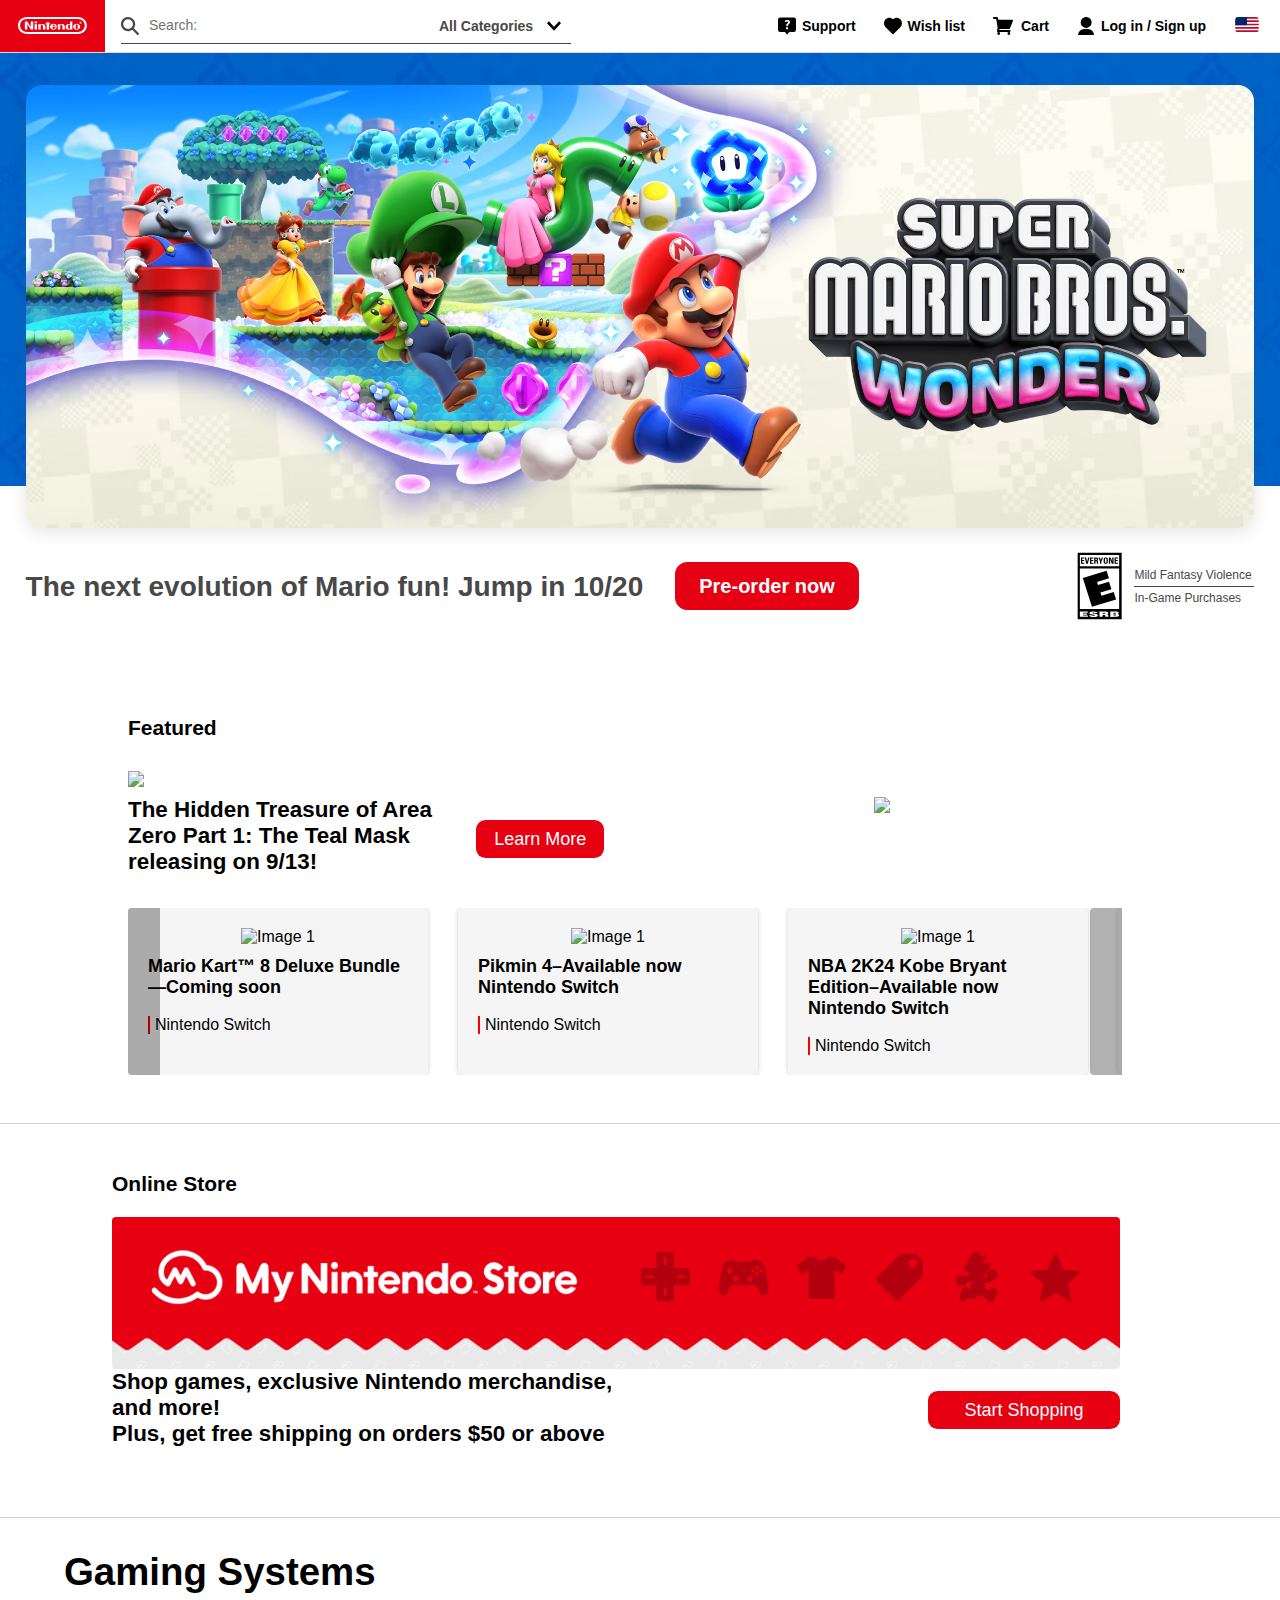
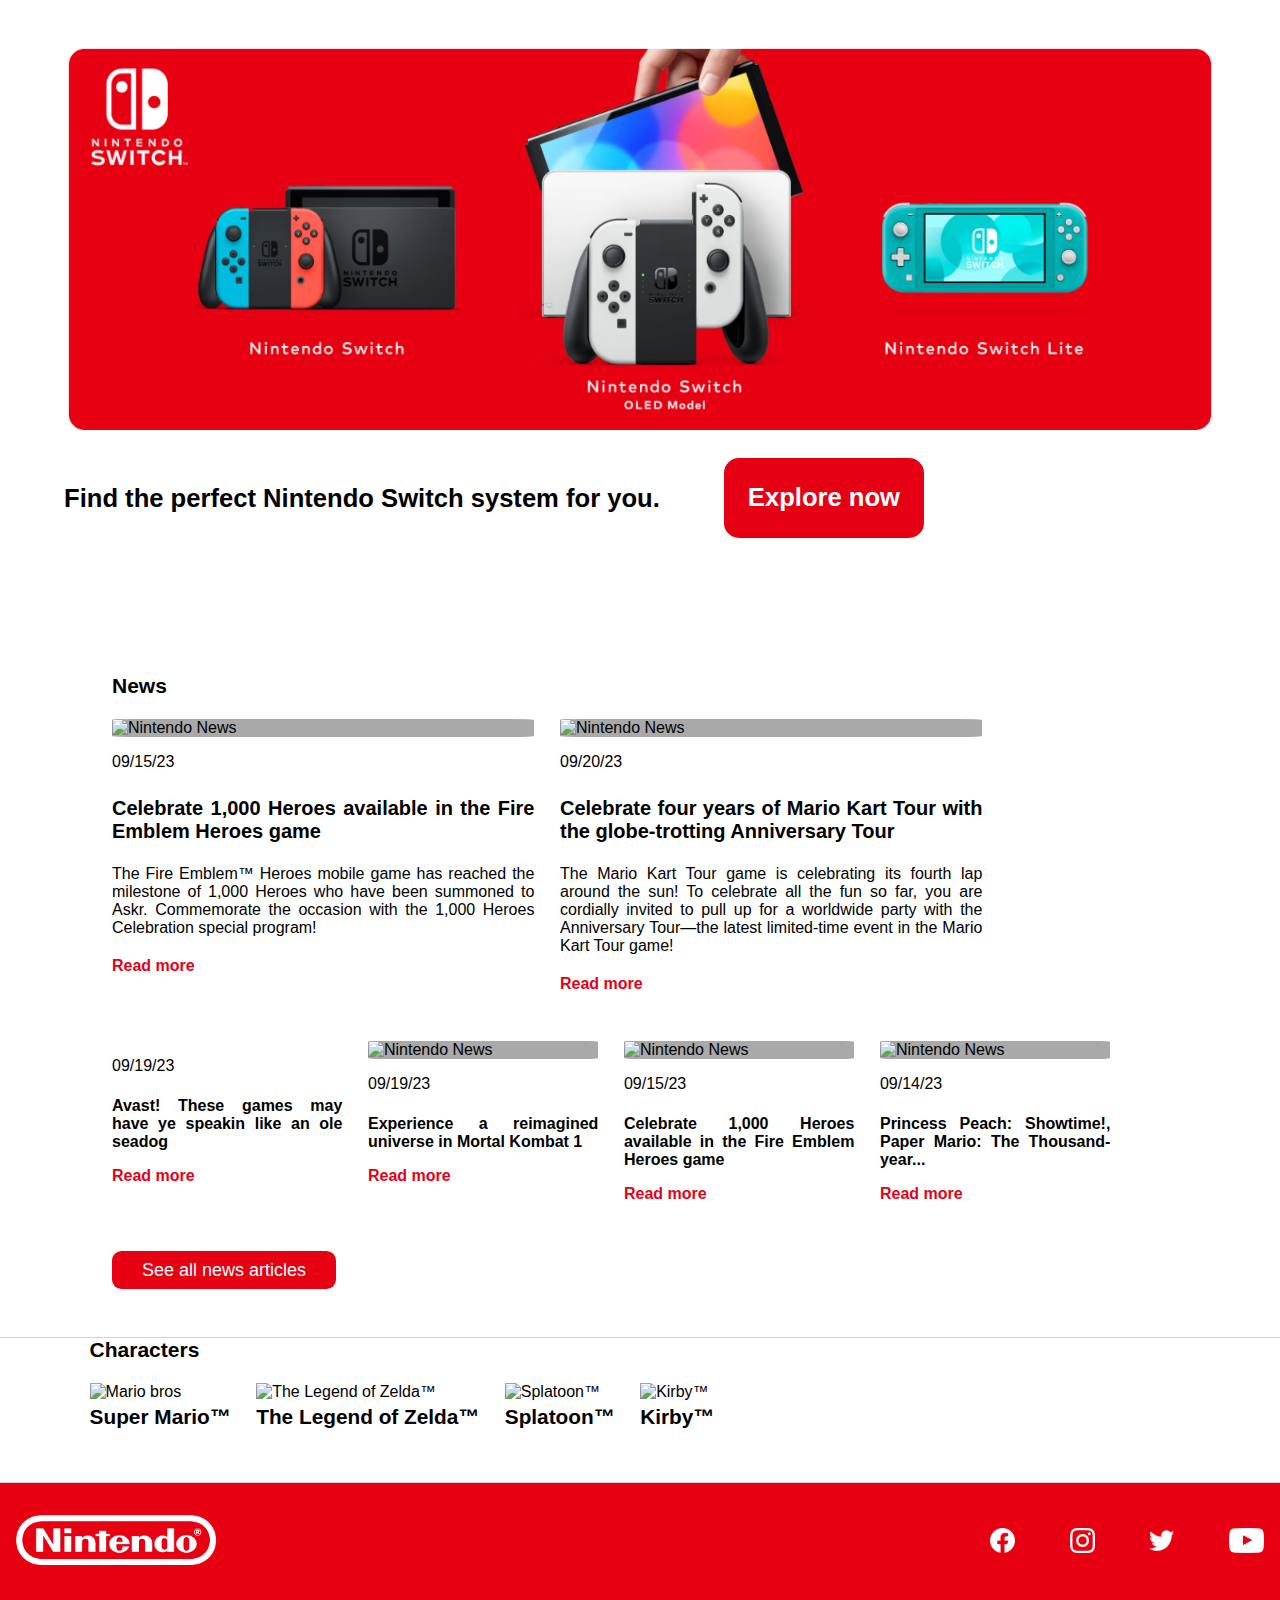
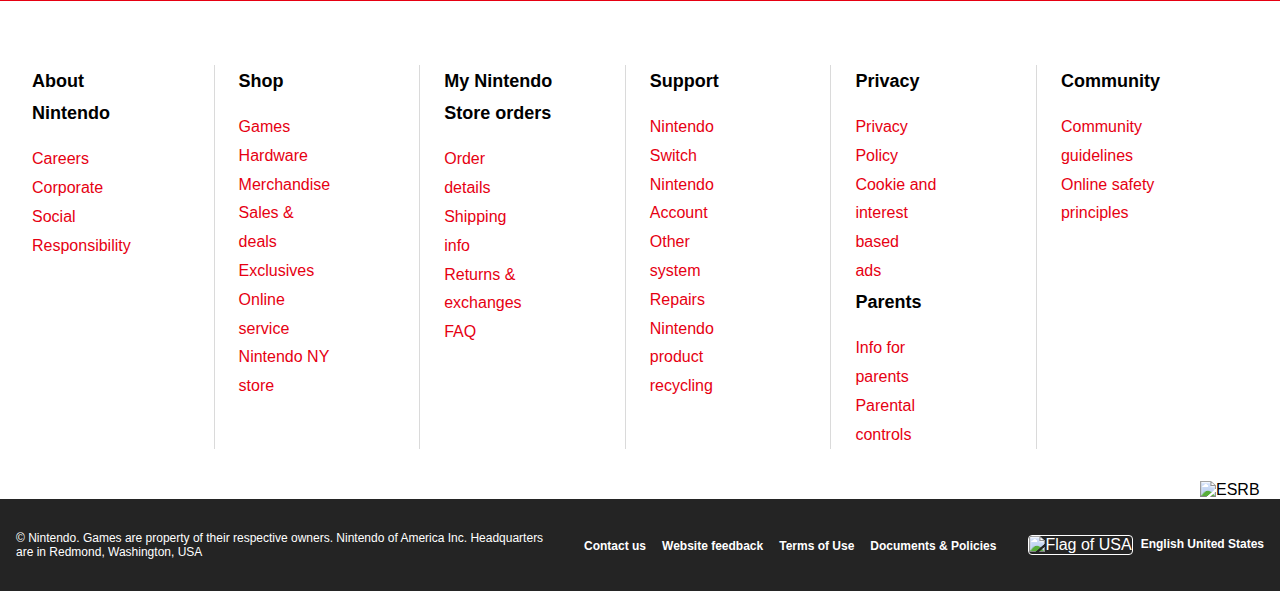
==== index.html @ ee4c6f43 "Changing button effect." ====
<!DOCTYPE html>
<html lang="en">
<head>
    <meta charset="UTF-8">
    <meta name="viewport" content="width=device-width, initial-scale=1.0">
    <link rel="stylesheet" href="styles/style-1.css">
    <link rel="stylesheet" href="styles/featured.css">
    <link rel="stylesheet" href="styles/navbar.css">
    <link rel="stylesheet" href="styles/mainbanner.css">
    <link rel="stylesheet" href="styles/alt-navbar.css">
    <link rel="stylesheet" href="styles/footer.css">
    <link rel="stylesheet" href="styles/socialmedia.css">
    <link rel="stylesheet" href="https://fonts.googleapis.com/css?family=Source-Code-Pro">
    <link rel="stylesheet" href="styles/news.css">
    <link rel="stylesheet" href="styles/bottomnav.css">
    <link rel="stylesheet" href="styles/characters.css">
    <link rel="stylesheet" href="styles/section5.css">
    <link rel="stylesheet" href="styles/online-store.css">
    <script src="https://kit.fontawesome.com/95a7ae64d9.js" crossorigin="anonymous"></script>
    <title>Nintendo</title>
</head>
<body>
    <div class="mobile-nav">
        <div class="mobile-logo">
            <svg viewBox="0 0 97 24" xmlns="http://www.w3.org/2000/svg" width="89" role="presentation" alt="" data-testid="NintendoRacetrackLogoIcon" size="89" color="currentColor"><path d="M17.945 14.157l-4.85-7.838H9.609V17.59h3.486V9.752l4.85 7.838h3.456V6.32h-3.486l.03 7.837zm27.554-4.04V8.993H43.68v-1.52h-3.395v1.52h-1.849v1.124h1.85v7.473h3.394v-7.473h1.82zM23.341 17.56h3.364v-7.474h-3.364v7.474zm0-8.932h3.395V6.319H23.34v2.309zm59.17.942c-2.728 0-4.941 1.883-4.941 4.192s2.213 4.193 4.94 4.193c2.729 0 4.942-1.884 4.942-4.193 0-2.309-2.213-4.192-4.941-4.192zm1.364 5.772c0 1.185-.698 1.67-1.364 1.67-.667 0-1.395-.485-1.395-1.67v-3.16c0-1.184.697-1.67 1.395-1.67.666 0 1.364.486 1.364 1.67v3.16zm-10.73-4.891c-.547-.304-1.123-.608-1.91-.669-2.426-.212-4.305 1.945-4.305 3.92 0 2.612 2 3.554 2.304 3.706 1.152.516 2.607.547 3.88-.274v.426h3.334V6.32h-3.334c.03 0 .03 2.4.03 4.13zm.03 3.342v1.336c0 1.155-.789 1.458-1.334 1.458-.546 0-1.334-.303-1.334-1.458v-2.673c0-1.155.788-1.458 1.334-1.458.515 0 1.333.303 1.333 1.458v1.337zM34.616 9.752c-1.122.03-2.031.516-2.698 1.124v-.79h-3.365v7.474h3.365v-4.922c0-.638.697-1.367 1.607-1.367.909 0 1.546.73 1.546 1.367v4.922h3.364v-4.071c0-2.947-2.546-3.798-3.82-3.737zm27.433 0a4.075 4.075 0 0 0-2.698 1.124v-.79h-3.365v7.474h3.365v-4.922c0-.638.697-1.367 1.606-1.367.91 0 1.546.73 1.546 1.367v4.922h3.365v-4.071c0-2.947-2.546-3.798-3.82-3.737zm-7.063 4.101c0-2.309-2.243-4.253-4.971-4.253-2.759 0-4.972 1.884-4.972 4.193 0 2.308 2.213 4.192 4.972 4.192 2.273 0 4.213-1.306 4.789-3.068H51.44v.455c0 1.367-.91 1.671-1.394 1.671-.515 0-1.425-.304-1.425-1.67v-1.55l6.366.03zm-6.123-2.643a1.391 1.391 0 0 1 1.182-.668c.455 0 .91.213 1.182.668.212.365.212.82.212 1.458H48.62c0-.637.03-1.063.243-1.458zm39.921-3.493c0-.365-.272-.547-.818-.547h-.758v1.914h.455v-.79h.242l.364.79h.515l-.424-.851c.273-.091.424-.273.424-.516zm-.879.273h-.242v-.547h.212c.273 0 .424.091.424.274 0 .212-.12.273-.394.273zm.03-1.58c-.94 0-1.727.79-1.727 1.732s.788 1.732 1.728 1.732 1.727-.79 1.727-1.732a1.73 1.73 0 0 0-1.727-1.732zm0 3.13a1.413 1.413 0 0 1-1.394-1.398c0-.76.637-1.398 1.395-1.398.757 0 1.394.638 1.394 1.398 0 .76-.637 1.397-1.394 1.397zM84.148 0H12.64C5.062-.03 0 5.438 0 11.97c0 6.53 5.062 11.939 12.67 11.939h71.508c7.608 0 12.67-5.408 12.67-11.94C96.818 5.44 91.726 0 84.148 0zm-.03 20.993H12.671c-6.033.03-9.7-4.041-9.7-9.023 0-4.983 3.698-8.993 9.7-9.023h71.446c6.002 0 9.7 4.04 9.7 9.023 0 4.982-3.668 9.023-9.7 9.023z" fill="currentColor"></path></svg>
        </div>
        <div class="mobile-flag">
            <a href="#">
                <picture class="mobile-flag-picture">
                    <source type="image/webp" srcset="assets/FlagUsaIconRegionSelect.webp">
                    <img class="mobile-flag-image" src="assets/FlagUsaIconRegionSelect.png" alt="Flag of USA" loading="lazy">
                </picture>
            </a>
        </div>
    </div>
    <nav class="nav-container">
        <header class="navbar">
            <div class="navbar-top"> <!-- empieza div 1 de header -->
                <a href="#" class="logo-container">
                    <span class="navbar-top-logo">Nintendo</span>
                    <div class="svg-container-one">
                        <svg viewBox="0 0 97 24" xmlns="http://www.w3.org/2000/svg" width="69" role="presentation" alt="" data-testid="NintendoRacetrackLogoIcon" size="69" color="currentColor"><path d="M17.945 14.157l-4.85-7.838H9.609V17.59h3.486V9.752l4.85 7.838h3.456V6.32h-3.486l.03 7.837zm27.554-4.04V8.993H43.68v-1.52h-3.395v1.52h-1.849v1.124h1.85v7.473h3.394v-7.473h1.82zM23.341 17.56h3.364v-7.474h-3.364v7.474zm0-8.932h3.395V6.319H23.34v2.309zm59.17.942c-2.728 0-4.941 1.883-4.941 4.192s2.213 4.193 4.94 4.193c2.729 0 4.942-1.884 4.942-4.193 0-2.309-2.213-4.192-4.941-4.192zm1.364 5.772c0 1.185-.698 1.67-1.364 1.67-.667 0-1.395-.485-1.395-1.67v-3.16c0-1.184.697-1.67 1.395-1.67.666 0 1.364.486 1.364 1.67v3.16zm-10.73-4.891c-.547-.304-1.123-.608-1.91-.669-2.426-.212-4.305 1.945-4.305 3.92 0 2.612 2 3.554 2.304 3.706 1.152.516 2.607.547 3.88-.274v.426h3.334V6.32h-3.334c.03 0 .03 2.4.03 4.13zm.03 3.342v1.336c0 1.155-.789 1.458-1.334 1.458-.546 0-1.334-.303-1.334-1.458v-2.673c0-1.155.788-1.458 1.334-1.458.515 0 1.333.303 1.333 1.458v1.337zM34.616 9.752c-1.122.03-2.031.516-2.698 1.124v-.79h-3.365v7.474h3.365v-4.922c0-.638.697-1.367 1.607-1.367.909 0 1.546.73 1.546 1.367v4.922h3.364v-4.071c0-2.947-2.546-3.798-3.82-3.737zm27.433 0a4.075 4.075 0 0 0-2.698 1.124v-.79h-3.365v7.474h3.365v-4.922c0-.638.697-1.367 1.606-1.367.91 0 1.546.73 1.546 1.367v4.922h3.365v-4.071c0-2.947-2.546-3.798-3.82-3.737zm-7.063 4.101c0-2.309-2.243-4.253-4.971-4.253-2.759 0-4.972 1.884-4.972 4.193 0 2.308 2.213 4.192 4.972 4.192 2.273 0 4.213-1.306 4.789-3.068H51.44v.455c0 1.367-.91 1.671-1.394 1.671-.515 0-1.425-.304-1.425-1.67v-1.55l6.366.03zm-6.123-2.643a1.391 1.391 0 0 1 1.182-.668c.455 0 .91.213 1.182.668.212.365.212.82.212 1.458H48.62c0-.637.03-1.063.243-1.458zm39.921-3.493c0-.365-.272-.547-.818-.547h-.758v1.914h.455v-.79h.242l.364.79h.515l-.424-.851c.273-.091.424-.273.424-.516zm-.879.273h-.242v-.547h.212c.273 0 .424.091.424.274 0 .212-.12.273-.394.273zm.03-1.58c-.94 0-1.727.79-1.727 1.732s.788 1.732 1.728 1.732 1.727-.79 1.727-1.732a1.73 1.73 0 0 0-1.727-1.732zm0 3.13a1.413 1.413 0 0 1-1.394-1.398c0-.76.637-1.398 1.395-1.398.757 0 1.394.638 1.394 1.398 0 .76-.637 1.397-1.394 1.397zM84.148 0H12.64C5.062-.03 0 5.438 0 11.97c0 6.53 5.062 11.939 12.67 11.939h71.508c7.608 0 12.67-5.408 12.67-11.94C96.818 5.44 91.726 0 84.148 0zm-.03 20.993H12.671c-6.033.03-9.7-4.041-9.7-9.023 0-4.983 3.698-8.993 9.7-9.023h71.446c6.002 0 9.7 4.04 9.7 9.023 0 4.982-3.668 9.023-9.7 9.023z" fill="currentColor"></path></svg>
                    </div>
                </a>
                <div class="navbar-top-form-container">
                    <form class="navbar-top-form-container" method="get" autocomplete="off" data-testid="form">
                        <span class="navbar-top-form-button-container">
                            <button class="button-svg">
                                <svg data-name="Magnifying glass" xmlns="http://www.w3.org/2000/svg" viewBox="0 0 32 32" class="button-svg-svg" width="18" role="presentation" alt="" data-testid="MagnifyingGlassIcon" size="18" color="currentColor"><path d="M31.564 28.745l-8.73-8.73a12.66 12.66 0 1 0-2.804 2.834l8.715 8.715a1.5 1.5 0 0 0 2.114 0l.705-.705a1.5 1.5 0 0 0 0-2.114zm-18.966-7.433A8.611 8.611 0 1 1 21.21 12.7a8.62 8.62 0 0 1-8.612 8.612z" fill="currentColor"></path></svg>
                                <span>Search:</span>
                            </button>
                        </span>
                        <div class="search-container search-container-style">
                            <span id="react-select-live-region" class="empty"></span>
                            <span aria-live="polite" aria-atomic="false" aria-relevant="additions text" class="empty"></span>
                            <div class="categories-arrow categories-arrow-style">
                                <div class="categories-column categories-column-style">
                                    <div class="categories-text categories-text-style">All Categories</div>
                                    <input id="react-select-input" tabindex="0" inputmode="none" value="" aria-autocomplete="list" aria-expanded="false" aria-haspopup="true" aria-label="All categories" role="combobox" aria-readonly="true" class="all-categories-arrow-input">
                                </div>
                                <div class="arrow">
                                    <svg xmlns="http://www.w3.org/2000/svg" viewBox="0 0 32 32" class="" width="14" role="presentation" alt="" data-testid="ChevronDownIcon" size="14" color="currentColor"><path fill-rule="evenodd" clip-rule="evenodd" fill="currentColor" d="M27.7 5.3L32 9.8 16 26.7 0 9.8l4.3-4.5L16 17.7z"></path></svg>
                                </div>
                            </div>
                        </div>
                    </form>
                </div>
                <div class="invisible">
                    <div class="invisible-inside-one" role="dialog" aria-modal="true" >
                        <div class="invisible-inside-inside-one">
                            <div class="one-div-svg">
                                <svg viewBox="0 0 97 24" xmlns="http://www.w3.org/2000/svg" width="69" role="presentation" alt="" data-testid="NintendoRacetrackLogoIcon" size="69" color="currentColor"><path d="M17.945 14.157l-4.85-7.838H9.609V17.59h3.486V9.752l4.85 7.838h3.456V6.32h-3.486l.03 7.837zm27.554-4.04V8.993H43.68v-1.52h-3.395v1.52h-1.849v1.124h1.85v7.473h3.394v-7.473h1.82zM23.341 17.56h3.364v-7.474h-3.364v7.474zm0-8.932h3.395V6.319H23.34v2.309zm59.17.942c-2.728 0-4.941 1.883-4.941 4.192s2.213 4.193 4.94 4.193c2.729 0 4.942-1.884 4.942-4.193 0-2.309-2.213-4.192-4.941-4.192zm1.364 5.772c0 1.185-.698 1.67-1.364 1.67-.667 0-1.395-.485-1.395-1.67v-3.16c0-1.184.697-1.67 1.395-1.67.666 0 1.364.486 1.364 1.67v3.16zm-10.73-4.891c-.547-.304-1.123-.608-1.91-.669-2.426-.212-4.305 1.945-4.305 3.92 0 2.612 2 3.554 2.304 3.706 1.152.516 2.607.547 3.88-.274v.426h3.334V6.32h-3.334c.03 0 .03 2.4.03 4.13zm.03 3.342v1.336c0 1.155-.789 1.458-1.334 1.458-.546 0-1.334-.303-1.334-1.458v-2.673c0-1.155.788-1.458 1.334-1.458.515 0 1.333.303 1.333 1.458v1.337zM34.616 9.752c-1.122.03-2.031.516-2.698 1.124v-.79h-3.365v7.474h3.365v-4.922c0-.638.697-1.367 1.607-1.367.909 0 1.546.73 1.546 1.367v4.922h3.364v-4.071c0-2.947-2.546-3.798-3.82-3.737zm27.433 0a4.075 4.075 0 0 0-2.698 1.124v-.79h-3.365v7.474h3.365v-4.922c0-.638.697-1.367 1.606-1.367.91 0 1.546.73 1.546 1.367v4.922h3.365v-4.071c0-2.947-2.546-3.798-3.82-3.737zm-7.063 4.101c0-2.309-2.243-4.253-4.971-4.253-2.759 0-4.972 1.884-4.972 4.193 0 2.308 2.213 4.192 4.972 4.192 2.273 0 4.213-1.306 4.789-3.068H51.44v.455c0 1.367-.91 1.671-1.394 1.671-.515 0-1.425-.304-1.425-1.67v-1.55l6.366.03zm-6.123-2.643a1.391 1.391 0 0 1 1.182-.668c.455 0 .91.213 1.182.668.212.365.212.82.212 1.458H48.62c0-.637.03-1.063.243-1.458zm39.921-3.493c0-.365-.272-.547-.818-.547h-.758v1.914h.455v-.79h.242l.364.79h.515l-.424-.851c.273-.091.424-.273.424-.516zm-.879.273h-.242v-.547h.212c.273 0 .424.091.424.274 0 .212-.12.273-.394.273zm.03-1.58c-.94 0-1.727.79-1.727 1.732s.788 1.732 1.728 1.732 1.727-.79 1.727-1.732a1.73 1.73 0 0 0-1.727-1.732zm0 3.13a1.413 1.413 0 0 1-1.394-1.398c0-.76.637-1.398 1.395-1.398.757 0 1.394.638 1.394 1.398 0 .76-.637 1.397-1.394 1.397zM84.148 0H12.64C5.062-.03 0 5.438 0 11.97c0 6.53 5.062 11.939 12.67 11.939h71.508c7.608 0 12.67-5.408 12.67-11.94C96.818 5.44 91.726 0 84.148 0zm-.03 20.993H12.671c-6.033.03-9.7-4.041-9.7-9.023 0-4.983 3.698-8.993 9.7-9.023h71.446c6.002 0 9.7 4.04 9.7 9.023 0 4.982-3.668 9.023-9.7 9.023z" fill="currentColor"></path></svg>
                            </div>
                            <form class="invisible-form-one invisible-form-two" action="/search" method="get" autocomplete="off" data-testid="form">
                                <div class="inside-form-container">
                                    <svg data-name="Magnifying glass" xmlns="http://www.w3.org/2000/svg" viewBox="0 0 32 32" class="magnify-svg" width="18" role="presentation" alt="" data-testid="MagnifyingGlassIcon" size="18" color="currentColor"><path d="M31.564 28.745l-8.73-8.73a12.66 12.66 0 1 0-2.804 2.834l8.715 8.715a1.5 1.5 0 0 0 2.114 0l.705-.705a1.5 1.5 0 0 0 0-2.114zm-18.966-7.433A8.611 8.611 0 1 1 21.21 12.7a8.62 8.62 0 0 1-8.612 8.612z" fill="currentColor"></path></svg>
                                    <div class="autocomplete-container">
                                        <input class="autocomplete-one autocomplete-two" placeholder="Search games, hardware, news, etc" name="q" type="text" aria-label="Search games, hardware, news, etc" autocomplete="off" autocapitalize="off" autocorrect="off" maxlength="100" value="">
                                    </div>
                                </div>
                                <input type="hidden" name="cat" value="all">
                                <input type="submit" class="invisible-button">
                                <div class="all-categories-container all-categories-container-style">
                                    <span id="react-select-5-live-region" class="empty"></span>
                                    <span aria-live="polite" aria-atomic="false" aria-relevant="additions text" class="empty"></span>
                                    <div class="categories-arrow categories-arrow-style">
                                        <div class="categories-column categories-column-style">
                                            <div class="categories-text categories-text-style">All categories</div>
                                            <input id="react-select-input" tabindex="0" inputmode="none" aria-autocomplete="list" aria-expanded="false" aria-haspopup="true" aria-label="All categories" role="combobox" aria-readonly="true" class="all-categories-arrow-input" value="">
                                        </div>
                                        <div class="arrow">
                                            <svg xmlns="http://www.w3.org/2000/svg" viewBox="0 0 32 32" class="SearchBarSelectstyles__DropdownIndicatorReplacement-sc-190tvj8-4 hqTyJw" width="14" role="presentation" alt="" data-testid="ChevronDownIcon" size="14" color="currentColor"><path fill-rule="evenodd" clip-rule="evenodd" fill="currentColor" d="M27.7 5.3L32 9.8 16 26.7 0 9.8l4.3-4.5L16 17.7z"></path></svg>
                                        </div>
                                    </div>
                                </div>
                            </form>
                            <button aria-label="Close" class="button-nav">
                                <svg viewBox="0 0 32 32" xmlns="http://www.w3.org/2000/svg" width="24" role="presentation" alt="" data-testid="CloseCircleIcon" size="24" color="currentColor"><path d="M16 0c8.837 0 16 7.163 16 16s-7.163 16-16 16S0 24.837 0 16 7.163 0 16 0zm5.735 8L16 13.735 10.265 8 8 10.265 13.735 16 8 21.735 10.265 24 16 18.265 21.735 24 24 21.735 18.265 16 24 10.265 21.735 8z" fill="currentColor" fill-rule="evenodd"></path></svg>
                            </button>
                        </div>
                        <div class="invisible-inside-inside-two">
                            <div class="flyover-results">
                                <div>
                                    <h2 class="flyover-title-one flyover-title-two flyover-title-three">Trending topics</h2>
                                    <div class="flyover-results-trending">
                                        <!-- Aquí dentro faltan los a (enlaces) -->
                                    </div>
                                </div>
                                <h2 class="flyover-title-one flyover-title-two flyover-title-three"></h2>
                            </div>
                        </div>
                    </div>
                    <div data-testid="flyover-overlay" tabindex="-1" aria-hidden="true" class="invisible-inside-two"></div>
                </div>
            </div> 

            <div class="menu-container menu-container-style"> <!-- empieza div 2 de header -->
                <a href="#" class="link-style-one link-style-two">
                    <span type="secondary" class="link-icon">
                        <svg xmlns="http://www.w3.org/2000/svg" viewBox="0 0 32 32" width="18" role="presentation" alt="" data-testid="SupportIcon" size="18" color="currentColor"><path d="M28.126.862H3.876A3.904 3.904 0 0 0 0 4.757v17.838a3.905 3.905 0 0 0 3.875 3.896h8.375c.125 0 .125 0 .125.125l3.626 4.397a.122.122 0 0 0 .125.125c.125 0 .125 0 .25-.125L20 26.616a.122.122 0 0 1 .124-.125h8.001A3.904 3.904 0 0 0 32 22.595V4.757A3.903 3.903 0 0 0 28.126.862zM17.954 20.91a2.018 2.018 0 0 1-.438.64 2.062 2.062 0 0 1-1.446.58 2.092 2.092 0 0 1-.802-.154 1.944 1.944 0 0 1-.652-.43 1.98 1.98 0 0 1-.427-.642 2.119 2.119 0 0 1-.001-1.59 1.97 1.97 0 0 1 .43-.65 2.055 2.055 0 0 1 .643-.432 2.078 2.078 0 0 1 1.613 0 2.152 2.152 0 0 1 .64.428l.002.001a2.045 2.045 0 0 1 .438 2.25zm2.964-10.055a4.505 4.505 0 0 1-.662 1.159 5.04 5.04 0 0 1-.861.844l-.822.622a6.01 6.01 0 0 0-.626.538.766.766 0 0 0-.231.426l-.303 1.923h-2.517l-.222-2.13a1.824 1.824 0 0 1 .193-1.127 3.152 3.152 0 0 1 .648-.812 7.965 7.965 0 0 1 .838-.658 6.94 6.94 0 0 0 .782-.626 3.116 3.116 0 0 0 .574-.716 1.726 1.726 0 0 0 .208-.873 1.287 1.287 0 0 0-.112-.55 1.213 1.213 0 0 0-.318-.414 1.482 1.482 0 0 0-.506-.275 2.946 2.946 0 0 0-1.628.018 3.595 3.595 0 0 0-.666.277 8.824 8.824 0 0 0-.49.294.966.966 0 0 1-1.483-.33l-.872-1.378.24-.212a8 8 0 0 1 .86-.657 6.234 6.234 0 0 1 1.023-.55 6.4 6.4 0 0 1 1.192-.37 6.63 6.63 0 0 1 3.248.15 4.301 4.301 0 0 1 1.475.826 3.736 3.736 0 0 1 .966 1.314 4.161 4.161 0 0 1 .34 1.703 4.304 4.304 0 0 1-.268 1.584z" fill="currentColor" fill-rule="evenodd"></path></svg>
                    </span>
                    <span type="secondary" class="link-text">Support</span>
                </a>
                <a href="#" class="link-style-one link-style-two">
                    <span type="secondary" class="link-icon">
                        <svg xmlns="http://www.w3.org/2000/svg" viewBox="0 0 32 32" width="18" role="presentation" alt="" data-testid="HeartIcon" size="18" color="currentColor"><path d="M22.3 1.3c-2.3 0-4.5 1-6.3 2.8-1.7-1.8-3.9-2.8-6.3-2.8C4.4 1.3 0 5.7 0 11.2c0 2.6 1.2 5.1 3.3 7.3L15 30.2c.3.3.6.4 1 .4.3 0 .7-.1 1-.4l11.6-11.6c1.5-1.8 3.3-4.3 3.3-7.5.1-5.4-4.3-9.8-9.6-9.8z" fill-rule="evenodd" clip-rule="evenodd" fill="currentColor"></path></svg>
                    </span>
                    <span type="secondary" class="link-text">Wish list</span>
                </a>
                <a href="#" class="link-style-one link-style-two">
                    <div class="cart-container">
                        <div class="cart-container-inside">
                            <svg data-name="Shopping cart" xmlns="http://www.w3.org/2000/svg" viewBox="0 0 32 32" width="20" role="presentation" alt="" data-testid="ShoppingCartIcon" size="20" color="currentColor"><path fill="currentColor" d="M23.12 28.073a2.248 2.248 0 1 0 2.25-2.326h-.005a2.288 2.288 0 0 0-2.245 2.326zm2.397-7.29a1.728 1.728 0 0 0 1.498-.982l4.844-11.686a1.544 1.544 0 0 0-.15-1.551 1.593 1.593 0 0 0-1.349-.673H8.44l-.55-2.895A1.494 1.494 0 0 0 6.393 1.6H1.598A1.606 1.606 0 0 0 0 3.255a1.548 1.548 0 0 0 1.598 1.654h3.496L7.49 18.973l-1.098 4.706a1.67 1.67 0 0 0 .25 1.395 1.529 1.529 0 0 0 1.198.673h18.675a1.656 1.656 0 0 0 0-3.31H9.937l.4-1.654zm-18.726 7.29a2.248 2.248 0 1 0 2.25-2.326h-.005a2.288 2.288 0 0 0-2.245 2.326z"></path></svg>
                        </div>
                    </div>
                    <span type="secondary" class="link-text">Cart</span>
                </a>
                <button class="avatar-login-style avatar-login">
                    <span type="secondary" class="link-icon">
                        <svg xmlns="http://www.w3.org/2000/svg" viewBox="0 0 32 32" width="18" role="presentation" alt="" data-testid="UserIcon" size="18" color="currentColor"><path d="M16.22 19.41A9.71 9.71 0 1 1 26 9.7a9.74 9.74 0 0 1-9.8 9.71M1.84 32a10.88 10.88 0 0 1 10.94-10.74h6.57A10.88 10.88 0 0 1 30.29 32H1.84" fill="currentColor"></path></svg>
                    </span>
                    <span type="secondary" class="link-text">Log in / Sign up</span>
                </button>
                <a href="#" class="flag-link">
                    <span class="flag-container">
                        <picture>
                            <source type="image/webp" srcset="assets/FlagUsaIconRegionSelect.webp">
                            <img src="assets/FlagUsaIconRegionSelect.png" alt="Flag of USA" loading="lazy">
                        </picture>
                    </span>
                </a>
            </div> 
        </header>
    </nav>
    <nav class="alt-navbar-container">
    <div class="alt-navbar">
        <div class="sec-icon"><h2><a href="#"><i class="fa-solid fa-bars" ></i></a></h2></div>
        <div class="sec-icon"><h2><a href="#"><i class="fa-solid fa-heart" ></i></a></h2></div>
        <div class="main-icon"><h2><a href="#"><i class="fa-solid fa-magnifying-glass"></i></a></h2></div>
        <div class="sec-icon"><h2><a href="#"><i class="fa-solid fa-cart-shopping" ></i></a></h2></div>
        <div class="sec-icon"><h2><a href="#"><i class="fa-solid fa-user" ></i></a></h2></div>
    </div>
    </nav>
    <section class="mainbanner-container">
        <div class="main-banner-background"></div>
        <div class="main-banner">
            <a aria-label="The next evolution of Mario fun! Jump in 10/20" href="#">
                <div class="mainbanner-picture-container">
                    <picture data-testid="hero-picture" class="pic">
                        <source media="(min-width: 1440px)" srcset="assets/3600x1300_SMBWonder.avif" width="1440" height="542">
                        <source media="(min-width: 1280px)" srcset="assets/3600x1300_SMBWonder.avif" width="1280" height="469">
                        <source media="(min-width: 1025px)" srcset="assets/3600x1300_SMBWonder.avif" width="1025" height="397">
                        <source media="(min-width: 926px)" srcset="assets/2200x2000_SMBW.avif" width="926px" height="909">
                        <source media="(min-width: 844px)" srcset="assets/2200x2000_SMBW.avif" width="844px" height="818">
                        <source media="(min-width: 768px)" srcset="assets/2200x2000_SMBW.avif" width="768px" height="727">
                        <source media="(min-width: 610px)" srcset="assets/2200x2000_SMBW.avif" width="610px" height="636">
                        <source media="(min-width: 516px)" srcset="assets/2200x2000_SMBW.avif" width="926px" height="545">
                        <source media="(min-width: 416px)" srcset="assets/2200x2000_SMBW.avif" width="416px" height="455">
                        <source media="(min-width: 316px)" srcset="assets/2200x2000_SMBW.avif" width="316px" height="364">
                        <img src="assets/2200x2000_SMBW.avif" alt="Banner_MarioBross" class="mario_image" fetchpriority="high" loading="auto">
                    </picture>
                </div>
            </a>
        </div>

        <div class="mainbanner-description-container">
            <div class="mainbanner-description">
                <div class="desription-container">
                    <h2 class="h2-style-one h2-style-two">The next evolution of Mario fun! Jump in 10/20</h2>
                    <a href="#" class="preorder-button-a">
                        <span class="preorder-button scale-increase"></span>
                        <span class="preorder">Pre-order now</span>
                    </a>
                    <a href="#" class="everyone-one everyone-two">
                        <div class="everyone-container">
                            <svg xmlns="http://www.w3.org/2000/svg" viewBox="0 0 39.68 59.53" width="40" height="60" role="img" title="Everyone"><defs><style>.cls-1{fill:#fff}</style></defs><g data-name="Layer 2"><g data-name="Layer 1"><path class="cls-1" d="M39.69 0H0v59.53h39.69V0z"></path><path d="M39.11.64v58.25H.58V.64h38.53"></path><path class="cls-1" d="M2.52 2.71H36.9v9.66H2.52zM2.5 14.47h34.4v35.51H2.5zm.01 42.32v-4.71h6.9v1.1H5.28v.67h3.5v1.1h-3.5v.74h4.29v1.1H2.51zm12.93-3.34a.52.52 0 00-.4-.32 2.53 2.53 0 00-.72-.09c-.61 0-.88.1-.88.28 0 .69 4.87.26 4.87 2 0 1.09-1.64 1.63-4 1.63s-3.7-.73-3.75-1.58h2.65a.69.69 0 00.46.37 2.52 2.52 0 00.79.12c.69 0 1.16-.12 1.16-.35 0-.71-4.88-.22-4.88-2 0-1 1.56-1.5 3.67-1.5 2.35 0 3.43.66 3.63 1.49zm7.02.67h1.09c.86 0 1.32-.12 1.32-.45s-.47-.49-1.11-.49h-1.3zm0 1v1.64h-2.77v-4.68h4c2.82 0 3.75.43 3.75 1.34 0 .55-.44 1-1.43 1.16.9.18 1.44.29 1.44 1.24 0 .61 0 .83.29.83v.14h-2.81a1.83 1.83 0 01-.14-.82c0-.62-.19-.82-1.48-.82zm9.45-1.94V54h1.16c.55 0 1-.14 1-.41s-.54-.38-1.13-.38zm0 1.64v.87h1.21c.69 0 1.21-.08 1.21-.43s-.65-.44-1.53-.44zm-2.77 2v-4.74h4c1.9 0 3.42.25 3.42 1.18 0 .49-.57.84-1.1 1 .91.13 1.4.57 1.4 1.08 0 1.05-1.44 1.42-3.64 1.42z"></path><path d="M5.07 22.68l20.82-6.22 2.08 6.6-10.42 3.11.85 2.7 9.63-2.88 2.09 6.6-9.63 2.87.9 2.84 10.77-3.22 2.08 6.59-21.15 6.32-8.02-25.31m-1.6-12.41V4.8h2.95v.85H4.6V7h1.68v.84H4.6v1.6h1.88v.84zM6.78 4.8H8l.83 4 .94-4h1.12l-1.45 5.47H8.11zm4.6 5.47V4.8h2.95v.85h-1.82V7h1.68v.84h-1.68v1.6h1.88v.84zm4.85 0H15.1V4.8h2.09a1.16 1.16 0 01.92.37 1.5 1.5 0 01.34 1.07 1.64 1.64 0 01-.22.88 1.09 1.09 0 01-.78.46h.26a.87.87 0 01.32.13.89.89 0 01.28.32 1.17 1.17 0 01.12.58v.85c0 .17 0 .32.05.46a1 1 0 00.06.29h-1.09a1.31 1.31 0 01-.11-.52v-.94a.89.89 0 00-.08-.38.47.47 0 00-.26-.26.92.92 0 00-.49-.1h-.29zm0-3.1h.5a.51.51 0 00.27-.08.47.47 0 00.18-.19.8.8 0 00.09-.26 1.41 1.41 0 000-.28.8.8 0 00-.15-.55.57.57 0 00-.43-.16h-.5zm3.94 1.21L18.75 4.8H20l.81 2.31.86-2.31h1.15L21.3 8.38v1.89h-1.13zm4.98 1.98a2.06 2.06 0 01-1.08-.23 1.42 1.42 0 01-.55-.64 2.38 2.38 0 01-.2-.91v-2a2.38 2.38 0 01.2-.91 1.39 1.39 0 01.55-.67 2.55 2.55 0 012.16 0 1.39 1.39 0 01.55.63 2.59 2.59 0 01.2.91v2a2.59 2.59 0 01-.2.91 1.42 1.42 0 01-.55.64 2.06 2.06 0 01-1.08.27zm0-.81a.56.56 0 00.38-.12.79.79 0 00.22-.36 3 3 0 00.1-.63V6.63a3 3 0 00-.1-.62.79.79 0 00-.22-.36.66.66 0 00-.76 0 .72.72 0 00-.22.36 3 3 0 00-.1.62v1.81a3 3 0 00.1.63.72.72 0 00.22.36.56.56 0 00.38.12zm2.77.72V4.8h1.53l1.43 3.79V4.8H32v5.47h-1.53l-1.47-4v4zm4.99 0V4.8h3v.85H34V7h1.67v.84H34v1.6h1.88v.84z"></path></g></g></svg>
                            <!-- FALTA LO DE DENTRO DEL SVG -->
                            <div class="everyone-description-container">
                                <div class="everyone-description">Mild Fantasy Violence</div>
                                <div class="everyone-description">In-Game Purchases</div>
                            </div>
                        </div>
                    </a>
                </div>
            </div>
        </div>
    </section>
    <section class="featured">
        <h2 class="header2" id="header2-s3">Featured</h2>
        <img class="img-section3" id="img-s3"
            src="https://assets.nintendo.com/image/upload/f_auto/q_auto/dpr_2.0/c_scale,w_1200/ncom/en_US/merchandising/secondary-centerstage/2023/PSPV%20The%20Hidden%20Treasure%20of%20Area%20Zero/3580x1080_PSPV-DLC">
        <h3 class="header3" id="header3-s3">The Hidden Treasure of Area Zero Part 1: The Teal Mask releasing on 9/13!
        </h3>
        <input type="button" class="btn scale-increase-2" value="Learn More" id="btn-s3">
        <a href="https://www.esrb.org/ratings-guide/"><img class="img-esrb" id="esrb-s3"
                src="/assets/img/esrb-s3.png"></a>
        <div class="carousel-container">
            <div class="carousel">
                <div class="card">
                    <img src="https://assets.nintendo.com/image/upload/f_auto/q_auto/c_fill,w_600/dpr_2.0/ncom/en_US/retail-offers/2023/MK8D-bundle/2250x1266_retail-offers_MK8D-Bundle"
                        alt="Image 1">
                    <h3>Mario Kart™ 8 Deluxe Bundle—Coming soon</h3>
                    <div class="quote">Nintendo Switch</div>
                </div>
                <div class="card">
                    <img src="https://assets.nintendo.com/image/upload/ar_16:9,c_lpad,w_1196/b_white/f_auto/q_auto/ncom/software/switch/70010000005308/cf3ddc441a4d89c4edbfc475d2084e046e56bf90fc660b77455bb808d3a0467a"
                        alt="Image 1">
                    <h3> Pikmin 4–Available now Nintendo Switch</h3>
                    <div class="quote">Nintendo Switch</div>
                </div>
                <div class="card">
                    <img src="https://assets.nintendo.com/image/upload/ar_16:9,c_lpad,w_1065/b_white/f_auto/q_auto/ncom/software/switch/70010000063810/3c3dbf6706064dd82bd56a288f0f771d91e19f5a03444c181a813a74c341487b"
                        alt="Image 1">
                    <h3>
                        NBA 2K24 Kobe Bryant Edition–Available now
                        Nintendo Switch</h3>
                    <div class="quote">Nintendo Switch</div>
                </div>
                <div class="card">
                    <img src="https://assets.nintendo.com/image/upload/ar_16:9,c_lpad,w_1065/b_white/f_auto/q_auto/ncom/software/switch/70010000054980/dc408584b530bf0759e948946eabc9224903e09d3471cd8de61f3a421953928d"
                        alt="Image 1">
                    <h3>
                        Fae Farm—Available now
                        Nintendo Switch</h3>
                    <div class="quote">Nintendo Switch</div>
                </div>
                <div class="card">
                    <img src="https://assets.nintendo.com/image/upload/ar_16:9,c_lpad,w_1065/b_white/f_auto/q_auto/ncom/My%20Nintendo%20Store/EN-US/Hardware/nintendo-switch-oled-model-mario-red-edition-112872/112872-nintendo-switch-oled-model-mario-red-edition-package-1200x675"
                        alt="Image 1">
                    <h3>
                        Releasing 10/6/23—Pre-purchase now</h3>
                </div>
                <div class="card">
                    <img src="https://assets.nintendo.com/image/upload/w_1840,f_auto,q_auto/v1681238674/Microsites/zelda-tears-of-the-kingdom/videos/posters/totk_microsite_officialtrailer3_1304xj47am"
                        alt="Image 1">
                    <h3>
                        Tears of the Kingdom—Available now</h3>
                    <div class="quote">Nintendo Switch</div>
                </div>
                <div class="card">
                    <img src="https://assets.nintendo.com/image/upload/ar_16:9,c_lpad,w_1065/b_white/f_auto/q_auto/ncom/software/switch/70010000068683/fe4afe940b0e707798332e86f0af56cdbde48da59dc37cdfb8d59febb88ac72a"
                        alt="Image 1">
                    <h3>
                        Super Mario RPG—Pre-order now</h3>
                    <div class="quote">Nintendo Switch</div>
                </div>
                <div class="card">
                    <img src="https://assets.nintendo.com/image/upload/ar_16:9,c_lpad,w_1065/b_white/f_auto/q_auto/ncom/software/switch/70010000068693/c4b5a71815eb1817733a82d6228a624751f8f4a3fbc6c3a4f69f81be1e114454"
                        alt="Image 1">
                    <h3>
                        Detective Pikachu Returns—Pre-order now</h3>
                    <div class="quote">Nintendo Switch</div>
                </div>
                <div class="card">
                    <img src="https://assets.nintendo.com/image/upload/ar_16:9,c_lpad,w_1065/b_white/f_auto/q_auto/ncom/software/switch/70010000068678/5b072b55e8a6993071b4cde9f74d9cf7aeac0b52141177efed6c8ce9b580a435"
                        alt="Image 1">
                    <h3>
                        WarioWare: Move It!—Pre-order now
                    </h3>
                    <div class="quote">Nintendo Switch</div>
                </div>
                <div class="card">
                    <img src="https://assets.nintendo.com/image/upload/ar_16:9,c_lpad,w_1065/b_white/f_auto/q_auto/ncom/software/switch/70010000000457/d817e8f61be9883bf788d97f6a4b5b1b8e3985b5548cedd74c51aa630b0cfc3d"
                        alt="Image 1">
                    <h3>
                        Rocket League: Season 12—Free download
                    </h3>
                    <div class="quote">Nintendo Switch</div>
                </div>
                <div class="card">
                    <img src="https://assets.nintendo.com/image/upload/ar_16:9,c_lpad,w_1065/b_white/f_auto/q_auto/ncom/software/switch/70010000058660/8f663ba4549d921ab476215a340f37fd0abbb5b1fdda24d06b1e1970f97dc8f8"
                        alt="Image 1">
                    <h3>
                        Red Dead Redemption—Available now
                    </h3>
                    <div class="quote">Nintendo Switch</div>
                </div>
                <div class="card">
                    <img src="https://assets.nintendo.com/image/upload/ar_16:9,c_lpad,w_1065/b_white/f_auto/q_auto/ncom/software/switch/70010000010192/d7d122e8b5680f10d50587141a9f8c4fab17d8557b884a60531d16e861a70cb3"
                        alt="Image 1">
                    <h3>
                        Fortnite Chapter 4 Season 4—Free download
                    </h3>
                    <div class="quote">Nintendo Switch</div>
                </div>
                <div class="card">
                    <img src="https://assets.nintendo.com/image/upload/ar_16:9,c_lpad,w_1065/b_white/f_auto/q_auto/ncom/software/switch/70010000053751/33e5292bfdc22c68aecbc34309249e1b0c9129d03bd3df14cb097b3573d380db"
                        alt="Image 1">
                    <h3>
                        Samba de Amigo: Party Central—Available now
                    </h3>
                    <div class="quote">Nintendo Switch</div>
                </div>
                <div class="card">
                    <img src="https://assets.nintendo.com/image/upload/ar_16:9,c_lpad,w_1065/b_white/f_auto/q_auto/ncom/software/switch/70010000061749/539404ec5046d9cd9a8543484a6203cfeaa2d8cb4e67d4f854fee50da734b000"
                        alt="Image 1">
                    <h3>
                        EA SPORTS FC 24—Pre-order now
                    </h3>
                    <div class="quote">Nintendo Switch</div>
                </div>
                <div class="card">
                    <img src="https://assets.nintendo.com/image/upload/ar_16:9,c_lpad,w_1065/b_white/f_auto/q_auto/ncom/en_US/games/switch/n/nintendo-switch-game-vouchers/hero"
                        alt="Image 1">
                    <h3>
                        Nintendo Switch Game Vouchers—Learn more
                    </h3>
                    <div class="quote">Nintendo Switch</div>
                </div>
                <!-- Repeat this card structure for all 15 cards -->
            </div>
            <!-- Left Arrow Button -->
            <button id="prev" class="carousel-arrow left"><i class="fa-solid fa-chevron-left"></i></button>

            <!-- Right Arrow Button -->
            <button id="next" class="carousel-arrow right"><i class="fa-solid fa-chevron-right"></i></button>
        </div>
    </section>
    <section class="online-store">
        <h2>Online Store</h2>
        <div class="grid-container">
            <img src="assets\img\online-store.png" alt="Store Banner" class="online-store-banner">
                <h3 class="store-text">Shop games, exclusive Nintendo merchandise, and more!</br> Plus, get free shipping on orders $50 or above
                </h3>
            <input type="button" class="btn" value="Start Shopping" id="btn-s4">
        </div>
    </section>
    <section class="gaming-systems-section">
        <div class="gaming-systems-container">
            <h2 class="gaming-systems-title">Gaming Systems</h2>
            <a href="https://www.nintendo.com/switch/"><img class="gaming-systems-img" src="assets/img/gaming_systems.png" alt="Different Nintendo Switch models"></a>
            <div class="gaming-systems-text-button">
                <p class="gaming-systems-text">Find the perfect Nintendo Switch system for you.</p>
                <button class="gaming-systems-button"><a class="gaming-systmes-a" href="https://www.nintendo.com/switch/">Explore now</a></button>
            </div>
        </section>
    <section class="news">
        <h2>News</h2>
        <div class="main-news">
            <div class="card-news" id="cardnews1">
                <img src="https://assets.nintendo.com/image/upload/f_auto/q_auto/dpr_2.0/c_scale,w_800/ncom/en_US/articles/2023/mobilenews-celebrate-1-000-heroes-available-in-the-fire-emblem-heroes-game/FEE_Sweep_promo_1920x1080_V2"
                    alt="Nintendo News">
                <p>09/15/23</p>
                <h4>Celebrate 1,000 Heroes available in the Fire Emblem Heroes game</h4>
                <p>The Fire Emblem™ Heroes mobile game has reached the milestone of 1,000 Heroes who have been summoned
                    to Askr. Commemorate the occasion with the 1,000 Heroes Celebration special program!</p>
                <a href="#">Read more</a>
            </div>
            <div class="card-news" id="cardnews2">
                <img src="https://assets.nintendo.com/image/upload/f_auto/q_auto/dpr_2.0/c_scale,w_800/ncom/en_US/articles/2023/mobilenews-celebrate-four-years-of-mario-kart-tour-with-the-globe-trotting-anniversary-tour/MKT_WNarticle_Banner"
                    alt="Nintendo News">
                <p>09/20/23</p>
                <h4>Celebrate four years of Mario Kart Tour with the globe-trotting Anniversary Tour</h4>
                <p>The Mario Kart Tour game is celebrating its fourth lap around the sun! To celebrate all the fun so
                    far, you are cordially invited to pull up for a worldwide party with the Anniversary Tour—the latest
                    limited-time event in the Mario Kart Tour game!</p>
                <a href="#">Read more</a>
            </div>
        </div>
        <div class="sec-news">
            <div class="card-sec" id="card-sec1">
                <p>09/19/23</p>
                <h5>Avast! These games may have ye speakin like an ole seadog</h5>
                <a href="#">Read more</a>
            </div>
            <div class="card-sec" id="card-sec1">
                <img src="https://assets.nintendo.com/image/upload/f_auto/q_auto/dpr_2.0/c_scale,w_800/ncom/en_US/articles/2023/experience-a-reimagined-universe-in-mortal-kombat-1/1920x1080_MK1"
                    alt="Nintendo News">
                <p>09/19/23</p>
                <h5>Experience a reimagined universe in Mortal Kombat 1</h5>
                <a href="#">Read more</a>
            </div>
            <div class="card-sec" id="card-sec1">
                <img src="https://assets.nintendo.com/image/upload/f_auto/q_auto/dpr_2.0/c_scale,w_800/ncom/en_US/articles/2023/mobilenews-celebrate-1-000-heroes-available-in-the-fire-emblem-heroes-game/FEE_Sweep_promo_1920x1080_V2"
                    alt="Nintendo News">
                <p>09/15/23</p>
                <h5>Celebrate 1,000 Heroes available in the Fire Emblem Heroes game</h5>
                <a href="#">Read more</a>
            </div>
            <div class="card-sec" id="card-sec1">
                <img src="https://assets.nintendo.com/image/upload/f_auto/q_auto/dpr_2.0/c_scale,w_800/ncom/en_US/articles/2023/nintendo-direct-9-14-23/Direct_red_promoAsset_templates2250x1266_Whats_New_Ncom"
                    alt="Nintendo News">
                <p>09/14/23</p>
                <h5>Princess Peach: Showtime!, Paper Mario: The Thousand-year...</h5>
                <a href="#">Read more</a>
            </div>
        </div>
        <div class="btn-container">
            <button class="btn" id="btn-s6">
                <i class="fa-regular fa-comment" style="color: #ffffff;"></i>
                See all news articles
            </button>
    </section>
    </div>
    <section class="characters">
        <h2>Characters</h2>
        <div class="ch-container">
        <div class="character-img">
            <div class="img-background" style="background-image: url('https://assets.nintendo.com/image/upload/q_auto/f_auto/c_fill,h_300,w_300/dpr_2.0/ncom/en_US/merchandising/mario-bg');"></div>
            <div class="img-overflow">
                <img src="https://assets.nintendo.com/image/upload/f_auto/q_auto/dpr_2.0/c_scale,w_300/ncom/en_US/merchandising/Character%20Portals/1600x1600_NCOM_Home_Characters_Mario" alt="Mario bros">
            </div>
            <h3>Super Mario™</h3>
        </div>
        <div class="character-img">
            <div class="img-background" style="background-image: url('https://assets.nintendo.com/image/upload/q_auto/f_auto/c_fill,h_300,w_300/dpr_2.0/ncom/en_US/merchandising/Character Portals/The Legend of Zelda/1600x1600_background_02');"></div>
            <div class="img-overflow">
               <img src="https://assets.nintendo.com/image/upload/f_auto/q_auto/dpr_2.0/c_scale,w_300/ncom/en_US/merchandising/Character%20Portals/The%20Legend%20of%20Zelda/1600x1600_character" alt="The Legend of Zelda™">
            </div>
            <h3>The Legend of Zelda™</h3>
            </div>
        <div class="character-img">
            <div class="img-background" style="background-image: url('https://assets.nintendo.com/image/upload/q_auto/f_auto/c_fill,h_300,w_300/dpr_2.0/ncom/en_US/merchandising/Character Portals/Ncom_CharacterRail_1600x1600_Splatoon_BG');"></div>
            <div class="img-overflow">
             <img src="https://assets.nintendo.com/image/upload/f_auto/q_auto/dpr_2.0/c_scale,w_300/ncom/en_US/merchandising/Character%20Portals/Ncom_CharacterRail_1600x1600_Splatoon_character_v2" alt="Splatoon™">
            </div>
             <h3>Splatoon™</h3>
            </div>
        <div class="character-img">
            <div class="img-background" style="background-image: url('https://assets.nintendo.com/image/upload/q_auto/f_auto/c_fill,h_300,w_300/dpr_2.0/ncom/en_US/merchandising/Character Portals/1600x1600_NCOM_Home_Characters_Kirby_BG');"></div>
            <div class="img-overflow">
            
             <img src="https://assets.nintendo.com/image/upload/f_auto/q_auto/dpr_2.0/c_scale,w_300/ncom/en_US/merchandising/Character%20Portals/1600x1600_NCOM_Home_Characters_Kirby" alt="Kirby™">
            </div>
             <h3>Kirby™
            </h3>
            </div>
        </div>
    </section>
    <section class="dbsnr ">
    </section>
    <section class="socialmedia-banner">
        <div class="social-banner">
            <div class="logo">
                <img src="assets/img/nintendo-logo.png" alt="Nintendo Logo">
            </div>
            <div id="sm">
                <a target="_blank" href="https://www.facebook.com/NintendoAmerica/" class="social-icon"><img
                        src="assets/img/facebook-icon.png" alt="Facebook"></a>
                <a target="_blank" href="https://www.instagram.com/nintendoamerica/" class="social-icon"><img
                        src="assets/img/instagram-icon.png" alt="Instagram"></a>
                <a target="_blank" href="https://twitter.com/NintendoAmerica" class="social-icon"><img
                        src="assets/img/twitter-icon.png" alt="Twitter"></a>
                <a target="_blank" href="https://www.youtube.com/nintendo" class="social-icon"><img
                        src="assets/img/youtube-icon.png" alt="Youtube"></a>
            </div>
        </div>
    </section>
    <footer class="footer">
        <div class="footer-column about-nintendo">
            <h5>About Nintendo</h5>
            <div class="text-overflow">
                <li><a href="https://careers.nintendo.com/">Careers</a></li>
            </div>
            <div class="text-overflow">
                <li><a href="https://www.nintendo.com/about/csr/">Corporate Social Responsibility</a></li>
            </div>
        </div>
        <div class="footer-column shop">
            <h5>Shop</h5>
            <div class="text-overflow">
                <li><a href="">Games</a></li>
            </div>
            <div class="text-overflow">
                <li><a href="">Hardware</a></li>
            </div>
            <div class="text-overflow">
                <li><a href=""> Merchandise</a></li>
            </div>
            <div class="text-overflow">
                <li><a href="">Sales & deals</a></li>
            </div>
            <div class="text-overflow">
                <li><a href="">Exclusives</a></li>
            </div>
            <div class="text-overflow">
                <li><a href="">Online service</a></li>
            </div>
            <div class="text-overflow">
                <li><a href="">Nintendo NY store</a></li>
            </div>
        </div>
        <div class="footer-column store-orders">
            <h5>My Nintendo Store orders</h5>
            <div class="text-overflow">
                <li><a href="">Order details</a></li>
            </div>
            <div class="text-overflow">
                <li><a href="">Shipping info</a></li>
            </div>
            <div class="text-overflow">
                <li><a href="">Returns & exchanges</a></li>
            </div>
            <div class="text-overflow">
                <li><a href="">FAQ</a></li>
            </div>
        </div>
        <div class="footer-column support">
            <h5>Support</h5>
            <div class="text-overflow">
                <li><a href="">Nintendo Switch</a></li>
            </div>
            <div class="text-overflow">
                <li><a href="">Nintendo Account</a></li>
            </div>
            <div class="text-overflow">
                <li><a href="">Other system</a></li>
            </div>
            <div class="text-overflow">
                <li><a href="">Repairs</a></li>
            </div>
            <div class="text-overflow">
                <li><a href="">Nintendo product recycling</a></li>
            </div>
        </div>
        <div class="footer-column privacy-parents">
            <h5>Privacy</h5>
            <div class="text-overflow">
                <li><a href="">Privacy Policy</a></li>
            </div>
            <div class="cookie-overflow">
                <li><a href="">Cookie and interest based ads</a></li>
            </div>
            <h5>Parents</h5>
            <div class="text-overflow">
                <li><a href="">Info for parents</a></li>
            </div>
            <div class="text-overflow">
                <li><a href="">Parental controls</a></li>
            </div>
        </div>
        <div class="footer-column community">
            <h5>Community</h5>
            <div class="text-overflow">
                <li><a href="">Community guidelines</a></li>
            </div>
            <div class="text-overflow">
                <li><a href="">Online safety principles</a></li>
            </div>
        </div>
    </footer>
    <div class="img-container">
        <img src="/assets/img/ESRB footer.png" alt="ESRB" class="img-footer">
    </div>
    <script src="/js/script.js"></script>
    <section class="dbsnr">
    </section>
    <section data-testid="legalbar" class="bottom-nav">
        <div class="bottom-nav-text-container">
            <div class="text-container-divide">
                <p class="property property-styles">
                    <span>© Nintendo.</span>
                    <span>Games are property of their respective owners. </span>
                    <span>Nintendo of America Inc. Headquarters are in Redmond, Washington, USA</span>
                </p>
                <div class="options-container">
                    <a class="options options-style" href="#">
                        <span class="options-text-style">Contact us</span>
                    </a>
                    <a class="options options-style" href="#">
                        <span class="options-text-style">Website feedback</span>
                    </a>
                    <a class="options options-style" href="#">
                        <span class="options-text-style">Terms of Use</span>
                    </a>
                    <a class="options options-style" href="#">
                        <span class="options-text-style">Documents & Policies</span>
                    </a>
                </div>
                <a class="bottom-flag" href="#">
                    <span class="bottom-flag-container">
                        <picture class="bottom-flag-container-picture">
                            <source type="image/webp" srcset="assets/FlagUSAIconRegionSelect.webp">
                            <img src="assets/FlagUsaIconRegionSelect.png" alt="Flag of USA" loading="lazy" class="bottom-flag-container-image">
                        </picture>
                    </span>
                    <span data-testid="language-country" class="language">
                        English
                        <!-- -->
                        <!-- -->
                        United States
                    </span>
                </a>
            </div>
        </div>
    </section>
</body>

</html>
---- styles/style-1.css ----
body {
    font-family: "Sofia", sans-serif;
    font-size: 16px;
    font-weight: 500;
    margin: 0;
}

/* Aún no seguro */
h1 {
    font-size: 2rem;
}


h2 {
    font-size: 1.75rem;
    font-weight: normal;
}


h3 {
 font-size: 1.4rem;
 font-weight: normal;
}

.btn {
    border-radius: 0.6rem;
    background-color: rgb(230, 0, 18);
    border: none;
    font-size: 1.125rem;
    color: white;
}

.btn:hover {
    background-color: var(--rojo-oscuro);
    cursor: pointer;
}

.scale-increase-2 {
    &:hover {
      transform: scale(1.05);
    }
  }
---- styles/featured.css ----
.featured {
    display: grid;
    grid-template-columns: repeat(3, fr);
    grid-template-areas: 
    "header2 header2 header2"
    "img img img"
    "header3 button esrb"
    "carousel carousel carousel";
    grid-gap: 10px;
    max-width: 120vw;
    padding: 3rem;
    border-bottom: solid lightgray;
    border-width: 0.0625rem;
    padding-left: 10%;
}

#header2-s3 {
    grid-area: header2;
}

#img-s3 {
    grid-area: img;
    max-width: 80vw;
}

#header3-s3 {
    grid-area: header3;
    max-width: 50vw;
}

#btn-s3 {
    grid-area: button;
    margin-top: 1.75vw;
    margin-right: 1.5vw;
}

#esrb-s3 {
    grid-area: esrb;
    max-height: 6vw;
    margin-right: 8vw;
}

.carousel-container {
    position: relative;
    overflow: hidden;
    width: 90%;
    grid-area: carousel;
}

.carousel {
    display: flex;
    transition: transform 0.5s ease-in-out;
}

.card {
    flex: 0 0 260px;
    background-color: #f5f5f5;
    padding: 20px;
    text-align: center;
    border-radius: 5px;
    box-shadow: 0px 0px 5px rgba(0, 0, 0, 0.2);
    margin-right: 30px;
}

.card img {
    max-width: 100%;
}

.card h3 {
    font-size: 18px;
    margin-top: 10px;
    text-align: left;
    white-space: normal;
}

.card .quote {
    border-left: 2px solid red;
    margin-top: 10px;
    padding-top: 0px;
    padding-left: 5px;
    font-size: 1rem;
    text-align: left;
}

.carousel-arrow {
    position: absolute;
    top: 0;
    height: 100%;
    background: rgba(0, 0, 0, 0.3);
    color: rgb(218, 218, 218);
    border: none;
    cursor: pointer;
    padding: 1rem;
    outline-offset: -2px;
    opacity: 1;
    pointer-events: none;
    transform: translateZ(0px);
    z-index: 10;
    border-radius: 0.25rem 0px 0px 0.25rem;
    font-size: 3rem;
    transition: transform 0.2s ease-in-out;
}

.carousel-arrow:hover {
    transform: scale(1.1);
    background: rgba(0, 0, 0, 0.7);
    color: white;
}

.left {
    left: 0;
}

.right {
    right: 0;
}

#btn-s3 {
    width: 10vw;
    height: 3vw;
}
---- styles/navbar.css ----
:root {
    --primario: #484848ff;
    --secundario: #e60013ff;
    --blanco: #ffffff;
    --rojo-oscuro: #ac000d;
    --blanco-oscuro: #f6e4e5;
    --gris-claro: rgb(114, 114, 114);
}

a {
    color: inherit;
    text-decoration: none;
}

h1, h2, h3, h4, h5, h6 {
    font-weight: 700;
    letter-spacing: 0px;
    margin: 0px 0px 1em;
    padding: 0px;
}

h2 {
    font-size: 1.125rem;
}

@media (min-width: 429px) {
    h2 {
        font-size: 1.3125rem;
    }
}

form {
    margin-top: 0em;
}

button {
    color: inherit;
}

button, [type="button"], [type="reset"], [type="submit"] {
    appearance: button;
}

button, select {
    text-transform: none;
}

button, input, optgroup, select, textarea {
    font-family: inherit;
    font-size: 100%;
    line-height: 1;
    margin: 0px;
}

.mobile-nav {
    background-color: var(--secundario);
    height: 2.875rem;
    display: flex;
    justify-content: space-between;
    align-items: center;
    padding: 0 1rem 0 1rem;
}

.mobile-logo {
    display: flex;
    justify-content: center;
    align-items: center;
    height: auto;
    width: auto;
    color: white;
}

.mobile-flag {
    display: flex;
    justify-content: center;
    align-items: center;
    height: auto;
    width: auto;
    /* border: 1px solid white;
    border-radius: 0.25rem; */
}

.mobile-flag a {
    height: auto;
    width: auto;
    display: inline-flex;
    align-items: center;
    justify-content: center;
}

.mobile-flag-picture {
    display: flex;
    justify-content: center;
    align-items: center;
    height: auto;
    width: auto;
}

.mobile-flag-image {
    border: 0.12rem solid white;
    border-radius: 0.25rem;
}

.nav-container {
    position: sticky;
    top: 0px;
    width: 100%;
    z-index: 1000;
    display: none;
}

@media (min-width: 1025px) {
    .mobile-nav {
        display: none;
    }

    .nav-container {
        display: block;
    }
}

.navbar {
    display: flex;
    -webkit-box-pack: justify;
    justify-content: space-between;
    -webkit-box-align: center;
    align-items: center;
    height: 52px;
    border-bottom: 1px solid rgb(218, 218, 218);
    background-color: rgb(255, 255, 255);
    position: relative;
    z-index: 100;
}

.navbar-top {
    display: flex;
    -webkit-box-align: center;
    align-items: center;
    gap: 1rem;
}

.navbar-top:first-child {
    flex: 1 1 0%;
}

.logo-container {
    text-decoration: none;
    display: inline-flex;
    -webkit-box-align: center;
    align-items: center;
    border: none;
    background: transparent;
    cursor: pointer;
    padding: 0px;
    transition: all 200ms ease-in-out 0s;
}

.navbar-top-logo {
    position: absolute !important;
    overflow: hidden !important;
    clip: rect(1px, 1px, 1px, 1px) !important;
    width: 1px !important;
    height: 1px !important;
    border: 0px !important;
    padding: 0px !important;
    margin: 0px !important;
}

.logo-container * {
    color: inherit;
}

.navbar-top-logo svg {
    color: var(--blanco);
}

.svg-container-one {
    width: 105px;
    height: 52px;
    background-color: rgb(230, 0, 18);
    display: flex;
    -webkit-box-pack: center;
    justify-content: center;
    -webkit-box-align: center;
    align-items: center;
    color: white;
}

@media (min-width: 1025px) {
    .navbar-top-form-container {
    flex-basis: 28.125rem
    }
}

.navbar-top-form-container form {
    display: flex;
    -webkit-box-align: center;
    align-items: center;
    -webkit-box-pack: justify;
    justify-content: space-between;
    border-bottom: 1px solid rgb(72, 72, 72);
    height: 2.125rem;
    width: 100%;
}

.navbar-top-form-container form:hover {
    border-bottom: 1px solid var(--secundario);
}

@media (min-width: 1025px) {
    .navbar-top-form-container form {
        max-width: 28.125rem;
        font-size: 0.875rem;
    }
}

.navbar-top-form-button-container {
    width: 100%;
}

.navbar-top-form-button-container:hover {
    color: var(--secundario);
}

.button-svg {
    display: flex;
    -webkit-box-align: center;
    align-items: center;
    flex: 1 1 0%;
    background: none;
    border: none;
    color: rgb(114, 114, 114);
    cursor: pointer;
    height: 100%;
    width: 100%;
    line-height: 1.5;
    padding: 0rem;
    transition: color 200ms ease-in-out 25ms;
}

.button-svg:hover {
    color: var(--secundario);
}

.button-svg svg {
    margin-right: 0.625rem;
}

.button-svg svg:hover{
    color: var(--secundario);
}

.button-svg-svg {
    color: rgb(72, 72, 72);
    transition: color 200ms ease-in-out 25ms;
}

.button-svg-svg:hover {
    color: var(--secundario);
}

.button-svg span {
    text-overflow: ellipsis;
    overflow: hidden;
    white-space: nowrap;
}

.search-container {
    display: none;
    flex-basis: 140px;
    flex-shrink: 0;
}

@media (min-width: 1025px) {
    .search-container {
        display: inline-block;
        
    }
    .search-container:hover {
        color: var(--secundario);
    }
}

.search-container-style {
    position: relative;
    box-sizing: border-box;
}

.search-container-style:hover {
    color: var(--secundario);
}

.empty {
    z-index: 9999;
    border: 0;
    clip: rect(1px, 1px, 1px, 1px);
    height: 1px;
    width: 1px;
    position: absolute;
    overflow: hidden;
    padding: 0;
    white-space: nowrap;
}

.categories-arrow.categories-arrow.categories-arrow {
    border: none;
    cursor: pointer;
    font-size: 0.875rem;
    font-weight: 700;
    min-height: fit-content;
}

.categories-arrow:hover {
    color: var(--secundario);
}

.categories-arrow-style {
    -webkit-align-items: center;
    -webkit-box-align: center;
    -ms-flex-align: center;
    align-items: center;
    cursor: default;
    display: -webkit-box;
    display: -webkit-flex;
    display: -ms-flexbox;
    display: flex;
    -webkit-box-flex-wrap: wrap;
    -webkit-flex-wrap: wrap;
    -ms-flex-wrap: wrap;
    flex-wrap: wrap;
    -webkit-box-pack: justify;
    -webkit-justify-content: space-between;
    justify-content: space-between;
    min-height: 38px;
    outline: 0!important;
    position: relative;
    -webkit-transition: all 100ms;
    transition: all 100ms;
    background-color: hsl(0, 0%, 100%);
    border-color: hsl(0, 0%, 80%);
    border-radius: var(--border-radius);
    border-style: solid;
    border-width: 1px;
    box-sizing: border-box;
}

.categories-column.categories-column.categories-column {
    padding: 0.125rem 0.25rem 0.125rem 0.5rem;
}

.categories-column:hover {
    color: var(--secundario);
}

.categories-column-style {
    -webkit-align-items: center;
    -webkit-box-align: center;
    -ms-flex-align: center;
    align-items: center;
    display: grid;
    -webkit-flex: 1;
    -ms-flex: 1;
    flex: 1;
    -webkit-box-flex-wrap: wrap;
    -webkit-flex-wrap: wrap;
    -ms-flex-wrap: wrap;
    flex-wrap: wrap;
    -webkit-overflow-scrolling: touch;
    position: relative;
    overflow: hidden;
    padding: 2px 8px;
    box-sizing: border-box;
}

.categories-text.categories-text.categories-text {
    color: rgb(72, 72, 72);
    margin-left: 0px;
    transition: color 200ms ease-in-out 25ms;
}

.categories-text.categories-text.categories-text:hover {
    color:var(--secundario)
}

.categories-text-style {
    grid-area: 1/1/2/3;
    max-width: 100%;
    overflow: hidden;
    text-overflow: ellipsis;
    white-space: nowrap;
    color: hsl(0, 0%, 20%);
    margin-left: 2px;
    margin-right: 2px;
    box-sizing: border-box;
}

.categories-text-style:hover {
    color: var(--secundario);
}

.all-categories-arrow-input {
    background: 0;
    border: 0;
    caret-color: transparent;
    font-size: inherit;
    grid-area: 1/1/2/3;
    outline: 0;
    padding: 0;
    width: 1px;
    color: transparent;
    left: -100px;
    opacity: 0;
    position: relative;
    -webkit-transform: scale(.01);
    -moz-transform: scale(.01);
    -ms-transform: scale(.01);
    transform: scale(.01);
}

.arrow {
    -webkit-align-items: center;
    -webkit-box-align: center;
    -ms-flex-align: center;
    align-items: center;
    -webkit-align-self: stretch;
    -ms-flex-item-align: stretch;
    align-self: stretch;
    display: -webkit-box;
    display: -webkit-flex;
    display: -ms-flexbox;
    display: flex;
    -webkit-flex-shrink: 0;
    -ms-flex-negative: 0;
    flex-shrink: 0;
    box-sizing: border-box;
}


.invisible-inside-one {
    visibility: hidden;
    position: absolute;
    top: 0px;
    left: 0px;
    z-index: 2001;
    width: 100%;
    height: 2.75rem;
    overflow-y: auto;
    pointer-events: none;
    background-color: rgb(255, 255, 255);
    padding: 0px 1rem;
    transition: all 200ms ease-in-out 25ms;
}

@media (min-width: 1025px) {
    .invisible-inside-one {
        overflow: hidden;
        padding: 0px 1rem 0px 0px;
        height: 3.25rem;
    }
}

.invisible-inside-inside-one {
    display: flex;
    -webkit-box-pack: justify;
    place-content: center space-between;
    height: 2.75rem;
}

@media (min-width: 768px) {
    .invisible-inside-inside-one {
        -webkit-box-pack: initial;
        justify-content: initial;
        padding: 0px;
        height: 3.25rem;
        border-bottom: 1px solid rgb(255, 255, 255);
    }
}

.one-div-svg {
    display: none;
    background-color: rgb(230, 0, 18);
    width: 6.5625rem;
    height: 100%;
}

@media (min-width: 1025px) {
    .one-div-svg {
        display: flex;
        -webkit-box-pack: center;
        justify-content: center;
        -webkit-box-align: center;
        align-items: center;
        color: white;
        margin-right: 1rem;
    }
}

.invisible-inside-inside-one > form {
    align-self: center;
}

@media (min-width: 1025px) {
    .invisible-inside-inside-one .invisible-form-one {
    width: 450px;
    transition: width 200ms ease-in-out 25ms;
    }
}

.invisible-form-two {
    display: flex;
    -webkit-box-align: center;
    align-items: center;
    -webkit-box-pack: justify;
    justify-content: space-between;
    height: 2.125rem;
    width: 100%;
    border-bottom: 1px solid rgb(230, 0, 18);
}

@media (min-width: 1025px) {
    .invisible-form-two {
        max-width: 28.125rem;
        font-size: 0.875rem;
    }
}

.inside-form-container {
    display: flex;
    -webkit-box-align: center;
    align-items: center;
    height: 100%;
    width: 100%;
}

.invisible-form-one svg {
    margin-right: 10px;
}

.magnify-svg {
    transition: color 200ms ease-in-out 25ms;
    color: rgb(230, 0, 18);
}

.autocomplete-container {
    position: relative;
    width: 100%;
    height: 100%;
}

.autocomplete-one {
    color: rgb(72, 72, 72);
    width: 100%;
    position: absolute;
    top: 0px;
    left: 0px;
    padding: 0px;
    border: 0px;
    background: transparent;
    z-index: 2;
}

.autocomplete-two {
    width: 100%;
    height: 100%;
    line-height: 1.5;
    flex: 1 1 0%;
}

.invisible-button {
    position: absolute;
    visibility: hidden;
}

.all-categories-container {
    display: none;
    flex-basis: 140px;
    flex-shrink: 0;
}

@media (min-width: 1025px) {
    .all-categories-container {
        display: inline-block;
    }
}

.all-categories-container-style {
    position: relative;
    box-sizing: border-box;
}

.empty {
    z-index: 9999;
    border: 0;
    clip: rect(1px, 1px, 1px, 1px);
    height: 1px;
    width: 1px;
    position: absolute;
    overflow: hidden;
    padding: 0;
    white-space: nowrap;
}

.categories-arrow.categories-arrow.categories-arrow {
    border: none;
    cursor: pointer;
    font-size: 0.875rem;
    font-weight: 700;
    min-height: fit-content;
}

.categories-arrow-style {
    -webkit-align-items: center;
    -webkit-box-align: center;
    -ms-flex-align: center;
    align-items: center;
    cursor: default;
    display: -webkit-box;
    display: -webkit-flex;
    display: -ms-flexbox;
    display: flex;
    -webkit-box-flex-wrap: wrap;
    -webkit-flex-wrap: wrap;
    -ms-flex-wrap: wrap;
    flex-wrap: wrap;
    -webkit-box-pack: justify;
    -webkit-justify-content: space-between;
    justify-content: space-between;
    min-height: 38px;
    outline: 0!important;
    position: relative;
    -webkit-transition: all 100ms;
    transition: all 100ms;
    background-color: hsl(0, 0%, 100%);
    border-color: hsl(0, 0%, 80%);
    border-radius: var(--border-radius);
    border-style: solid;
    border-width: 1px;
    box-sizing: border-box;
}

.categories-column.categories-column.categories-column {
    padding: 0.125rem 0.25rem 0.125rem 0.5rem;
}

.categories-column-style {
    -webkit-align-items: center;
    -webkit-box-align: center;
    -ms-flex-align: center;
    align-items: center;
    display: grid;
    -webkit-flex: 1;
    -ms-flex: 1;
    flex: 1;
    -webkit-box-flex-wrap: wrap;
    -webkit-flex-wrap: wrap;
    -ms-flex-wrap: wrap;
    flex-wrap: wrap;
    -webkit-overflow-scrolling: touch;
    position: relative;
    overflow: hidden;
    padding: 2px 8px;
    box-sizing: border-box;
}

.categories-text.categories-text.categories-text {
    color: rgb(72, 72, 72);
    margin-left: 0px;
    transition: color 200ms ease-in-out 25ms;
}

.categories-text-style {
    grid-area: 1/1/2/3;
    max-width: 100%;
    overflow: hidden;
    text-overflow: ellipsis;
    white-space: nowrap;
    color: hsl(0, 0%, 20%);
    margin-left: 2px;
    margin-right: 2px;
    box-sizing: border-box;
}

.all-categories-arrow-input {
    background: 0;
    border: 0;
    caret-color: transparent;
    font-size: inherit;
    grid-area: 1/1/2/3;
    outline: 0;
    padding: 0;
    width: 1px;
    color: transparent;
    left: -100px;
    opacity: 0;
    position: relative;
    -webkit-transform: scale(.01);
    -moz-transform: scale(.01);
    -ms-transform: scale(.01);
    transform: scale(.01);
}

.arrow {
    -webkit-align-items: center;
    -webkit-box-align: center;
    -ms-flex-align: center;
    align-items: center;
    -webkit-align-self: stretch;
    -ms-flex-item-align: stretch;
    align-self: stretch;
    display: -webkit-box;
    display: -webkit-flex;
    display: -ms-flexbox;
    display: flex;
    -webkit-flex-shrink: 0;
    -ms-flex-negative: 0;
    flex-shrink: 0;
    box-sizing: border-box;
}

.navbar-top-form-container svg {
    margin-right: 10px;
}

.button-nav {
    opacity: 0;
    border: none;
    background: transparent;
    padding: 0px;
    margin-left: 16px;
    cursor: pointer;
    transition: opacity 200ms ease-in-out 25ms;
}

@media (min-width: 1025px) {
    .button.nav {
        margin-left: auto;
    }
}

.invisible-inside-inside-two {
    min-height: 100%;
}

@media (min-width: 429px) {
    .invisible-inside-inside-two {
        padding: 0px 1rem;
    }
}

@media (min-width: 1025px) {
    .invisible-inside-inside-two {
        min-height: 17.5rem;
        padding: 0.75rem 7.5625rem 2.5rem;
    }
}

.flyover-results {
    display: grid;
    padding: 1rem 0px;
}

.flyover-title-one {
    font-weight: 700;
    margin-block: 0px;
    font-size: 1.125rem;
}

@media (min-width: 429px) {
   .flyover-title-one {
    font-size: 1.3125rem;
    }
}

.flyover-title-two {
    margin: 0px;
    font-weight: 700;
    font-size: 0.875rem;
}

@media (min-width: 429px) {
    .flyover-title-two {
        font-size: 1rem;
    }
}

.flyover-title-three {
    font-size: 1.5rem;
    margin-bottom: 1.5rem;
}

@media (min-width: 1025px) {
    .flyover-title-three {
        font-size: 1rem;
        margin-bottom: 0.75rem;
    }
}

.flyover-results-trending {
    display: flex;
    flex-direction: column;
    margin-bottom: 1.5rem;
}

/* Aquí irían los estilos de los enlaces (a) de .flyover-results-trending */

/* .flyover-overlay {
    visibility: hidden;
    pointer-events: none;
    position: fixed;
    top: 0px;
    left: 0px;
    z-index: 2000;
    width: 100%;
    height: 100vh;
    background-color: transparent;
    transition: visibility 200ms ease-in-out 25ms, background-color;
} NO ES CSS ??*/

.menu-container-style {
    display: flex;
    -webkit-box-align: center;
    align-items: center;
    gap: 1.75rem;
    padding: 0px 1.25rem;
}

.menu-container {
    flex-shrink: 0;
}

.link-style-one {
    display: inline-flex;
    -webkit-box-align: center;
    align-items: center;
    border: none;
    background: transparent;
    cursor: pointer;
    padding: 0px;
    transition: all 200ms ease-in-out 0s;
}

.link-style-one:hover {
    color: var(--secundario);
}

.link-style-two {
    padding-top: 0.875rem;
    padding-bottom: 0.875rem;
}

.link-style-one * {
    color: inherit;
}

.link-icon {
    display: inline-flex;
    -webkit-box-pack: center;
    justify-content: center;
    -webkit-box-align: center;
    align-items: center;
    margin: 0px 0.375rem 0px 0px;
}

.link-text {
    font-weight: 700;
    font-size: 0.875rem;
}

.cart-container {
    display: inline-flex;
    margin: 0px 0.5rem 0px 0px;
}

.cart-container-inside {
    display: grid;
    -webkit-box-pack: center;
    justify-content: center;
    position: relative;
    width: 20px;
    height: 20px;
    color: inherit;
}

.avatar-login-style {
    display: inline-flex;
    -webkit-box-align: center;
    align-items: center;
    border: none;
    background: transparent;
    cursor: pointer;
    padding: 0px;
    transition: all 200ms ease-in-out 0s;
}

.avatar-login-style:hover {
    color: var(--secundario);
}

.avatar-login {
    padding-top: 0.875rem;
    padding-bottom: 0.875rem;
}

.flag-link {
    display: inline-flex;
    -webkit-box-align: center;
    align-items: center;
    -webkit-box-pack: center;
    justify-content: center;
}

.flag-container {
    border-radius: 0.25rem;
    border: 1px solid white;
    overflow: hidden;
}
---- styles/mainbanner.css ----
:root {
    --primario: #484848ff;
    --secundario: #e60013ff;
    --blanco: #ffffff;
    --rojo-oscuro: #ac000d;
    --blanco-oscuro: #f6e4e5;
    --gris-claro: rgb(114, 114, 114);
}

a {
    text-decoration: none;  
}

h2 {
    font-weight: bold;
    letter-spacing: 0px;
    margin: 0px 0px 1em;
    padding: 0px;
}

@media (min-width: 429px) {
    h2 {
        font-size: 1.3125rem;
    }
}

.mainbanner-container {
    position: relative;
}

.main-banner-background {
    position: absolute;
    top: 0px;
    left: 0px;
    width: 100%;
    background-image: url(../assets/mainbanner_background.jpg);
    background-position: initial;
    background-attachment: initial;
    background-origin: initial;
    background-clip: initial;
    background-color: initial;
    background-size: unset;
    background-repeat: repeat;
    z-index: -1;
    height: calc((100% - 2rem) - 1.5rem);
}

@media (min-width: 623px) {
    .main-banner-background {
        height: calc(((100% - 2rem) - 5rem) - 3rem);
    }
}

@media (min-width: 1025px) {
    .main-banner-background {
        position: absolute;
        height: calc(100% - 11.4rem)
    }
}

.main-banner {
    margin-right: auto;
    margin-left: auto;
}

@media (min-width: 1025px) {
    .main-banner  {
        padding-top: 2rem;
    }
    
}

.main-banner a {
    color: inherit;
    text-decoration: none;
}

.mainbanner-picture-container {
    width: 100%;
    position: relative;
}

.pic {
    width: 100%;
    display: block;
    line-height: 0;
    min-height: 0.063rem;
    max-width: 90rem;
    margin-left: auto;
    margin-right: auto;
}

@media (min-width: 1025px) {
    .pic {
        width: 96%;
    }
}

.mario_image {
    width: 100%;
    height: auto;
    
}

@media (min-width: 1025px) {
    .mario_image {
        border-radius: 1rem;
        box-shadow: rgba(72, 72, 72, 0.15) 0rem 0.25rem 1rem 0rem;
    }
}

.mainbanner-description-container {
    position: relative;
    width: 100%;
    padding-top: 1.5rem;
    padding-bottom: 2rem;
    scroll-margin-top: 120px;
}

@media (min-width: 768px) {
    .mainbanner-description-container {
        padding-top: 1.5rem;
        padding-bottom: 3rem;
    }
}

.mainbanner-description {
    max-width: 90rem;
    margin-left: 1rem;
    margin-right: 1rem;
}

@media (min-width: 768px) {
    .mainbanner-description {
        width: 96%;
        margin-left: auto;
        margin-right: auto;
    }
}

.desription-container {
    display: grid;
    grid-template-columns: repeat(1, 1fr);
    gap: 1rem;
    -webkit-box-align: center;
    align-items: center;
}

@media (min-width: 1025px) {
    .desription-container {
        display: grid;
        grid-template-columns: auto 1fr auto;
        gap: 2rem;
        justify-items: start;
    }
    
}

.h2-style-two {
    color: rgb(255, 255, 255);
    text-align: center;
}

@media (min-width: 1025px) {
    .h2-style-two {
        color: rgb(72, 72, 72);
        text-align: start;
    }
}

.h2-style-one {
    font-weight: bold;
    margin-block: 0px;
    line-height: 1.35;
    font-size: 1.3125rem;
}

@media (min-width: 429px) {
    .h2-style-one {
        font-size: 1.75rem;
    }
}

.preorder-button-a {
    position: relative;
    margin: 0rem;
    background-color: transparent;
    display: inline-flex;
    -webkit-box-align: center;
    align-items: center;
    -webkit-box-pack: center;
    justify-content: center;
    text-align: center;
    height: 3rem;
    cursor: pointer;
    font-weight: 700;
    font-size: 1rem;
    white-space: nowrap;
    border: unset;
    padding: 0rem 1.5rem;
    width: 100%;
    color: rgb(255, 255, 255);
}

.preorder-button-a {
    height: 3rem;
    font-size: 1.125rem;
    padding: 0px 1.5rem;
    width: auto;
}

@media (min-width: 1025px) {
    .preorder-button-a {
        height: 3rem;
        font-size: 1.125rem;
        padding: 0px 1.5rem;
        width: auto;
    }
}

.preorder-button {
    font-size: 1.125rem;
    background-color: var(--secundario);
    border-color: var(--secundario);
    transform: none;
    position: absolute;
    box-sizing: content-box;
    display: block;
    content: "";
    border-width: 1px;
    border-style: solid;
    height: calc(100% - 2px);
    width: calc(100% - 2px);
    top: 0rem;
    left: 0rem;
    padding: 0rem;
    border-radius: 0.75rem;
}

.scale-increase {
    &:hover {
      transform: scale(1.05);
    }
  }

@media (min-width: 1025px) {
  .preorder-button:hover {
    display: flex;
    justify-content: center;
    align-items: center;
    background-color: var(--rojo-oscuro); 
    }
}

.preorder {
    font-size: 1.25rem;
    order: initial;
    z-index: 1;
    pointer-events: none;
    height: 100%;
    display: flex;
    -webkit-box-align: center;
    align-items: center;
    -webkit-box-pack: center;
    justify-content: center;
}

@media (min-width: 429px) {
    .desription-container > :nth-child(3) {
        justify-self: center;
    }
}

@media (min-width: 1025px) {
    .desription-container > :nth-child(3) {
        justify-self: end;
    }
}

.everyone-one {
    text-decoration: none;
    display: inline-flex;
    flex-direction: column;
    align-items: flex-start;
}

.everyone-two {
    display: none;
}

@media (min-width: 623px) {
    .everyone-two {
        display: block;
    }
}

.everyone-container {
    -webkit-box-align: center;
    align-items: center;
    display: flex;
    min-height: 4.25rem;
    gap: 0.75rem;
}

.everyone-container svg {
    min-height: 4.25rem;
    height: 100%;
    width: auto;
    min-width: 2.75rem;
    display: block;
}

.everyone-description-container {
    display: flex;
    flex: 1 1 0%;
    min-width: 7.5rem;
    font-weight: 300;
    font-size: 0.625rem;
    line-height: 0.875rem;
    padding: 0rem;
    flex-direction: column;
    -webkit-box-pack: center;
    justify-content: center;
    width: fit-content;
    color: rgb(72, 72, 72);
    max-width: 12.5rem;
}

@media (min-width: 429px) {
    .everyone-description-container {
        font-size: 0.75rem;
        line-height: 1rem;
    }
}

.everyone-description:not(:last-child) {
    border-bottom: 0.063rem solid rgb(72, 72, 72);
    padding: 0.25em 0px;
}

.everyone-description:first-child {
    padding: 0px 0px 0.25em;
}

.everyone-description:last-child {
    padding: 0.25em 0px 0px;
}
---- styles/alt-navbar.css ----
@media (max-width: 1025px) {
    .alt-navbar-container {
        position: fixed;
        bottom: 0;
        left: 0;
        right: 0;
        z-index: 1;
        width: 450px;
        margin-left: auto;
        margin-right: auto;
        padding-top: 1rem;
        padding-bottom: 1rem;
        max-width: 100%;
    }

    .alt-navbar {
        display: flex;
        flex-direction: row;
        align-items: end;
        justify-content: center;
        gap: 7%;
        padding-left: 1rem;
        padding-right: 1rem;
        background-color: white;
        border-radius: 100px;
        box-shadow: 2px 5px gray;
        height: 3.5rem;
        width: 100%;
        max-width: 100vw;
    }

    .main-icon {
        width: 4rem;
        height: 4rem;
        background-color: #e60013ff;
        color: white;
        border-radius: 50%;
        margin-bottom: 0.5rem;
        border: 0.1px solid white;
        display: flex;
        align-items: center;
        justify-content: center;
    }

    .sec-icon a:hover{
        color: #e60013ff;
    }

    .main-icon h2{
        margin-top: 0.8rem;
        font-size: 2rem;
    }

    .sec-icon {
        width: 3.5rem;
        height: 4rem;
        color: #484848;

    }

    .sec-icon h2{
        margin-top: 1.4rem;
        font-size: 1.6rem;
    }

    .alt-navbar div {
        display: block; 
        text-align: center;
        align-items: center;
    }
}

@media (min-width: 1024px) {
    .alt-navbar {
        display: none;
    }
}
---- styles/footer.css ----
.footer {
    display: grid;
    grid-template-columns: repeat(6, 15%);
    column-gap: 1rem;
    margin: 0;
    padding: 0 0.5rem;
    max-width: 100vw;
    grid-template-areas:
    "about shop store support privacy community"
    "about shop store support privacy community";
}

@media (max-width: 1025px) {
    .footer{
        grid-template-columns: repeat(3, 32%);
        grid-template-areas:
        "about shop store"
        "support privacy community"
        "support privacy community ";
}
}

@media (max-width: 770px) {
    .footer{
        grid-template-columns: 25% 25% 25%;
        grid-template-areas:
        "about shop store"
        "support privacy community"
        "support privacy community ";
}
}

@media (max-width: 429px) {
    .footer{
        grid-template-columns: 40% 40%;
        grid-template-areas:
        "about shop "
        "store support"
        "privacy community";
}
}

.footer-column {
    border-left: 1px solid rgb(218, 218, 218);
    margin-top: 4rem;
    margin-bottom: 2rem;
    padding-right: 3rem;
    padding-left: 1.5rem;
    list-style: none;
    line-height: 1.8;
}

.footer-column h5 {
    font-size: 1.125rem;
    margin-bottom: 1rem;
}

.footer-column a {
    font-size: 1rem;
    color: rgb(230, 0, 18);
    text-decoration: none;
    margin-right: 5rem;
    padding-top: 0rem;
    max-width: 3rem;
}

.footer-column a:hover {
    text-decoration: underline;
    color: rgb(172, 0, 13);
    text-underline-offset: 5px;
}

.about-nintendo {
    grid-area: about;
    border-left: none;
}

.shop {
    grid-area: shop;
}

.store-orders {
    grid-area: store;
}

.support {
    grid-area: support;
}

.community {
    grid-area: community;
}

.privacy-parents {
    grid-area: privacy;
}

.img-container {
    display: flex;
    justify-content: flex-end;
}



.img-footer {
    width: 4rem;
    padding-right: 1rem;
}

.text-overflow {
    width: 100%;
}

.cookie-overflow {
    width: 80%
}
---- styles/socialmedia.css ----
section.socialmedia-banner {
    background-color: rgb(230, 0, 18);
 
}

.social-banner {
    margin-right: 0%;
    padding: 2rem 1rem;
    color: rgb(255, 255, 255);
    display: flex;
    gap: 50px; 
    align-items: start;
    flex-direction: row;
}


.social-icon img {
    width: auto; 
    height: 25px; 
    transition: transform 0.2s, border-color 0.2s;
    margin-top: 0.8rem;
    margin-left: 50px;
    justify-self: end;
    
}

.logo {
    justify-self: flex-start;
    margin-right: auto;
}

.logo img {
    width: 200px; 
    height: auto; 
    justify-self: flex-start;
}

#sm {
    justify-self: end;
}
---- styles/news.css ----
.news {
    max-width: 100vw;
    padding: 3rem;
    padding-left: 7rem;
    border-bottom: solid lightgray;
    border-width: 0.0625rem;
}

.main-news{
    display: flex;
    flex-direction: row;
}

.card-news{
    margin-right: 2vw;
    display: flex;
    flex-direction: column;
    text-align: justify;
    margin-bottom: 3rem;
}

.card-news img{
    max-width: 39vw;
    border-radius: 5%;
    background-color: darkgray;
}

.card-news h4 {
    max-width: 33vw;
    font-size: 1.25rem;
    margin-top: 0.5vw;
    margin-bottom: 0.5vw;
}

.card-news p{
    max-width: 33vw;
    font-size: 1rem;
    margin-bottom: 1.5vw;
}

.news a{
    color: rgb(230, 0, 18);
    font-weight: bold;
    text-underline-offset: 5px;
}

.news a:hover{
    color: rgb(172, 0, 13);
}

.news img:hover{
    background-color: rgb(0, 0, 0);
    opacity: 0.5;
    transition: opacity 200ms ease-in-out 25ms;  
}

h4:hover, h5:hover{
    color:  rgb(230, 0, 18);
}

.sec-news img{
    max-width: 18.5vw;
    border-radius: 5%;
    background-color: darkgray;
}

.sec-news{
    display: flex;
    flex-direction: row;
}

.card-sec{
    margin-right: 2vw;
    display: flex;
    flex-direction: column;
    text-align: justify;
    margin-bottom: 3rem;
}


.card-sec h5 {
    max-width: 18vw;
    font-size: 1rem;
    margin-top: 0.5vw;
    text-overflow: ellipsis;
 
}



#btn-s6 {
    width: 100%;
    height: 3vw;
    font-size: 1.125rem;
}

.btn-container {
    width: 20%;
}
---- styles/bottomnav.css ----
.bottom-nav {
    background-color: rgb(36, 36, 36);
    padding: 2rem 1rem 114px;
    color: rgb(255, 255, 255);
    text-align: center;
}

@media (min-width: 1025px) {
    .bottom-nav {
        padding: 2rem 1rem;
    }
}

.bottom-nav-text-container {
    max-width: 90rem;
    width: 100%;
    margin-left: auto;
    margin-right: auto;
}

.text-container-divide {
    display: grid;
    grid-template-columns: 1fr;
    gap: 2rem;
    -webkit-box-align: center;
    align-items: center;
}

@media (min-width: 1025px) {
    .text-container-divide {
        grid-template-columns: 1fr auto auto;
    }
}

.property {
    margin: 0px;
    font-weight: 300;
    font-size: 0.625rem;
}

@media (min-width: 429px) {
    .property {
        font-size: 0.75rem;
    }
}

.property-styles {
    text-align: center;
    max-width: 60em;
    margin-left: auto;
    margin-right: auto;
}

@media (min-width: 1025px) {
    .property-styles {
        max-width: unset;
        text-align: left;
    }
}

.options-container {
    display: inline-flex;
    -webkit-box-pack: center;
    justify-content: center;
    gap: 1rem;
}

@media (min-width: 1025px) {
    .options-container {
        -webkit-box-pack: start;
        justify-content: start;
    }
}

.options {
    background: transparent;
    margin: 0px;
    border: 0px;
    line-height: 1.4;
    border-radius: var(--border-radius);
    display: inline-block;
    color: rgb(230, 0, 18);
    box-shadow: rgba(172, 0, 13, 0) 0px 0px 0px 4px;
    transition: box-shadow 200ms ease-in-out 25ms;
}

.options-style {
    color: rgb(255, 255, 255);
}

.options-style span {
    border-bottom-color: transparent;
    font-size: 0.625rem;
}

@media (min-width: 429px) {
    .options-style span {
        font-size: 0.75rem;
    }
}

.options-text-style {
    font-size: 0.875rem;
    font-weight: 700;
    cursor: pointer;
    padding-bottom: 0px;
    position: relative;
    border-bottom: 2px solid rgb(230, 0, 18);
    margin: 0px;
    transition: border-bottom-color 200ms ease-in-out 25ms, color 200ms ease-in-out 25ms;
}

.options-text-style:hover {
    border-bottom: 2px solid rgb(230, 0, 18);
}

@media (min-width: 429px) {
    .options-text-style {
        font-size: 1rem;
    }
}

.bottom-flag {
    display: inline-flex;
    -webkit-box-align: center;
    align-items: center;
    -webkit-box-pack: center;
    justify-content: center;
}

.bottom-flag-container {
    border-radius: 0.25rem;
    border: 1px solid white;
    overflow: hidden;
    height: auto;
    width: auto;
}

.bottom-flag-container-picture {
    display: flex;
    align-items: center;
    justify-content: center;
    height: auto;
    width: auto;
}

.bottom-flag-container-image {
    display: flex;
    align-items: center;
    justify-content: center;
    height: auto;
    width: auto;
}

.language {
    color: rgb(255, 255, 255);
    padding: 0px;
    font-size: 0.75rem;
    font-weight: 700;
    line-height: 1.4;
    margin-left: 0.5rem;
    border-top: none;
    border-right: none;
    border-left: none;
    border-image: initial;
    border-bottom: 2px solid transparent;
    transition: border-bottom-color 200ms ease-in-out 25ms, color 200ms ease-in-out 25ms;
}

.language:hover {
    border-bottom: 2px solid white;
}
---- styles/characters.css ----
.characters{
    padding-bottom: 2rem;
    border-bottom: solid lightgray;
    border-width: 0.0625rem;
}

.ch-container {
    display: flex;
    flex-direction: row;
    flex-wrap: wrap;
    overflow: hidden; 
    padding: 0; 
    margin: 0; 
    max-width: 100%;
    gap: 2vw;
}

.ch-container h3{
    max-width: 100%;
    font-size: 1.3rem;
}

@media (max-width: 1150px) {
    .ch-container h3{
        max-width: 100%;
        font-size: 1rem;
    }
}


@media (max-width: 1075px) {
    .ch-container h3{
        max-width: 100%;
        font-size: 0.875rem;
    }
}

@media (max-width: 705px) {
    .ch-container h3{
        max-width: 100%;
        font-size: 0.7rem;
    }
}

@media (max-width: 605px) {
    .ch-container h3{
        max-width: 100%;
        font-size: 0.6rem;
    }
}

@media (max-width: 425px) {
    .ch-container h3{
        max-width: 100%;
        font-size: 0.4rem;
    }
}

.character-img {
    flex: 0 0 auto;
    position: relative;
}

.character-img .img-background {
    position: absolute;
    top: 0;
    left: 0;
    width: 19vw;
    height: 19vw;
    background-size: cover;
    background-position: center center;
    z-index: -1;
    filter: brightness(0.9); 
    margin-right: 0vw;
    width: 19vw;
}

.character-img img {
    width: 100%;
    height: 19vw;
    transition: transform 200ms ease-in-out;
    overflow: hidden;
}

.characters {
    padding-left: 7%;
    overflow: hidden;
}

.character-img:hover img {
    transform: scale(1.15);
}

.img-overflow{
    max-height: 19vw;
    max-width: 19vw;
    overflow: hidden;
    padding-right: 0;
}
---- styles/section5.css ----
.gaming-systems-section {
    display: flex;
    flex-direction: row;
    justify-content: center;
    padding: 1rem 0 4rem 0;
}

.gaming-systems-container {
    display: flex;
    flex-direction: column;
    max-width: 90%;
    justify-content: center;
}

.gaming-systems-title {
    font-size: calc(2rem + 0.5vw);
    padding: 1rem 0;
}

.gaming-systems-img {
    border-radius: 20px;
    width: 100%;
    height: auto;
}

.gaming-systems-text-button {
    display: inline-flex;
    padding: 1.5rem 0;
    font-size: calc(1.2rem + 0.5vw);
    font-weight: bold;
    gap: 4rem;
}

.gaming-systems-button {
    padding: 0 1.5rem;
    color: white;
    background-color: #e60013ff;
    font-family: inherit;
    font-size: inherit;
    font-weight: bold;
    border-radius: 15px;
    border: none;
}

.gaming-systems-button:hover {
    background-color: rgb(172, 0, 13);
    transform: scaleX(1.05) scaleY(1.05) translateZ(0px);
}

.gaming-systmes-a {
    text-decoration: none;
}

.gaming-systmes-a:visited {
    color:white;
    text-decoration: none;
}




/* .blank-space-gm {
    width: 15%;
    background-color: blue;
} */


@media (max-width: 1025px) {
    .gaming-systems-text-button {
       flex-direction: column;
       gap: 0;
       padding: 0;
    }

    .gaming-systems-title {
        font-size: calc(1.5rem + 0.5vw);
    }

    .gaming-systems-text {
        font-size: calc(0.8rem + 0.5vw);
    }
    
    .gaming-systems-button {
        border-radius: 5px;
        font-size: calc(0.8rem + 0.5vw);
        padding: 0.5rem 1.5rem;
        background-color: green;
    }

    /* .gaming-systems-text-button {
        display: inline-flex;
        padding: 1.5rem 0;
        font-size: calc(1.2rem + 0.5vw);
        font-weight: bold;
        
    } */
}

@media (max-width: 1025px) {
    .gaming-systems-title {
        font-size: calc(1.2rem + 0.5vw);
    }

    .gaming-systems-text {
        font-size: calc(0.6rem + 0.5vw);
    }
    
    .gaming-systems-button {
        border-radius: 5px;
        font-size: calc(0.6rem + 0.5vw);
        padding: 0.5rem 1.5rem;
        background-color: #e60013ff;
    }

    .gaming-systems-img {
        border-radius: 15px;
    }

    .gaming-systems-title {
        padding: 0;
    }
}
---- styles/online-store.css ----
.online-store {
    max-width: 100vw;
    padding: 3rem;
    padding-left: 7rem;
    border-bottom: solid lightgray;
    border-width: 0.0625rem;
}

.grid-container {
    width: 90%;
    display: grid;
    grid-template-columns: auto, 1fr;
    grid-template-rows: auto, 1fr;

}

.online-store-banner {
    width: 100%;
    border-radius: 4px;
    grid-column: 1/3;
    grid-row: 1/1;
}

.store-text {
    grid-column: 1/2;
    grid-row: 2/2;
}

#btn-s4 {
    grid-column: 2/2;
    grid-row: 2/2;
    width: 15vw;
    height: 3vw;
    justify-self: end;
    margin-top: 1.75vw;
}
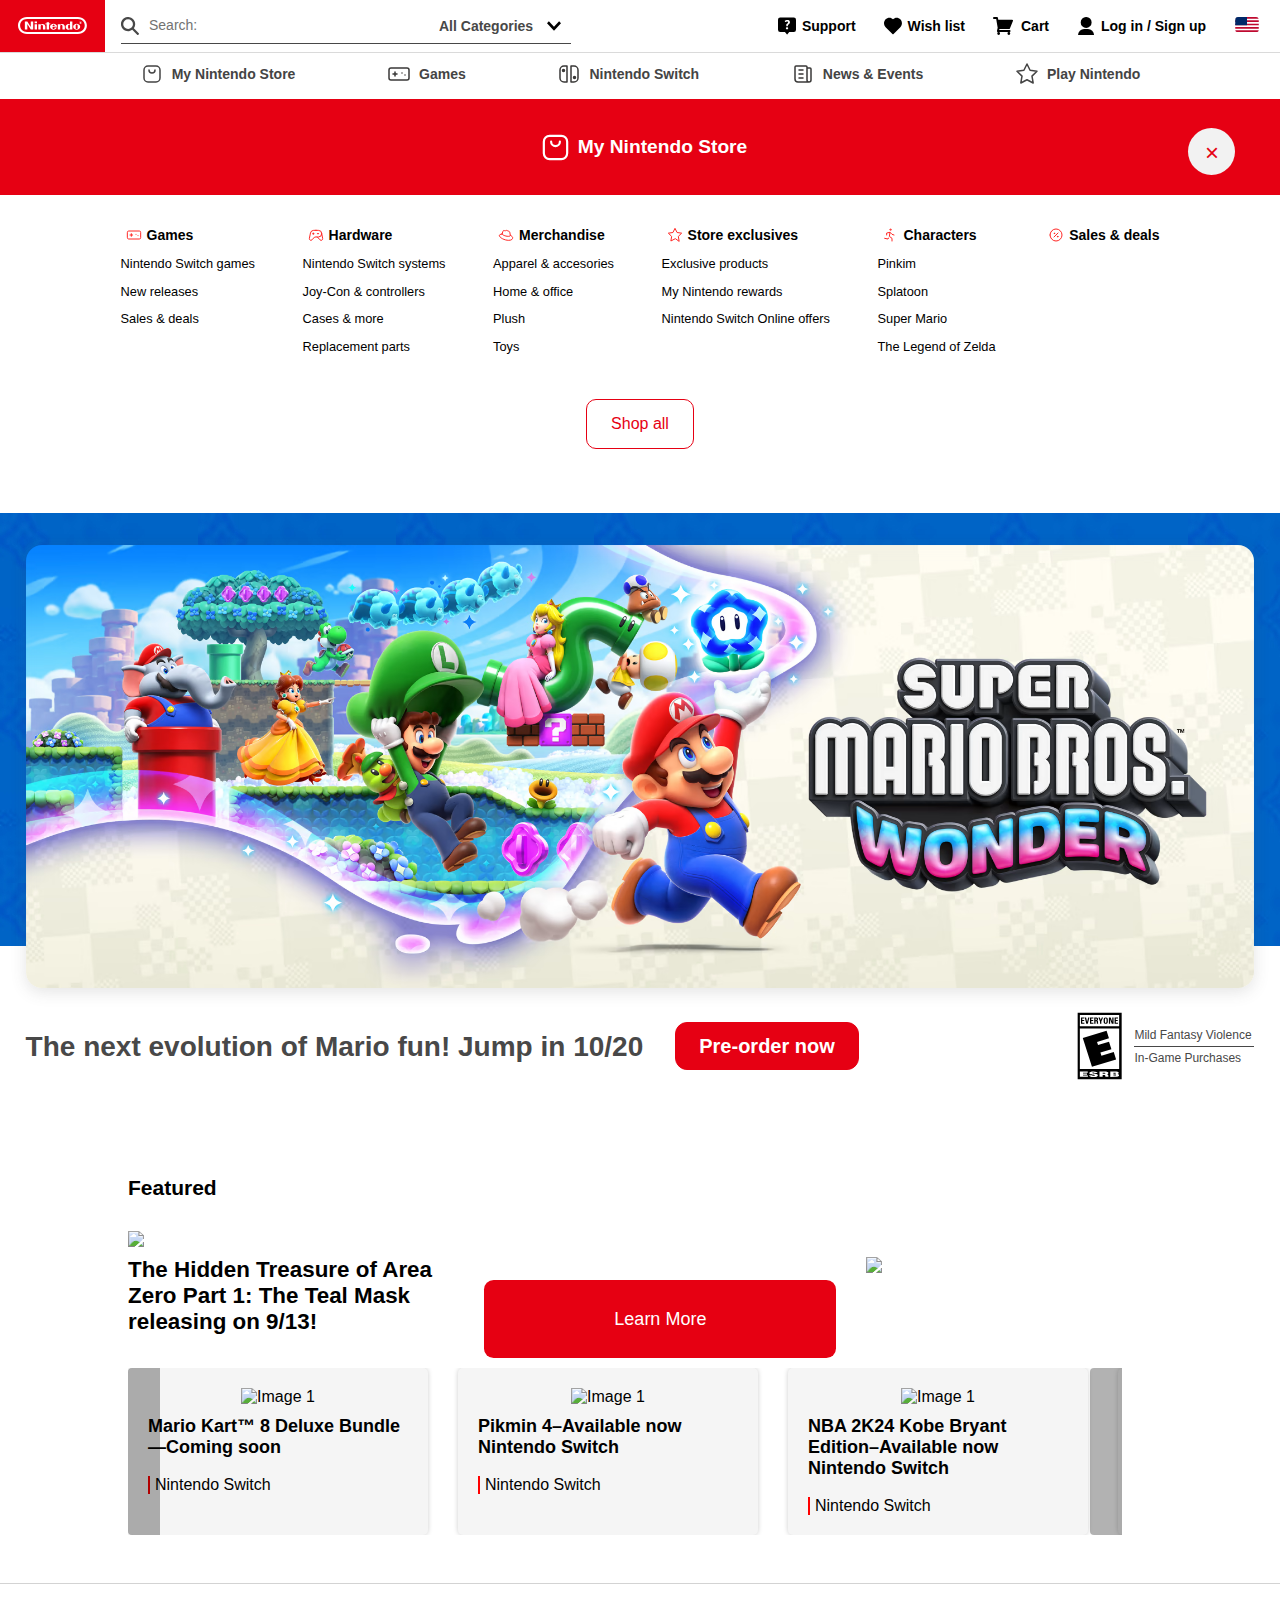
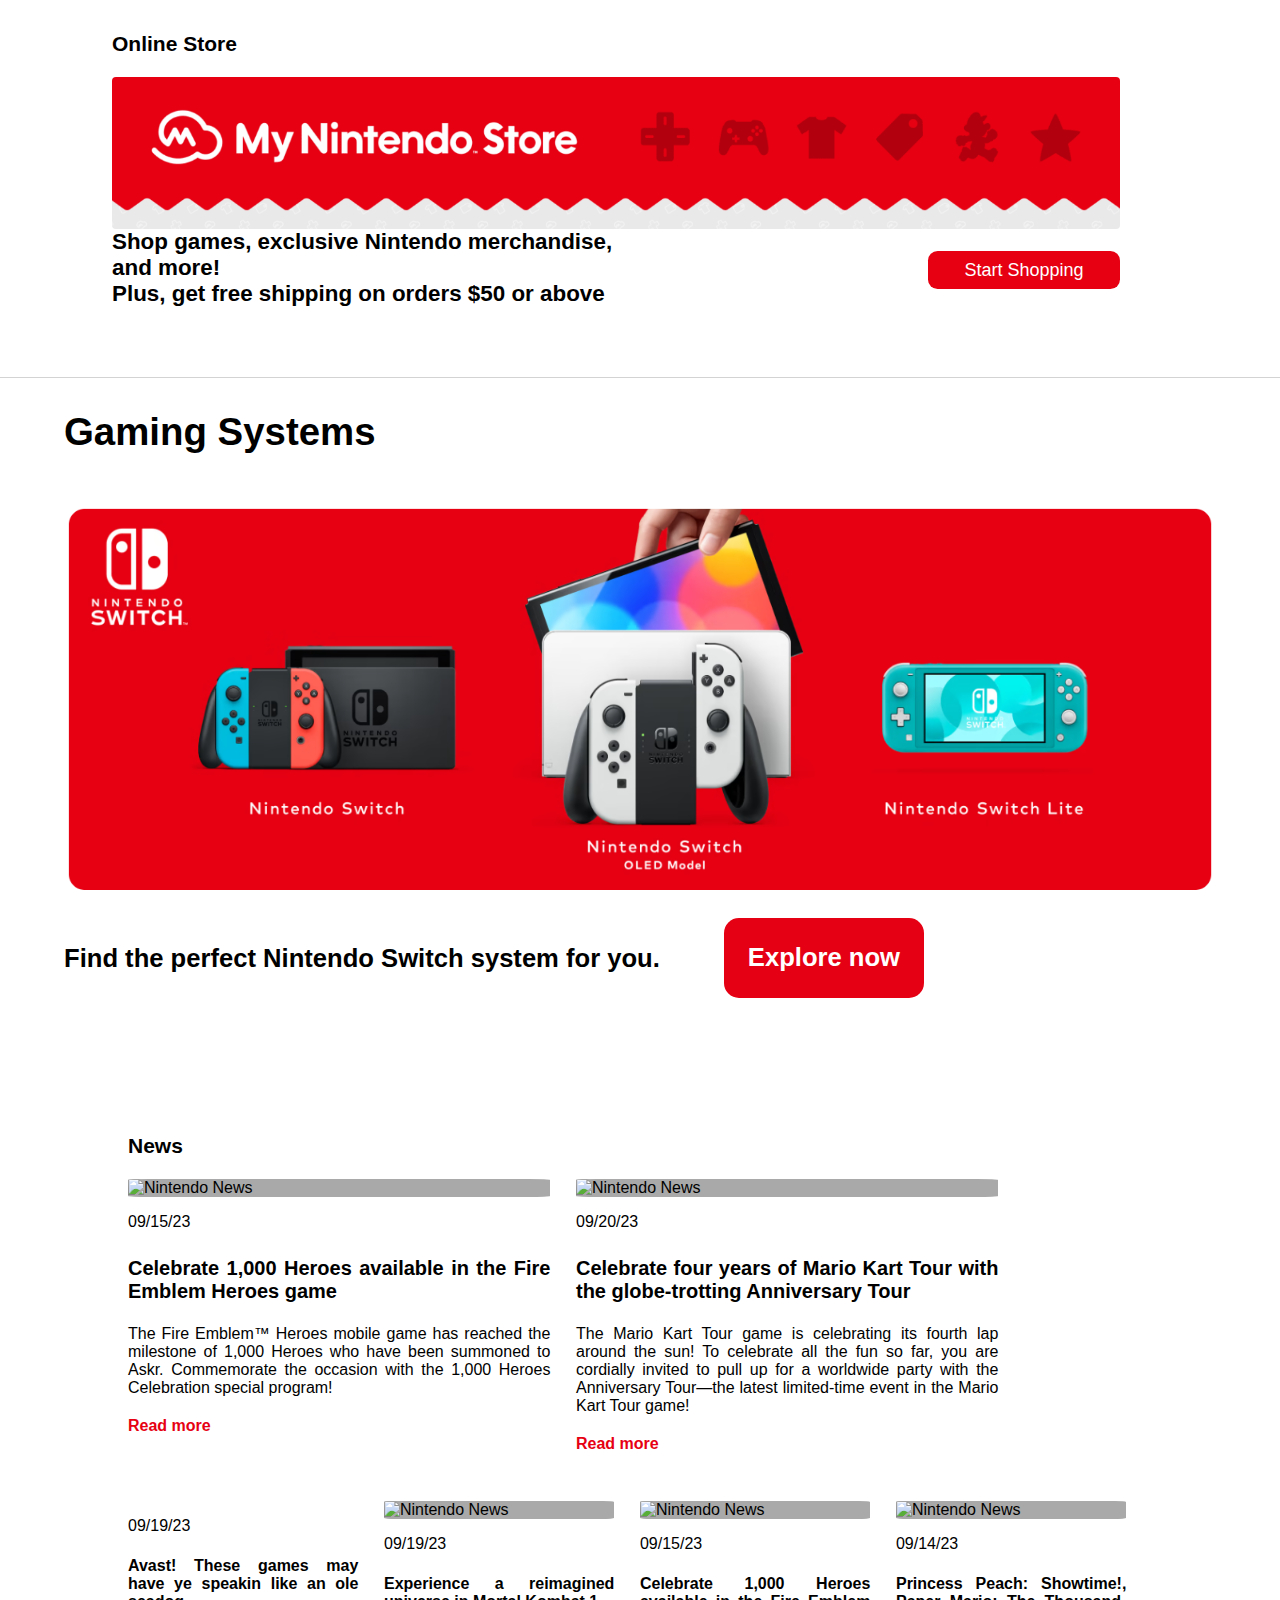
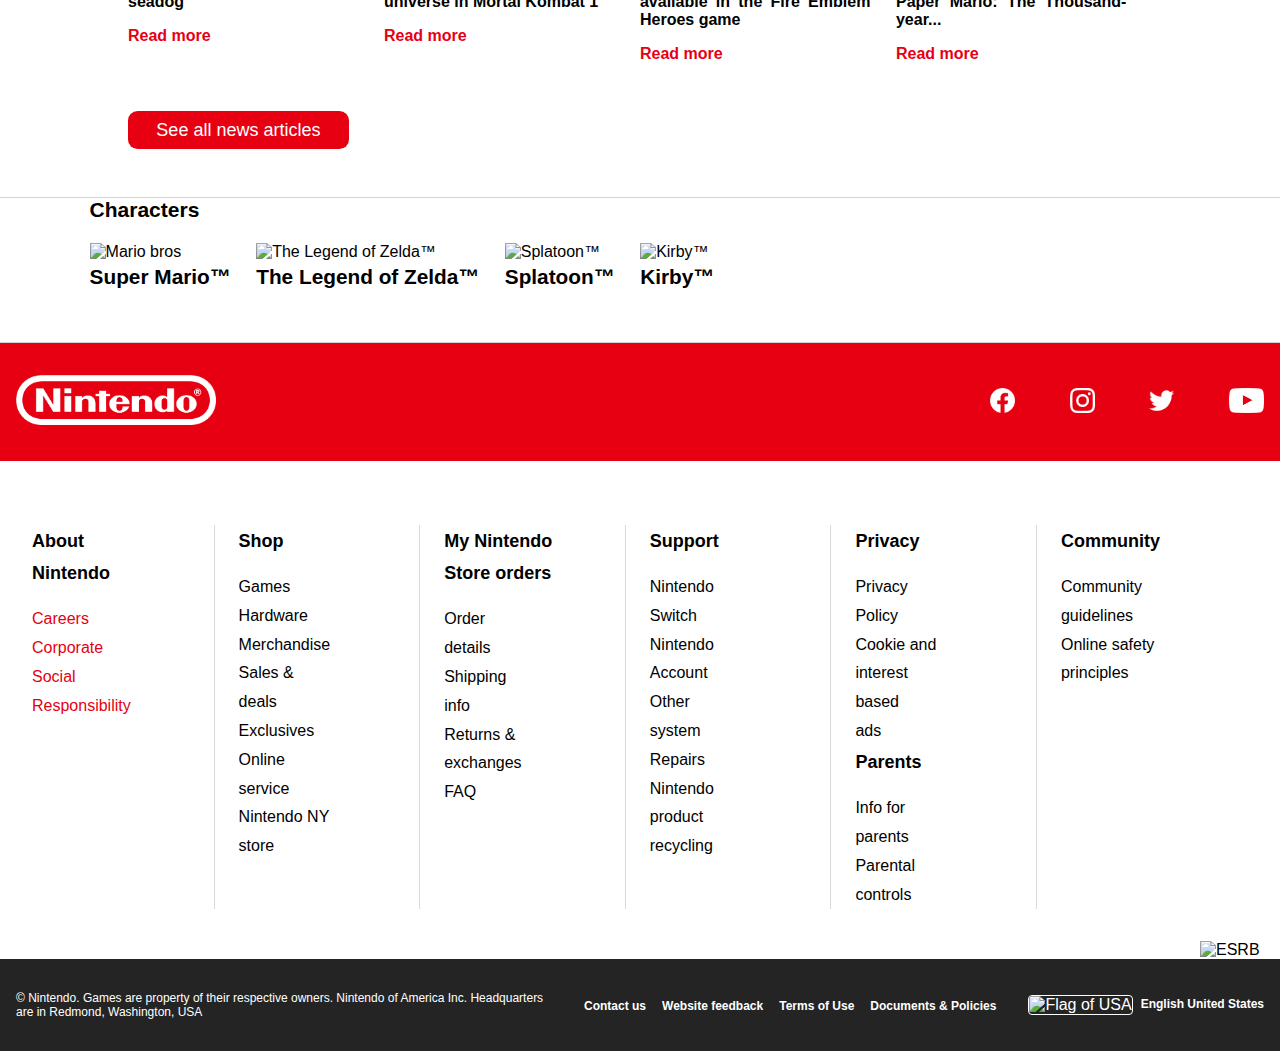
==== commit 9fb99f93: "Merge branch 'main' into feature/SEC-1/section-1" ====
--- a/index.html
+++ b/index.html
@@ -16,6 +16,7 @@
     <link rel="stylesheet" href="styles/characters.css">
     <link rel="stylesheet" href="styles/section5.css">
     <link rel="stylesheet" href="styles/online-store.css">
+    <link rel="stylesheet" href="styles/section_1.css">
     <script src="https://kit.fontawesome.com/95a7ae64d9.js" crossorigin="anonymous"></script>
     <title>Nintendo</title>
 </head>
@@ -152,7 +153,327 @@
             </div> 
         </header>
     </nav>
-    <nav class="alt-navbar-container">
+<section class="navbar_2_container">
+    <span class="blank_space" id="blank_space_s1_1"></span>
+    <div class="trigger">
+        <button class="button-navbar-2" id="showButton-store">
+            <svg xmlns="http://www.w3.org/2000/svg" class="svg" width="1.5rem" height="1.5rem" viewBox="0 0 24 24" stroke-width="1.5" stroke="currentColor" fill="none" stroke-linecap="round" stroke-linejoin="round">
+                <path stroke="none" d="M0 0h24v24H0z" fill="none"/>
+                <path d="M4 4m0 4a4 4 0 0 1 4 -4h8a4 4 0 0 1 4 4v8a4 4 0 0 1 -4 4h-8a4 4 0 0 1 -4 -4z" />
+                <path d="M9 8a3 3 0 0 0 6 0" />
+            </svg><h3 class="link-text">My Nintendo Store</h3>
+        </button>
+    </div>
+    <div class="trigger">
+        <button class="button-navbar-2" id="showButton-games">
+            <svg xmlns="http://www.w3.org/2000/svg" class="svg" width="1.5rem" height="1.5rem" viewBox="0 0 24 24" stroke-width="1.5" stroke="#3A3938" fill="none" stroke-linecap="round" stroke-linejoin="round">
+                <path stroke="none" d="M0 0h24v24H0z" fill="none"/>
+                <path d="M2 6m0 2a2 2 0 0 1 2 -2h16a2 2 0 0 1 2 2v8a2 2 0 0 1 -2 2h-16a2 2 0 0 1 -2 -2z" />
+                <path d="M6 12h4m-2 -2v4" />
+                <path d="M15 11l0 .01" />
+                <path d="M18 13l0 .01" />
+            </svg><h3 class="link-text">Games</h3>
+        </button>
+    </div>
+    <div class="trigger">
+        <button class="button-navbar-2" id="showButton-switch">
+            <svg xmlns="http://www.w3.org/2000/svg" class="svg" width="1.5rem" height="1.5rem" viewBox="0 0 24 24" stroke-width="1.5" stroke="#3A3938" fill="none" stroke-linecap="round" stroke-linejoin="round">
+                <path stroke="none" d="M0 0h24v24H0z" fill="none"/>
+                <path d="M10 20v-16h-3a4 4 0 0 0 -4 4v8a4 4 0 0 0 4 4h3z" />
+                <path d="M14 20v-16h3a4 4 0 0 1 4 4v8a4 4 0 0 1 -4 4h-3z" />
+                <circle cx="17.5" cy="15.5" r="1" fill="currentColor" />
+                <circle cx="6.5" cy="8.5" r="1" fill="currentColor" />
+            </svg><h3 class="link-text">Nintendo Switch</h3>
+        </button>
+    </div>
+    <div class="trigger">
+        <button class="button-navbar-2" id="showButton-news">
+            <svg xmlns="http://www.w3.org/2000/svg" class="svg" id="svg" width="1.5rem" height="1.5rem" viewBox="0 0 24 24" stroke-width="1.5" stroke="#3A3938" fill="none" stroke-linecap="round" stroke-linejoin="round">
+                <path stroke="none" d="M0 0h24v24H0z" fill="none"/>
+                <path d="M16 6h3a1 1 0 0 1 1 1v11a2 2 0 0 1 -4 0v-13a1 1 0 0 0 -1 -1h-10a1 1 0 0 0 -1 1v12a3 3 0 0 0 3 3h11" />
+                <path d="M8 8l4 0" />
+                <path d="M8 12l4 0" />
+                <path d="M8 16l4 0" />
+            </svg><a href="https://www.nintendo.com/whatsnew/" class="link-text" id="navbar-news-s1"><h3>News & Events</h3></a>
+        </button>
+    </div>
+    <div class="trigger">
+        <button class="button-navbar-2" id="showButton-play">
+            <svg xmlns="http://www.w3.org/2000/svg" class="svg" width="1.5rem" height="1.5rem" viewBox="0 0 24 24" stroke-width="1.5" stroke="currentColor" fill="none" stroke-linecap="round" stroke-linejoin="round">
+                <path stroke="none" d="M0 0h24v24H0z" fill="none"/>
+                <path d="M12 17.75l-6.172 3.245l1.179 -6.873l-5 -4.867l6.9 -1l3.086 -6.253l3.086 6.253l6.9 1l-5 4.867l1.179 6.873z" />
+            </svg><h3 class="link-text">Play Nintendo</h3>
+        </button>
+    </div>
+    <span class="blank_space" id="blank_space_s1_2"></span>
+</section>
+<!-- hidden navbar's section -->
+<!-- 1st hidden section -->
+<div class="hiddenElementBtn1">
+    <div class="button-dropdown-header" id="hid-el-ns">
+        <span class="hidden-ns-title">
+            <svg xmlns="http://www.w3.org/2000/svg" class="svg-ns-title" id="svg-ns-1" width="35px" height="35px" viewBox="0 0 24 24" stroke-width="1.5" stroke="currentColor" fill="none" stroke-linecap="round" stroke-linejoin="round">
+                <path stroke="none" d="M0 0h24v24H0z" fill="none"/>
+                <path d="M4 4m0 4a4 4 0 0 1 4 -4h8a4 4 0 0 1 4 4v8a4 4 0 0 1 -4 4h-8a4 4 0 0 1 -4 -4z" />
+                <path d="M9 8a3 3 0 0 0 6 0" />
+            </svg>
+            <h2 id="header-hid-ns">My Nintendo Store</h2> 
+        </span>
+        
+        <div class="close-button-ns-container">
+            <button class="close-button1">
+              <span>&times;</span>
+            </button>
+        </div>
+          
+    </div>
+    <div class="ns">
+        <div class="ns-games-s1">
+            <h3 class="svg-mns">
+                <svg xmlns="http://www.w3.org/2000/svg" class="svg-ns" width="1rem" height="1rem" id="svg-ns-2" viewBox="0 0 24 24" stroke-width="1.5" stroke="#ff2825" fill="none" stroke-linecap="round" stroke-linejoin="round">
+                <path stroke="none" d="M0 0h24v24H0z" fill="none"/>
+                <path d="M2 6m0 2a2 2 0 0 1 2 -2h16a2 2 0 0 1 2 2v8a2 2 0 0 1 -2 2h-16a2 2 0 0 1 -2 -2z" />
+                <path d="M6 12h4m-2 -2v4" />
+                <path d="M15 11l0 .01" />
+                <path d="M18 13l0 .01" />
+                </svg>
+                <a href="https://www.nintendo.com/store/games/" class="h3-s1" id="h3-1-s1">Games</a>
+            </h3>
+            <p><a href="https://www.nintendo.com/store/games/nintendo-switch-games/" class="games-options">Nintendo Switch games</a></p>
+            <p><a href="https://www.nintendo.com/store/games/new-releases/" class="games-options">New releases</a></p>
+            <p><a href="https://www.nintendo.com/store/sales-and-deals/" class="games-options">Sales & deals</a></p>
+        </div>
+
+        <div class="ns-hardware-s1">
+            <h3 class="svg-mns">
+                <svg xmlns="http://www.w3.org/2000/svg" class="svg-ns" width="1rem" height="1rem" id="svg-ns-3" viewBox="0 0 24 24" stroke-width="1.5" stroke="#ff2825" fill="none" stroke-linecap="round" stroke-linejoin="round">
+                    <path stroke="none" d="M0 0h24v24H0z" fill="none"/>
+                    <path d="M12 5h3.5a5 5 0 0 1 0 10h-5.5l-4.015 4.227a2.3 2.3 0 0 1 -3.923 -2.035l1.634 -8.173a5 5 0 0 1 4.904 -4.019h3.4z" />
+                    <path d="M14 15l4.07 4.284a2.3 2.3 0 0 0 3.925 -2.023l-1.6 -8.232" />
+                    <path d="M8 9v2" />
+                    <path d="M7 10h2" />
+                    <path d="M14 10h2" />
+                  </svg>
+                <a href="https://www.nintendo.com/store/hardware/" class="h3-s1" id="h3-2-s1">Hardware</a>
+            </h3>
+            <p><a href="https://www.nintendo.com/store/hardware/systems/" class="hardware-options">Nintendo Switch systems</a></p>
+            <p><a href="https://www.nintendo.com/store/hardware/joy-con-and-controllers/" class="hardware-options">Joy-Con & controllers</a></p>
+            <p><a href="https://www.nintendo.com/store/hardware/accessories/" class="hardware-options">Cases & more</a></p>
+            <p><a href="https://www.nintendo.com/store/hardware/parts/" class="hardware-options">Replacement parts</a></p>
+        </div>
+
+        <div class="ns-merchandise-s1">
+            <h3 class="svg-mns">
+                <svg xmlns="http://www.w3.org/2000/svg" class="svg-ns" width="1rem" height="1rem" id="svg-ns-4" viewBox="0 0 24 24" stroke-width="1.5" stroke="#ff2825" fill="none" stroke-linecap="round" stroke-linejoin="round">
+                    <path stroke="none" d="M0 0h24v24H0z" fill="none"/>
+                    <path d="M6 10.5l1.436 -4c.318 -.876 .728 -1.302 1.359 -1.302c.219 0 1.054 .365 1.88 .583c.825 .219 .733 -.329 .908 -.487c.176 -.158 .355 -.294 .61 -.294c.242 0 .553 .048 1.692 .448c.759 .267 1.493 .574 2.204 .922c1.175 .582 1.426 .913 1.595 1.507l.816 4.623c2.086 .898 3.5 2.357 3.5 3.682c0 1.685 -1.2 3.818 -5.957 3.818c-6.206 0 -14.043 -4.042 -14.043 -7.32c0 -1.044 1.333 -1.77 4 -2.18z" />
+                    <path d="M6 10.5c0 .969 4.39 3.5 9.5 3.5c1.314 0 3 .063 3 -1.5" />
+                  </svg>
+                <a href="https://www.nintendo.com/store/merchandise/" class="h3-s1" id="h3-3-s1">Merchandise</a>
+            </h3>
+            <p><a href="https://www.nintendo.com/store/merchandise/apparel/" class="merch-options">Apparel & accesories</a></p>
+            <p><a href="https://www.nintendo.com/store/merchandise/home-and-office/" class="merch-options">Home & office</a></p>
+            <p><a href="https://www.nintendo.com/store/merchandise/plush/" class="merch-options">Plush</a></p>
+            <p><a href="https://www.nintendo.com/store/merchandise/toys/" class="merch-options">Toys</a></p>
+        </div>
+
+        <div class="ns-se-s1">
+            <h3 class="svg-mns">
+                <svg xmlns="http://www.w3.org/2000/svg" class="svg-ns" width="1rem" height="1rem" id="svg-ns-5" viewBox="0 0 24 24" stroke-width="1.5" stroke="#ff2825" fill="none" stroke-linecap="round" stroke-linejoin="round">
+                    <path stroke="none" d="M0 0h24v24H0z" fill="none"/>
+                    <path d="M12 17.75l-6.172 3.245l1.179 -6.873l-5 -4.867l6.9 -1l3.086 -6.253l3.086 6.253l6.9 1l-5 4.867l1.179 6.873z" />
+                  </svg>
+                <a href="https://www.nintendo.com/store/exclusives/" class="h3-s1" id="h3-4-s1">Store exclusives</a>
+            </h3>
+            <p><a href="https://www.nintendo.com/store/exclusives/products/" class="se-options">Exclusive products</a></p>
+            <p><a href="https://www.nintendo.com/store/exclusives/rewards/" class="se-options">My Nintendo rewards</a></p>
+            <p><a href="https://www.nintendo.com/store/exclusives/online/" class="se-options">Nintendo Switch Online offers</a></p>
+        </div>
+
+        <div class="ns-char-s1">
+            <h3 class="svg-mns">
+                <svg xmlns="http://www.w3.org/2000/svg" class="svg-ns" width="1rem" height="1rem" id="svg-ns-6" viewBox="0 0 24 24" stroke-width="1.5" stroke="#ff2825" fill="none" stroke-linecap="round" stroke-linejoin="round">
+                    <path stroke="none" d="M0 0h24v24H0z" fill="none"/>
+                    <path d="M13 4m-1 0a1 1 0 1 0 2 0a1 1 0 1 0 -2 0" />
+                    <path d="M4 17l5 1l.75 -1.5" />
+                    <path d="M15 21l0 -4l-4 -3l1 -6" />
+                    <path d="M7 12l0 -3l5 -1l3 3l3 1" />
+                  </svg>
+                <a href="https://www.nintendo.com/store/characters/" class="h3-s1" id="h3-5-s1">Characters</a>
+            </h3>
+            <p><a href="https://www.nintendo.com/store/characters/pikmin/" class="characters-options">Pinkim</a></p>
+            <p><a href="https://www.nintendo.com/store/characters/splatoon/" class="characters-options">Splatoon</a></p>
+            <p><a href="https://www.nintendo.com/store/characters/mushroom-kingdom/" class="characters-options">Super Mario</a></p>
+            <p><a href="https://www.nintendo.com/store/characters/zelda/" class="characters-options">The Legend of Zelda</a></p>
+        </div>
+
+        <div class="ns-sales-s1">
+            <h3 class="svg-mns">
+                <svg xmlns="http://www.w3.org/2000/svg" class="svg-ns" width="1rem" height="1rem" id="svg-ns-6" viewBox="0 0 24 24" stroke-width="1.5" stroke="#ff2825" fill="none" stroke-linecap="round" stroke-linejoin="round">
+                    <path stroke="none" d="M0 0h24v24H0z" fill="none"/>
+                    <path d="M9 15l6 -6" />
+                    <circle cx="9.5" cy="9.5" r=".5" fill="currentColor" />
+                    <circle cx="14.5" cy="14.5" r=".5" fill="currentColor" />
+                    <path d="M12 12m-9 0a9 9 0 1 0 18 0a9 9 0 1 0 -18 0" />
+                  </svg>
+                <a href="https://www.nintendo.com/store/sales-and-deals/" class="h3-s1" id="h3-6-s1">Sales & deals</a>
+            </h3>
+        </div>
+    </div>
+    <div class="ns-shop-btn-container">
+        <button class="ns-shop-btn" id="ns-shop-btn"><a href="https://www.nintendo.com/store/">Shop all</a></button>
+    </div>
+</div>
+
+<!-- 2nd hidden section -->
+<div class="hiddenElementBtn2" id="hid-el-games">
+    <div class="games_dropdown">
+        <div class="games-button-dropdown" id="games-btn-dp1">
+            <a href="https://www.nintendo.com/store/games/nintendo-switch-games/">
+                <svg xmlns="http://www.w3.org/2000/svg" class="svg-games" width="60" height="60" viewBox="0 0 24 24" stroke-width="1.5" stroke="#9e9e9e" fill="none" stroke-linecap="round" stroke-linejoin="round">
+                    <path stroke="none" d="M0 0h24v24H0z" fill="none"/>
+                    <path d="M10 20v-16h-3a4 4 0 0 0 -4 4v8a4 4 0 0 0 4 4h3z" />
+                    <path d="M14 20v-16h3a4 4 0 0 1 4 4v8a4 4 0 0 1 -4 4h-3z" />
+                    <circle cx="17.5" cy="15.5" r="1" fill="currentColor" />
+                    <circle cx="6.5" cy="8.5" r="1" fill="currentColor" />
+                </svg>
+                <p class="hidden-games-options" id="hidden-games-options1">Nintendo Switch games</p>
+            </a>
+        </div>
+
+        <div class="games-button-dropdown" id="games-btn-dp2">
+            <a href="https://www.nintendo.com/store/games/new-releases/">
+                <svg xmlns="http://www.w3.org/2000/svg" class="svg-games" width="60" height="60" viewBox="0 0 24 24" stroke-width="1.5" stroke="#9e9e9e" fill="none" stroke-linecap="round" stroke-linejoin="round">
+                    <path stroke="none" d="M0 0h24v24H0z" fill="none"/>
+                    <path d="M18 8a3 3 0 0 1 0 6" />
+                    <path d="M10 8v11a1 1 0 0 1 -1 1h-1a1 1 0 0 1 -1 -1v-5" />
+                    <path d="M12 8h0l4.524 -3.77a.9 .9 0 0 1 1.476 .692v12.156a.9 .9 0 0 1 -1.476 .692l-4.524 -3.77h-8a1 1 0 0 1 -1 -1v-4a1 1 0 0 1 1 -1h8" />
+                </svg>
+                <p class="hidden-games-options" id="hidden-games-options2">New releases</p>
+            </a>
+        </div>
+
+        <div class="games-button-dropdown" id="games-btn-dp3">
+            <a href="https://www.nintendo.com/store/games/coming-soon/">
+                <svg xmlns="http://www.w3.org/2000/svg" class="svg-games" width="60" height="60" viewBox="0 0 24 24" stroke-width="1.5" stroke="#9e9e9e" fill="none" stroke-linecap="round" stroke-linejoin="round">
+                    <path stroke="none" d="M0 0h24v24H0z" fill="none"/>
+                    <path d="M11.5 21h-5.5a2 2 0 0 1 -2 -2v-12a2 2 0 0 1 2 -2h12a2 2 0 0 1 2 2v6" />
+                    <path d="M16 3v4" />
+                    <path d="M8 3v4" />
+                    <path d="M4 11h16" />
+                    <path d="M15 19l2 2l4 -4" />
+                </svg>
+                <p class="hidden-games-options" id="hidden-games-options3">Coming soon</p>
+            </a>
+        </div>
+        
+        <div class="games-button-dropdown" id="games-btn-dp4">
+            <a href="https://www.nintendo.com/store/games/">
+                <svg xmlns="http://www.w3.org/2000/svg" class="svg-games" width="60" height="60" viewBox="0 0 24 24" stroke-width="1.5" stroke="#9e9e9e" fill="none" stroke-linecap="round" stroke-linejoin="round">
+                    <path stroke="none" d="M0 0h24v24H0z" fill="none"/>
+                    <path d="M12 5m-2 0a2 2 0 1 0 4 0a2 2 0 1 0 -4 0" />
+                    <path d="M20 12.5v4.75a.734 .734 0 0 1 -.055 .325a.704 .704 0 0 1 -.348 .366l-5.462 2.58a5 5 0 0 1 -4.27 0l-5.462 -2.58a.705 .705 0 0 1 -.401 -.691l0 -4.75" />
+                    <path d="M4.431 12.216l5.634 -2.332a5.065 5.065 0 0 1 3.87 0l5.634 2.332a.692 .692 0 0 1 .028 1.269l-5.462 2.543a5.064 5.064 0 0 1 -4.27 0l-5.462 -2.543a.691 .691 0 0 1 .028 -1.27z" />
+                    <path d="M12 7l0 6" />
+                </svg>
+                <p class="hidden-games-options" id="hidden-games-options4">Shop games</p>
+            </a>
+        </div>
+
+        <div class="close-button-games-container">
+            <button class="close-button2">
+              <span>&times;</span>
+            </button>
+        </div>
+    </div>
+</div>
+
+<!-- 3rd hidden section -->
+<div class="hiddenElementBtn3" id="hid-el-nswitch">
+    <div class="nswitch_dropdown">
+        <a href="https://www.nintendo.com/switch/">
+            <div class="nswitch-button-dropdown">
+                <img src="assets/img/ns-nslineup.png" class="nswitch-img" id="nswitch-img-1" alt="Nintendo Switch lineup">
+                <p class="hidden-nswitch-options" id="hidden-nswitch-options1">Nintendo Switch lineup</p>
+            </div>
+        </a>
+
+        <a href="https://www.nintendo.com/switch/compare/">
+            <div class="nswitch-button-dropdown">
+                <img src="assets/img/ns-compare.png" class="nswitch-img" id="nswitch-img-2" alt="Nintendo Switch lineup">
+                <p class="hidden-nswitch-options" id="hidden-nswitch-options2">Compare systems</p>
+            </div>
+        </a>
+
+        <a href="https://www.nintendo.com/switch/online/">
+            <div class="nswitch-button-dropdown">
+                <img src="assets/img/ns-online-service.png" class="nswitch-img" id="nswitch-img-3" alt="Nintendo Switch lineup">
+                <p class="hidden-nswitch-options" id="hidden-nswitch-options3">Online service</p>
+            </div>
+        </a>
+
+        <a href="https://www.nintendo.com/store/hardware/">
+            <div class="nswitch-button-dropdown">
+                <img src="assets/img/ns-accessories.png" class="nswitch-img" id="nswitch-img-4" alt="Nintendo Switch lineup">
+                <p class="hidden-nswitch-options" id="hidden-nswitch-options4">Accesories</p>
+            </div>
+        </a>
+
+        <a href="https://www.nintendo.com/store/hardware/systems/">
+            <div class="nswitch-button-dropdown">
+                <img src="assets/img/ns-shop-systems.png" class="nswitch-img" id="nswitch-img-5" alt="Nintendo Switch lineup">
+                <p class="hidden-nswitch-options" id="hidden-nswitch-options5">Shop systems</p>
+            </div>
+        </a>
+
+        <div class="close-button-nswitch-container">
+            <button class="close-button3">
+              <span>&times;</span>
+            </button>
+        </div>
+    </div>
+</div>
+
+<!-- 4th hidden section -->
+<div class="hiddenElementBtn4" id="hid-el-playnintendo">
+<div class="playnintendo_dropdown">
+    <a href="https://play.nintendo.com/?_gl=1*1yj29a8*_ga*MTQ1OTc2MTY2Ni4xNjk0MDg0Mjg5*_ga_F6ERC4HMNZ*MTY5NjM0NDI3NS41MC4xLjE2OTYzNDY5MzguMC4wLjA.">
+        <div class="playnintendo-button-dropdown">
+            <svg xmlns="http://www.w3.org/2000/svg" class="svg-playnintendo" width="60" height="60" viewBox="0 0 24 24" stroke-width="1.5" stroke="#9e9e9e" fill="none" stroke-linecap="round" stroke-linejoin="round">
+                <path stroke="none" d="M0 0h24v24H0z" fill="none"/>
+                <path d="M3.5 17.5c5.667 4.667 11.333 4.667 17 0" />
+                <path d="M19 18.5l-2 -8.5l1 -2l2 1l1.5 -1.5l-2.5 -4.5c-5.052 .218 -5.99 3.133 -7 6h-6a3 3 0 0 0 -3 3" />
+                <path d="M5 18.5l2 -9.5" />
+                <path d="M8 20l2 -5h4l2 5" />
+            </svg>
+            <p class="hidden-playnintendo-options" id="hidden-playnintendo-options2">For kids</p>
+        </div>
+    </a>
+
+    <a href="https://play.nintendo.com/parents/?_gl=1*16qox96*_ga*MTQ1OTc2MTY2Ni4xNjk0MDg0Mjg5*_ga_F6ERC4HMNZ*MTY5NjM0NDI3NS41MC4xLjE2OTYzNDY5MzguMC4wLjA.">
+        <div class="playnintendo-button-dropdown">
+            <svg xmlns="http://www.w3.org/2000/svg" class="svg-playnintendo" width="60" height="60" viewBox="0 0 24 24" stroke-width="1.5" stroke="#9e9e9e" fill="none" stroke-linecap="round" stroke-linejoin="round">
+                <path stroke="none" d="M0 0h24v24H0z" fill="none"/>
+                <path d="M12 21a9 9 0 1 1 0 -18a9 9 0 0 1 0 18z" />
+                <path d="M10 10c-.5 -1 -2.5 -1 -3 0" />
+                <path d="M17 10c-.5 -1 -2.5 -1 -3 0" />
+                <path d="M14.5 15a3.5 3.5 0 0 1 -5 0" />
+            </svg>
+            <p class="hidden-playnintendo-options" id="hidden-playnintendo-options1">For parents</p>
+        </div>
+    </a>
+
+    <div class="close-button-playnintendo-container">
+        <button class="close-button4">
+          <span>&times;</span>
+        </button>
+    </div>
+</div>
+</div>
+
+<section class="main-banner"></section>
+
+<nav class="alt-navbar-container">
     <div class="alt-navbar">
         <div class="sec-icon"><h2><a href="#"><i class="fa-solid fa-bars" ></i></a></h2></div>
         <div class="sec-icon"><h2><a href="#"><i class="fa-solid fa-heart" ></i></a></h2></div>
@@ -342,7 +663,7 @@
             <img src="assets\img\online-store.png" alt="Store Banner" class="online-store-banner">
                 <h3 class="store-text">Shop games, exclusive Nintendo merchandise, and more!</br> Plus, get free shipping on orders $50 or above
                 </h3>
-            <input type="button" class="btn" value="Start Shopping" id="btn-s4">
+            <input type="button" class="btn scale-increase" value="Start Shopping" id="btn-s4">
         </div>
     </section>
     <section class="gaming-systems-section">
@@ -406,7 +727,7 @@
             </div>
         </div>
         <div class="btn-container">
-            <button class="btn" id="btn-s6">
+            <button class="btn scale-increase" id="btn-s6">
                 <i class="fa-regular fa-comment" style="color: #ffffff;"></i>
                 See all news articles
             </button>
@@ -604,6 +925,6 @@
             </div>
         </div>
     </section>
+    <script src="js/section1.js"></script>
 </body>
-
 </html>--- a/styles/featured.css
+++ b/styles/featured.css
@@ -116,6 +116,5 @@
 }
 
 #btn-s3 {
-    width: 10vw;
-    height: 3vw;
+ 
 }--- a/styles/news.css
+++ b/styles/news.css
@@ -1,7 +1,7 @@
 .news {
     max-width: 100vw;
     padding: 3rem;
-    padding-left: 7rem;
+    padding-left: 10%;
     border-bottom: solid lightgray;
     border-width: 0.0625rem;
 }
--- a/styles/section_1.css
+++ b/styles/section_1.css
@@ -0,0 +1,439 @@
+.navbar_2_container {
+    margin: 0%;
+    padding: 0%;
+}
+
+.navbar_2_container {
+    display: flex;
+    flex-direction: row;
+    justify-content: space-between;
+    padding: 1vh 0;
+}
+
+.navbar_2_container a {
+    color: inherit;
+    text-decoration: none;
+    font-weight: 700;
+    font-size: inherit;
+}
+
+.navbar_2_container h3,
+.hiddenElementBtn1 h3 {
+    margin: 0;
+    font-weight: 700;
+    font-size: 0.875rem;
+}
+
+.hiddenElementBtn1 p {
+    font-size: 0.8em;
+}
+
+.blank_space {
+    width: 15%;
+    background-color: #fff;
+}
+
+.button-navbar-2 {
+    font-size: calc(0.1vh + 1em);
+    border: none;
+    color: rgb(68, 68, 68);
+    display: inline-flex;
+    text-align: center;
+    align-items: center;
+    background-color: #fff;
+    gap: 0.5rem;
+    overflow: hidden;
+    white-space: nowrap;
+    text-overflow: ellipsis;
+    padding: 0 1rem;
+}
+
+
+a:visited {
+    color: inherit;
+    text-decoration: none;
+}
+
+.button-navbar-2:hover {
+    color: #e60013ff;
+}
+
+
+
+/* hidden elements */
+/* My Nintendo Store Hidden Element 1*/
+.ns {
+    display: flex;
+    justify-content: space-evenly;
+    padding: 0 2vh;
+    gap: 1vh;
+    margin: 2rem 4rem;
+    overflow: hidden;
+    white-space: nowrap;
+    text-overflow: ellipsis;
+  }
+  
+.ns p a {
+    font-weight: lighter;
+}
+
+.h3-s1 {
+    font-weight: bold;
+}
+
+.svg-ns-title {
+    color: #fff;
+  }
+
+.hiddenElementBtn1 {
+    width: 100%;
+}
+
+.button-dropdown-header {
+    background-color: #e60013ff;
+    display: inline-flex;
+    width: 100%;
+    height: 6rem;
+    justify-content: center;    
+    align-items: center;
+    color: #fff; 
+}
+
+.button-dropdown-header h2 {
+    margin: 0; 
+    align-items: center;
+    align-items: center;
+    font-size: 1.2rem;
+}
+
+#header-hid-ns {
+    display: inline-flex;
+}
+
+.ns-shop-btn-container {
+    display: flex;
+    width: 100%;
+    justify-content: center;
+    margin: 2rem 0;
+}
+
+.ns-shop-btn {
+    border: 1px solid #e60013ff;
+    color:#e60013ff;
+    background-color: inherit;
+    border-radius: 10px;
+    padding: 1rem 1.5rem;
+    font-size: 1rem;
+}
+
+.ns-shop-btn:hover {
+   background-color: rgb(231, 215, 215);
+   transform: scale(1.1);
+}
+
+
+.close-button-ns-container {
+    position: absolute; 
+    display: inline; 
+    background-color: #f2f2f2;
+    border-radius: 50%; 
+    width: 3px; 
+    height: 3px; 
+    text-align: center;
+    padding: 22px;
+    color: #e60013ff;
+    top: 8rem;
+    right: 5vh;
+  }
+  
+  .close-button1 {
+    position: absolute;
+    top: 12px;
+    right: 10px;
+    background: transparent;
+    border: none;
+    cursor: pointer;
+  }
+  
+  .close-button1 span {
+    font-size: 24px;
+    line-height: 1;
+  }
+
+
+/* Games Hidden Element 2*/
+.hiddenElementBtn2 {
+    width: 100%;
+    display: none;
+}
+
+.games_dropdown {
+    display: flex;
+    justify-content: center;
+    background-color: #fff;
+    padding: 0 2vh;
+    gap: 5rem;
+    padding: 1rem 0;
+}
+
+.games-button-dropdown {
+    font-size: 1.5rem;
+    width: 10rem;
+    display: flex;
+    flex-direction: column;
+    padding-top: 30px;
+}
+
+.games-button-dropdown:hover {
+    font-size: 1.75rem;
+    width: 10rem;
+    display: flex;
+    flex-direction: column;
+    background-color: #e60013ff;
+    color: #fff;
+    border-radius: 15px;
+}
+
+.close-button2,
+.close-button3,
+.close-button4 {
+    position: absolute;
+    top: 10px;
+    right: 10px;
+    background: rgb(169, 167, 167);
+    border: none;
+    cursor: pointer;
+}
+
+.close-button2 span,
+.close-button4 span,
+.close-button3 span {
+    font-size: 24px;
+    line-height: 1;
+}
+
+.close-button-games-container {
+    position: relative;
+    background-color: rgb(169, 167, 167);
+    border-radius: 50%;
+    width: 3px;
+    height: 3px;
+    text-align: center;
+    padding: 22px;
+    color: white;
+    position: absolute;
+    top: 6rem;
+    right: 5vh;
+}
+
+.hidden-games-options,
+.hidden-nswitch-options,
+.hidden-playnintendo-options {
+    display: flex;
+    font-size: 1rem;
+    justify-content: center;    
+    align-content: center;
+}
+
+.svg-games {
+    align-content: center;
+    border: 1px solid lightgrey;
+    padding: 1rem 3rem;
+    border-radius: 15px;
+}
+
+.hidden-ns-title {
+    display: flex;
+}
+
+#svg-ns-1 {
+    align-self: center;
+    padding: 0 5px;
+}
+
+.svg-mns {
+    display: flex;
+}
+
+.svg-ns {
+    align-self: center;
+    padding: 0 5px
+}
+
+/* Nintendo Switch Hidden Element 3*/
+
+.hiddenElementBtn3 {
+    width: 100%;
+    display: none;
+}
+
+.nswitch_dropdown {
+    display: flex;
+    justify-content: center;
+    background-color: #fff;
+    padding: 2rem 2vh;
+    gap: 5rem;
+    padding: 1rem 0;
+}
+
+.nswitch-button-dropdown {
+    font-size: 1rem;
+    width: 10rem;
+    padding-top: 30px;
+    display: flex;
+    flex-direction: column;
+    overflow: hidden;
+    white-space: nowrap;
+    text-overflow: ellipsis;
+}
+
+.nswitch-button-dropdown:hover {
+    font-size: 1.2rem;
+    width: 10rem;
+    display: flex;
+    flex-direction: column;
+    background-color: #e60013ff;
+    color: #fff;
+    border-radius: 15px;
+}
+
+
+.close-button-nswitch-container {
+    position: relative; 
+    background-color: rgb(169, 167, 167);
+    border-radius: 50%;
+    width: 3px;
+    height: 3px;
+    text-align: center;
+    padding: 22px;
+    color: white;
+    position: absolute;
+    top: 6rem;
+    right: 5vh;
+}
+
+.nswitch-img {
+    height: 4rem;
+    width: auto;
+    align-content: center;
+    border: 1px solid lightgrey;
+    border-radius: 15px;
+}
+
+
+/* Play Nintendo Hidden Element */
+.hiddenElementBtn4 {
+    width: 100%;
+    display: none;
+}
+
+.playnintendo_dropdown {
+    display: flex;
+    justify-content: center;
+    background-color: #fff;
+    padding: 0 2vh;
+    gap: 5rem;
+    padding: 1rem 0;
+}
+
+.playnintendo-button-dropdown {
+    font-size: 1rem;
+    width: 10rem;
+    display: flex;
+    padding-top: 30px;
+    flex-direction: column;
+    overflow: hidden;
+    white-space: nowrap;
+    text-overflow: ellipsis;
+}
+
+.playnintendo-button-dropdown:hover {
+    font-size: 1.2rem;
+    width: 10rem;
+    display: flex;
+    flex-direction: column;
+    background-color: #e60013ff;
+    color: #fff;
+    border-radius: 15px;
+}
+
+.svg-playnintendo {
+    align-content: center;
+    border: 1px solid lightgrey;
+    padding: 1rem 3rem;
+    border-radius: 15px;
+}
+
+
+.close-button-playnintendo-container {
+    position: absolute; 
+    background-color: rgb(169, 167, 167);
+    border-radius: 50%; 
+    width: 3px; 
+    height: 3px; 
+    text-align: center;
+    padding: 22px;
+    color: white;
+    top: 6rem;
+    right: 5vh;
+}
+
+
+/* media queries */
+@media  (max-width: 1024px) {
+.navbar_2_container {
+    display: none;
+    font-weight: bold;
+}
+    
+#hid-el-ns {
+    display: none;
+}
+
+.ns div, 
+.ns-shop-btn-container,
+.games_dropdown div,
+.playnintendo_dropdown,
+.nswitch_dropdown,
+button {
+    display: none;
+}
+}
+    
+@media  (max-width: 1300px) {
+.blank_space {
+    width: 5%;
+}
+    
+.button-navbar-2 {
+    font-size: calc(1rem + 0.1vw);
+}
+}
+    
+@media  (max-width: 1400px) {
+.button-navbar-2 {
+    font-size: calc(1rem + 0.1vw);
+}
+}
+
+@media  (min-width: 1800px) {
+    .blank_space {
+        width: 25%;
+    }
+    .navbar_2_container {
+        font-size: 0.8rem;
+    }
+
+    .close-button-ns-container, 
+    .close-button-games-container,
+    .close-button-nswitch-container,
+    .close-button-playnintendo-container{
+        top: 7rem;
+      }
+}
+
+
+  /* falta: 1. cambiar fuente (al hacer merge), 
+  4. añadir a js que, al abrir una seccion, se cierre la anterior y no se acumulen los hidden elements (hay codigo comentado en js pero no funciona bien, impide a los hidden elements que se abran). 
+  5. arreglar boton close para que no flote, sino que este en cada seccion y no absoluto (aunque quiza no hace falta una vez se cierren automaticamente los elementos al clicar en otros botones). 
+  9. hay alguna forma de hacer que los svg introducidos como codigo cambien de color al hacer hover? (primer y ultimo svg del navbar2 lo hacen, pero los tres centrales, no)*/
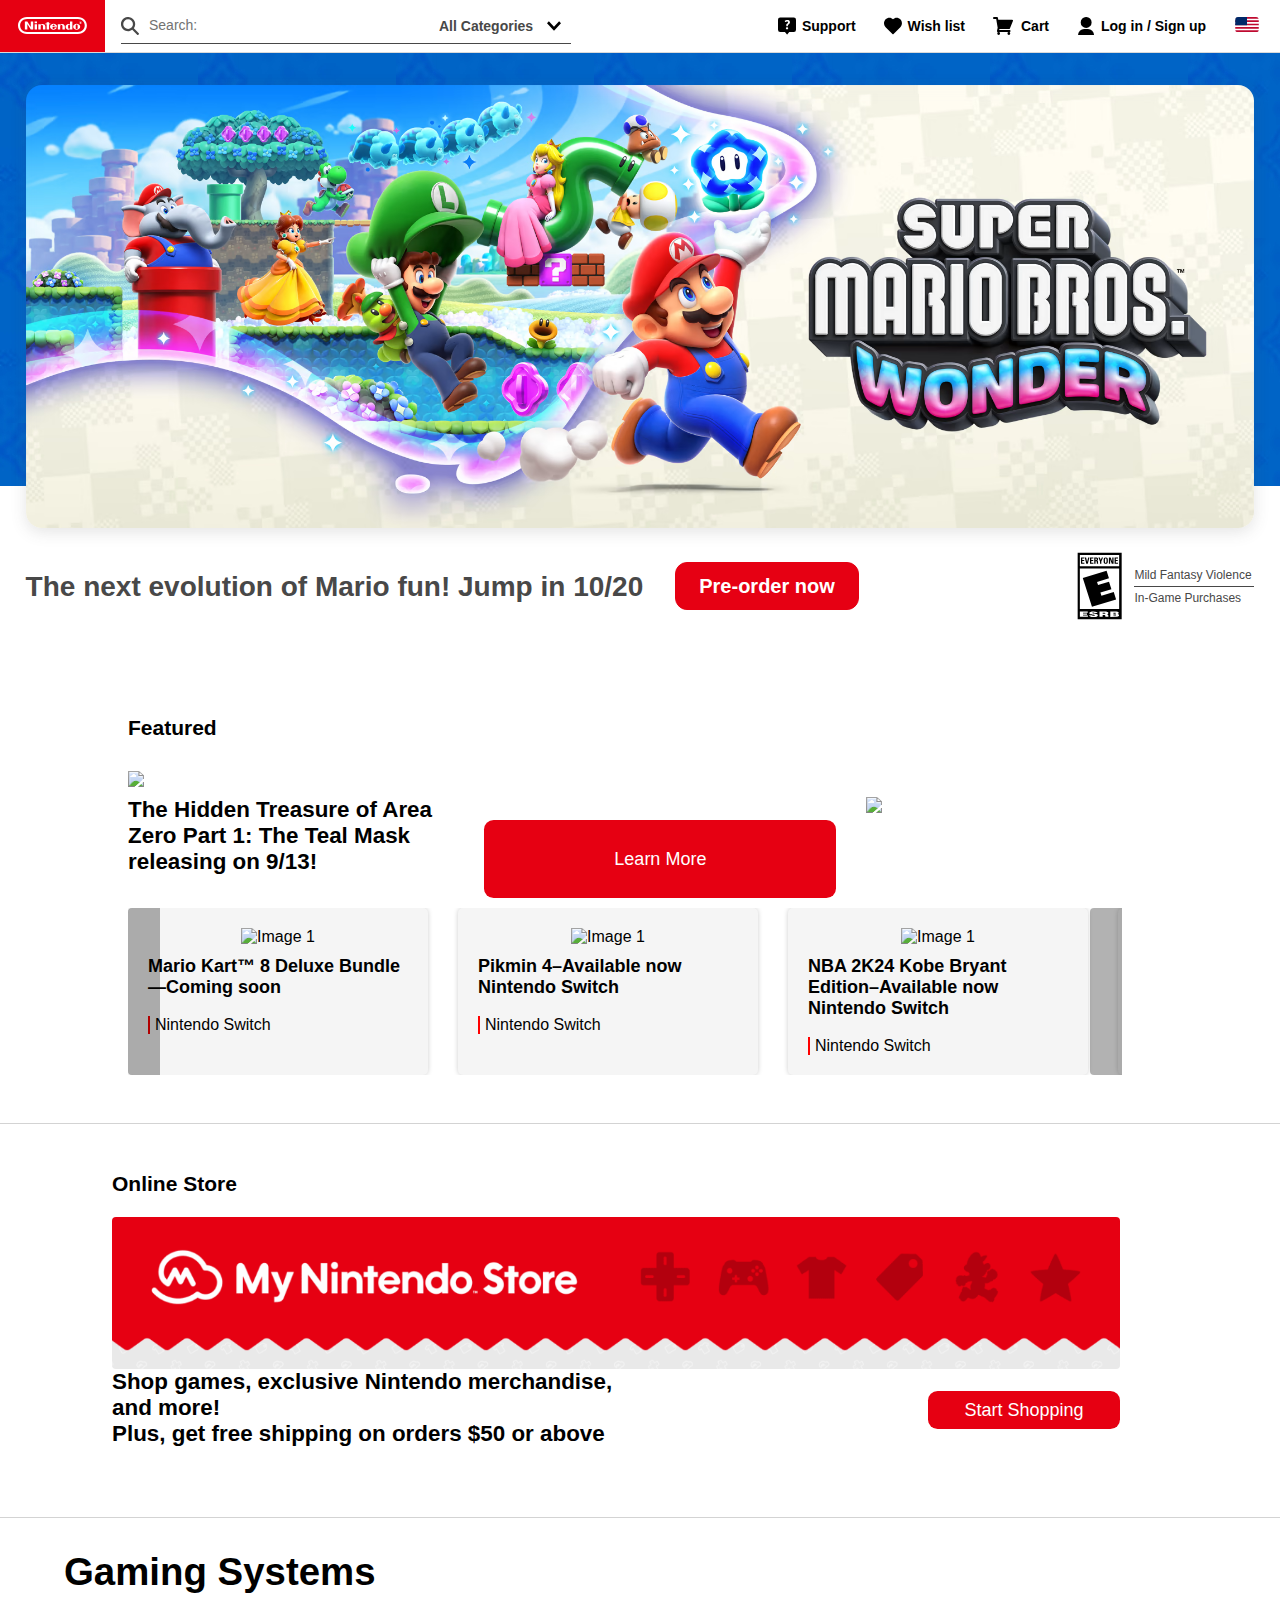
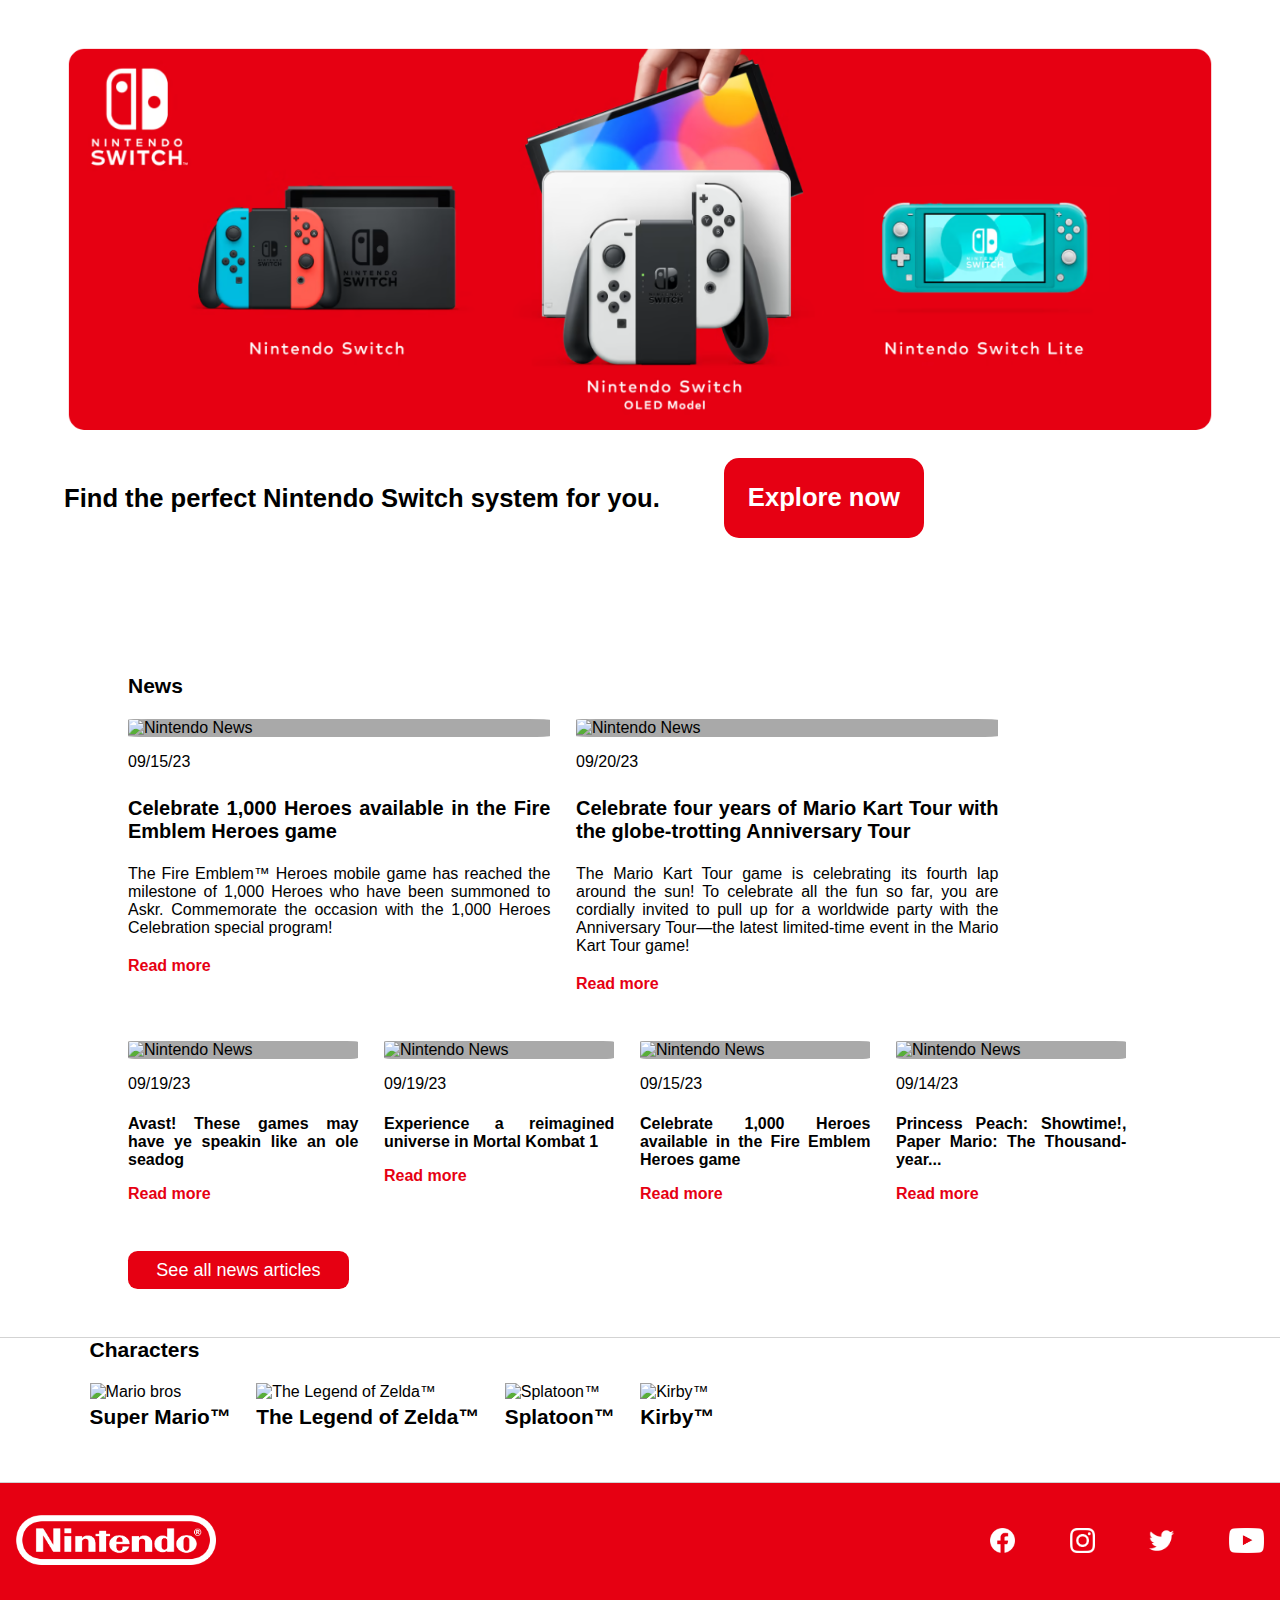
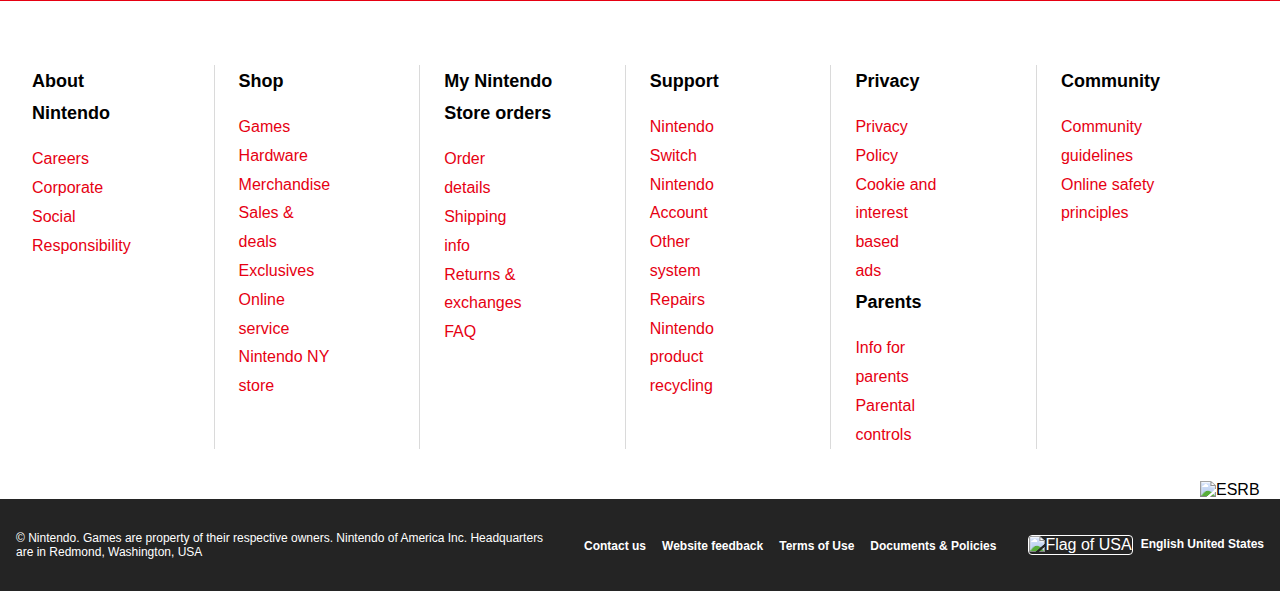
==== commit 021e7566: "feat: fixed image" ====
--- a/index.html
+++ b/index.html
@@ -16,7 +16,6 @@
     <link rel="stylesheet" href="styles/characters.css">
     <link rel="stylesheet" href="styles/section5.css">
     <link rel="stylesheet" href="styles/online-store.css">
-    <link rel="stylesheet" href="styles/section_1.css">
     <script src="https://kit.fontawesome.com/95a7ae64d9.js" crossorigin="anonymous"></script>
     <title>Nintendo</title>
 </head>
@@ -153,327 +152,7 @@
             </div> 
         </header>
     </nav>
-<section class="navbar_2_container">
-    <span class="blank_space" id="blank_space_s1_1"></span>
-    <div class="trigger">
-        <button class="button-navbar-2" id="showButton-store">
-            <svg xmlns="http://www.w3.org/2000/svg" class="svg" width="1.5rem" height="1.5rem" viewBox="0 0 24 24" stroke-width="1.5" stroke="currentColor" fill="none" stroke-linecap="round" stroke-linejoin="round">
-                <path stroke="none" d="M0 0h24v24H0z" fill="none"/>
-                <path d="M4 4m0 4a4 4 0 0 1 4 -4h8a4 4 0 0 1 4 4v8a4 4 0 0 1 -4 4h-8a4 4 0 0 1 -4 -4z" />
-                <path d="M9 8a3 3 0 0 0 6 0" />
-            </svg><h3 class="link-text">My Nintendo Store</h3>
-        </button>
-    </div>
-    <div class="trigger">
-        <button class="button-navbar-2" id="showButton-games">
-            <svg xmlns="http://www.w3.org/2000/svg" class="svg" width="1.5rem" height="1.5rem" viewBox="0 0 24 24" stroke-width="1.5" stroke="#3A3938" fill="none" stroke-linecap="round" stroke-linejoin="round">
-                <path stroke="none" d="M0 0h24v24H0z" fill="none"/>
-                <path d="M2 6m0 2a2 2 0 0 1 2 -2h16a2 2 0 0 1 2 2v8a2 2 0 0 1 -2 2h-16a2 2 0 0 1 -2 -2z" />
-                <path d="M6 12h4m-2 -2v4" />
-                <path d="M15 11l0 .01" />
-                <path d="M18 13l0 .01" />
-            </svg><h3 class="link-text">Games</h3>
-        </button>
-    </div>
-    <div class="trigger">
-        <button class="button-navbar-2" id="showButton-switch">
-            <svg xmlns="http://www.w3.org/2000/svg" class="svg" width="1.5rem" height="1.5rem" viewBox="0 0 24 24" stroke-width="1.5" stroke="#3A3938" fill="none" stroke-linecap="round" stroke-linejoin="round">
-                <path stroke="none" d="M0 0h24v24H0z" fill="none"/>
-                <path d="M10 20v-16h-3a4 4 0 0 0 -4 4v8a4 4 0 0 0 4 4h3z" />
-                <path d="M14 20v-16h3a4 4 0 0 1 4 4v8a4 4 0 0 1 -4 4h-3z" />
-                <circle cx="17.5" cy="15.5" r="1" fill="currentColor" />
-                <circle cx="6.5" cy="8.5" r="1" fill="currentColor" />
-            </svg><h3 class="link-text">Nintendo Switch</h3>
-        </button>
-    </div>
-    <div class="trigger">
-        <button class="button-navbar-2" id="showButton-news">
-            <svg xmlns="http://www.w3.org/2000/svg" class="svg" id="svg" width="1.5rem" height="1.5rem" viewBox="0 0 24 24" stroke-width="1.5" stroke="#3A3938" fill="none" stroke-linecap="round" stroke-linejoin="round">
-                <path stroke="none" d="M0 0h24v24H0z" fill="none"/>
-                <path d="M16 6h3a1 1 0 0 1 1 1v11a2 2 0 0 1 -4 0v-13a1 1 0 0 0 -1 -1h-10a1 1 0 0 0 -1 1v12a3 3 0 0 0 3 3h11" />
-                <path d="M8 8l4 0" />
-                <path d="M8 12l4 0" />
-                <path d="M8 16l4 0" />
-            </svg><a href="https://www.nintendo.com/whatsnew/" class="link-text" id="navbar-news-s1"><h3>News & Events</h3></a>
-        </button>
-    </div>
-    <div class="trigger">
-        <button class="button-navbar-2" id="showButton-play">
-            <svg xmlns="http://www.w3.org/2000/svg" class="svg" width="1.5rem" height="1.5rem" viewBox="0 0 24 24" stroke-width="1.5" stroke="currentColor" fill="none" stroke-linecap="round" stroke-linejoin="round">
-                <path stroke="none" d="M0 0h24v24H0z" fill="none"/>
-                <path d="M12 17.75l-6.172 3.245l1.179 -6.873l-5 -4.867l6.9 -1l3.086 -6.253l3.086 6.253l6.9 1l-5 4.867l1.179 6.873z" />
-            </svg><h3 class="link-text">Play Nintendo</h3>
-        </button>
-    </div>
-    <span class="blank_space" id="blank_space_s1_2"></span>
-</section>
-<!-- hidden navbar's section -->
-<!-- 1st hidden section -->
-<div class="hiddenElementBtn1">
-    <div class="button-dropdown-header" id="hid-el-ns">
-        <span class="hidden-ns-title">
-            <svg xmlns="http://www.w3.org/2000/svg" class="svg-ns-title" id="svg-ns-1" width="35px" height="35px" viewBox="0 0 24 24" stroke-width="1.5" stroke="currentColor" fill="none" stroke-linecap="round" stroke-linejoin="round">
-                <path stroke="none" d="M0 0h24v24H0z" fill="none"/>
-                <path d="M4 4m0 4a4 4 0 0 1 4 -4h8a4 4 0 0 1 4 4v8a4 4 0 0 1 -4 4h-8a4 4 0 0 1 -4 -4z" />
-                <path d="M9 8a3 3 0 0 0 6 0" />
-            </svg>
-            <h2 id="header-hid-ns">My Nintendo Store</h2> 
-        </span>
-        
-        <div class="close-button-ns-container">
-            <button class="close-button1">
-              <span>&times;</span>
-            </button>
-        </div>
-          
-    </div>
-    <div class="ns">
-        <div class="ns-games-s1">
-            <h3 class="svg-mns">
-                <svg xmlns="http://www.w3.org/2000/svg" class="svg-ns" width="1rem" height="1rem" id="svg-ns-2" viewBox="0 0 24 24" stroke-width="1.5" stroke="#ff2825" fill="none" stroke-linecap="round" stroke-linejoin="round">
-                <path stroke="none" d="M0 0h24v24H0z" fill="none"/>
-                <path d="M2 6m0 2a2 2 0 0 1 2 -2h16a2 2 0 0 1 2 2v8a2 2 0 0 1 -2 2h-16a2 2 0 0 1 -2 -2z" />
-                <path d="M6 12h4m-2 -2v4" />
-                <path d="M15 11l0 .01" />
-                <path d="M18 13l0 .01" />
-                </svg>
-                <a href="https://www.nintendo.com/store/games/" class="h3-s1" id="h3-1-s1">Games</a>
-            </h3>
-            <p><a href="https://www.nintendo.com/store/games/nintendo-switch-games/" class="games-options">Nintendo Switch games</a></p>
-            <p><a href="https://www.nintendo.com/store/games/new-releases/" class="games-options">New releases</a></p>
-            <p><a href="https://www.nintendo.com/store/sales-and-deals/" class="games-options">Sales & deals</a></p>
-        </div>
-
-        <div class="ns-hardware-s1">
-            <h3 class="svg-mns">
-                <svg xmlns="http://www.w3.org/2000/svg" class="svg-ns" width="1rem" height="1rem" id="svg-ns-3" viewBox="0 0 24 24" stroke-width="1.5" stroke="#ff2825" fill="none" stroke-linecap="round" stroke-linejoin="round">
-                    <path stroke="none" d="M0 0h24v24H0z" fill="none"/>
-                    <path d="M12 5h3.5a5 5 0 0 1 0 10h-5.5l-4.015 4.227a2.3 2.3 0 0 1 -3.923 -2.035l1.634 -8.173a5 5 0 0 1 4.904 -4.019h3.4z" />
-                    <path d="M14 15l4.07 4.284a2.3 2.3 0 0 0 3.925 -2.023l-1.6 -8.232" />
-                    <path d="M8 9v2" />
-                    <path d="M7 10h2" />
-                    <path d="M14 10h2" />
-                  </svg>
-                <a href="https://www.nintendo.com/store/hardware/" class="h3-s1" id="h3-2-s1">Hardware</a>
-            </h3>
-            <p><a href="https://www.nintendo.com/store/hardware/systems/" class="hardware-options">Nintendo Switch systems</a></p>
-            <p><a href="https://www.nintendo.com/store/hardware/joy-con-and-controllers/" class="hardware-options">Joy-Con & controllers</a></p>
-            <p><a href="https://www.nintendo.com/store/hardware/accessories/" class="hardware-options">Cases & more</a></p>
-            <p><a href="https://www.nintendo.com/store/hardware/parts/" class="hardware-options">Replacement parts</a></p>
-        </div>
-
-        <div class="ns-merchandise-s1">
-            <h3 class="svg-mns">
-                <svg xmlns="http://www.w3.org/2000/svg" class="svg-ns" width="1rem" height="1rem" id="svg-ns-4" viewBox="0 0 24 24" stroke-width="1.5" stroke="#ff2825" fill="none" stroke-linecap="round" stroke-linejoin="round">
-                    <path stroke="none" d="M0 0h24v24H0z" fill="none"/>
-                    <path d="M6 10.5l1.436 -4c.318 -.876 .728 -1.302 1.359 -1.302c.219 0 1.054 .365 1.88 .583c.825 .219 .733 -.329 .908 -.487c.176 -.158 .355 -.294 .61 -.294c.242 0 .553 .048 1.692 .448c.759 .267 1.493 .574 2.204 .922c1.175 .582 1.426 .913 1.595 1.507l.816 4.623c2.086 .898 3.5 2.357 3.5 3.682c0 1.685 -1.2 3.818 -5.957 3.818c-6.206 0 -14.043 -4.042 -14.043 -7.32c0 -1.044 1.333 -1.77 4 -2.18z" />
-                    <path d="M6 10.5c0 .969 4.39 3.5 9.5 3.5c1.314 0 3 .063 3 -1.5" />
-                  </svg>
-                <a href="https://www.nintendo.com/store/merchandise/" class="h3-s1" id="h3-3-s1">Merchandise</a>
-            </h3>
-            <p><a href="https://www.nintendo.com/store/merchandise/apparel/" class="merch-options">Apparel & accesories</a></p>
-            <p><a href="https://www.nintendo.com/store/merchandise/home-and-office/" class="merch-options">Home & office</a></p>
-            <p><a href="https://www.nintendo.com/store/merchandise/plush/" class="merch-options">Plush</a></p>
-            <p><a href="https://www.nintendo.com/store/merchandise/toys/" class="merch-options">Toys</a></p>
-        </div>
-
-        <div class="ns-se-s1">
-            <h3 class="svg-mns">
-                <svg xmlns="http://www.w3.org/2000/svg" class="svg-ns" width="1rem" height="1rem" id="svg-ns-5" viewBox="0 0 24 24" stroke-width="1.5" stroke="#ff2825" fill="none" stroke-linecap="round" stroke-linejoin="round">
-                    <path stroke="none" d="M0 0h24v24H0z" fill="none"/>
-                    <path d="M12 17.75l-6.172 3.245l1.179 -6.873l-5 -4.867l6.9 -1l3.086 -6.253l3.086 6.253l6.9 1l-5 4.867l1.179 6.873z" />
-                  </svg>
-                <a href="https://www.nintendo.com/store/exclusives/" class="h3-s1" id="h3-4-s1">Store exclusives</a>
-            </h3>
-            <p><a href="https://www.nintendo.com/store/exclusives/products/" class="se-options">Exclusive products</a></p>
-            <p><a href="https://www.nintendo.com/store/exclusives/rewards/" class="se-options">My Nintendo rewards</a></p>
-            <p><a href="https://www.nintendo.com/store/exclusives/online/" class="se-options">Nintendo Switch Online offers</a></p>
-        </div>
-
-        <div class="ns-char-s1">
-            <h3 class="svg-mns">
-                <svg xmlns="http://www.w3.org/2000/svg" class="svg-ns" width="1rem" height="1rem" id="svg-ns-6" viewBox="0 0 24 24" stroke-width="1.5" stroke="#ff2825" fill="none" stroke-linecap="round" stroke-linejoin="round">
-                    <path stroke="none" d="M0 0h24v24H0z" fill="none"/>
-                    <path d="M13 4m-1 0a1 1 0 1 0 2 0a1 1 0 1 0 -2 0" />
-                    <path d="M4 17l5 1l.75 -1.5" />
-                    <path d="M15 21l0 -4l-4 -3l1 -6" />
-                    <path d="M7 12l0 -3l5 -1l3 3l3 1" />
-                  </svg>
-                <a href="https://www.nintendo.com/store/characters/" class="h3-s1" id="h3-5-s1">Characters</a>
-            </h3>
-            <p><a href="https://www.nintendo.com/store/characters/pikmin/" class="characters-options">Pinkim</a></p>
-            <p><a href="https://www.nintendo.com/store/characters/splatoon/" class="characters-options">Splatoon</a></p>
-            <p><a href="https://www.nintendo.com/store/characters/mushroom-kingdom/" class="characters-options">Super Mario</a></p>
-            <p><a href="https://www.nintendo.com/store/characters/zelda/" class="characters-options">The Legend of Zelda</a></p>
-        </div>
-
-        <div class="ns-sales-s1">
-            <h3 class="svg-mns">
-                <svg xmlns="http://www.w3.org/2000/svg" class="svg-ns" width="1rem" height="1rem" id="svg-ns-6" viewBox="0 0 24 24" stroke-width="1.5" stroke="#ff2825" fill="none" stroke-linecap="round" stroke-linejoin="round">
-                    <path stroke="none" d="M0 0h24v24H0z" fill="none"/>
-                    <path d="M9 15l6 -6" />
-                    <circle cx="9.5" cy="9.5" r=".5" fill="currentColor" />
-                    <circle cx="14.5" cy="14.5" r=".5" fill="currentColor" />
-                    <path d="M12 12m-9 0a9 9 0 1 0 18 0a9 9 0 1 0 -18 0" />
-                  </svg>
-                <a href="https://www.nintendo.com/store/sales-and-deals/" class="h3-s1" id="h3-6-s1">Sales & deals</a>
-            </h3>
-        </div>
-    </div>
-    <div class="ns-shop-btn-container">
-        <button class="ns-shop-btn" id="ns-shop-btn"><a href="https://www.nintendo.com/store/">Shop all</a></button>
-    </div>
-</div>
-
-<!-- 2nd hidden section -->
-<div class="hiddenElementBtn2" id="hid-el-games">
-    <div class="games_dropdown">
-        <div class="games-button-dropdown" id="games-btn-dp1">
-            <a href="https://www.nintendo.com/store/games/nintendo-switch-games/">
-                <svg xmlns="http://www.w3.org/2000/svg" class="svg-games" width="60" height="60" viewBox="0 0 24 24" stroke-width="1.5" stroke="#9e9e9e" fill="none" stroke-linecap="round" stroke-linejoin="round">
-                    <path stroke="none" d="M0 0h24v24H0z" fill="none"/>
-                    <path d="M10 20v-16h-3a4 4 0 0 0 -4 4v8a4 4 0 0 0 4 4h3z" />
-                    <path d="M14 20v-16h3a4 4 0 0 1 4 4v8a4 4 0 0 1 -4 4h-3z" />
-                    <circle cx="17.5" cy="15.5" r="1" fill="currentColor" />
-                    <circle cx="6.5" cy="8.5" r="1" fill="currentColor" />
-                </svg>
-                <p class="hidden-games-options" id="hidden-games-options1">Nintendo Switch games</p>
-            </a>
-        </div>
-
-        <div class="games-button-dropdown" id="games-btn-dp2">
-            <a href="https://www.nintendo.com/store/games/new-releases/">
-                <svg xmlns="http://www.w3.org/2000/svg" class="svg-games" width="60" height="60" viewBox="0 0 24 24" stroke-width="1.5" stroke="#9e9e9e" fill="none" stroke-linecap="round" stroke-linejoin="round">
-                    <path stroke="none" d="M0 0h24v24H0z" fill="none"/>
-                    <path d="M18 8a3 3 0 0 1 0 6" />
-                    <path d="M10 8v11a1 1 0 0 1 -1 1h-1a1 1 0 0 1 -1 -1v-5" />
-                    <path d="M12 8h0l4.524 -3.77a.9 .9 0 0 1 1.476 .692v12.156a.9 .9 0 0 1 -1.476 .692l-4.524 -3.77h-8a1 1 0 0 1 -1 -1v-4a1 1 0 0 1 1 -1h8" />
-                </svg>
-                <p class="hidden-games-options" id="hidden-games-options2">New releases</p>
-            </a>
-        </div>
-
-        <div class="games-button-dropdown" id="games-btn-dp3">
-            <a href="https://www.nintendo.com/store/games/coming-soon/">
-                <svg xmlns="http://www.w3.org/2000/svg" class="svg-games" width="60" height="60" viewBox="0 0 24 24" stroke-width="1.5" stroke="#9e9e9e" fill="none" stroke-linecap="round" stroke-linejoin="round">
-                    <path stroke="none" d="M0 0h24v24H0z" fill="none"/>
-                    <path d="M11.5 21h-5.5a2 2 0 0 1 -2 -2v-12a2 2 0 0 1 2 -2h12a2 2 0 0 1 2 2v6" />
-                    <path d="M16 3v4" />
-                    <path d="M8 3v4" />
-                    <path d="M4 11h16" />
-                    <path d="M15 19l2 2l4 -4" />
-                </svg>
-                <p class="hidden-games-options" id="hidden-games-options3">Coming soon</p>
-            </a>
-        </div>
-        
-        <div class="games-button-dropdown" id="games-btn-dp4">
-            <a href="https://www.nintendo.com/store/games/">
-                <svg xmlns="http://www.w3.org/2000/svg" class="svg-games" width="60" height="60" viewBox="0 0 24 24" stroke-width="1.5" stroke="#9e9e9e" fill="none" stroke-linecap="round" stroke-linejoin="round">
-                    <path stroke="none" d="M0 0h24v24H0z" fill="none"/>
-                    <path d="M12 5m-2 0a2 2 0 1 0 4 0a2 2 0 1 0 -4 0" />
-                    <path d="M20 12.5v4.75a.734 .734 0 0 1 -.055 .325a.704 .704 0 0 1 -.348 .366l-5.462 2.58a5 5 0 0 1 -4.27 0l-5.462 -2.58a.705 .705 0 0 1 -.401 -.691l0 -4.75" />
-                    <path d="M4.431 12.216l5.634 -2.332a5.065 5.065 0 0 1 3.87 0l5.634 2.332a.692 .692 0 0 1 .028 1.269l-5.462 2.543a5.064 5.064 0 0 1 -4.27 0l-5.462 -2.543a.691 .691 0 0 1 .028 -1.27z" />
-                    <path d="M12 7l0 6" />
-                </svg>
-                <p class="hidden-games-options" id="hidden-games-options4">Shop games</p>
-            </a>
-        </div>
-
-        <div class="close-button-games-container">
-            <button class="close-button2">
-              <span>&times;</span>
-            </button>
-        </div>
-    </div>
-</div>
-
-<!-- 3rd hidden section -->
-<div class="hiddenElementBtn3" id="hid-el-nswitch">
-    <div class="nswitch_dropdown">
-        <a href="https://www.nintendo.com/switch/">
-            <div class="nswitch-button-dropdown">
-                <img src="assets/img/ns-nslineup.png" class="nswitch-img" id="nswitch-img-1" alt="Nintendo Switch lineup">
-                <p class="hidden-nswitch-options" id="hidden-nswitch-options1">Nintendo Switch lineup</p>
-            </div>
-        </a>
-
-        <a href="https://www.nintendo.com/switch/compare/">
-            <div class="nswitch-button-dropdown">
-                <img src="assets/img/ns-compare.png" class="nswitch-img" id="nswitch-img-2" alt="Nintendo Switch lineup">
-                <p class="hidden-nswitch-options" id="hidden-nswitch-options2">Compare systems</p>
-            </div>
-        </a>
-
-        <a href="https://www.nintendo.com/switch/online/">
-            <div class="nswitch-button-dropdown">
-                <img src="assets/img/ns-online-service.png" class="nswitch-img" id="nswitch-img-3" alt="Nintendo Switch lineup">
-                <p class="hidden-nswitch-options" id="hidden-nswitch-options3">Online service</p>
-            </div>
-        </a>
-
-        <a href="https://www.nintendo.com/store/hardware/">
-            <div class="nswitch-button-dropdown">
-                <img src="assets/img/ns-accessories.png" class="nswitch-img" id="nswitch-img-4" alt="Nintendo Switch lineup">
-                <p class="hidden-nswitch-options" id="hidden-nswitch-options4">Accesories</p>
-            </div>
-        </a>
-
-        <a href="https://www.nintendo.com/store/hardware/systems/">
-            <div class="nswitch-button-dropdown">
-                <img src="assets/img/ns-shop-systems.png" class="nswitch-img" id="nswitch-img-5" alt="Nintendo Switch lineup">
-                <p class="hidden-nswitch-options" id="hidden-nswitch-options5">Shop systems</p>
-            </div>
-        </a>
-
-        <div class="close-button-nswitch-container">
-            <button class="close-button3">
-              <span>&times;</span>
-            </button>
-        </div>
-    </div>
-</div>
-
-<!-- 4th hidden section -->
-<div class="hiddenElementBtn4" id="hid-el-playnintendo">
-<div class="playnintendo_dropdown">
-    <a href="https://play.nintendo.com/?_gl=1*1yj29a8*_ga*MTQ1OTc2MTY2Ni4xNjk0MDg0Mjg5*_ga_F6ERC4HMNZ*MTY5NjM0NDI3NS41MC4xLjE2OTYzNDY5MzguMC4wLjA.">
-        <div class="playnintendo-button-dropdown">
-            <svg xmlns="http://www.w3.org/2000/svg" class="svg-playnintendo" width="60" height="60" viewBox="0 0 24 24" stroke-width="1.5" stroke="#9e9e9e" fill="none" stroke-linecap="round" stroke-linejoin="round">
-                <path stroke="none" d="M0 0h24v24H0z" fill="none"/>
-                <path d="M3.5 17.5c5.667 4.667 11.333 4.667 17 0" />
-                <path d="M19 18.5l-2 -8.5l1 -2l2 1l1.5 -1.5l-2.5 -4.5c-5.052 .218 -5.99 3.133 -7 6h-6a3 3 0 0 0 -3 3" />
-                <path d="M5 18.5l2 -9.5" />
-                <path d="M8 20l2 -5h4l2 5" />
-            </svg>
-            <p class="hidden-playnintendo-options" id="hidden-playnintendo-options2">For kids</p>
-        </div>
-    </a>
-
-    <a href="https://play.nintendo.com/parents/?_gl=1*16qox96*_ga*MTQ1OTc2MTY2Ni4xNjk0MDg0Mjg5*_ga_F6ERC4HMNZ*MTY5NjM0NDI3NS41MC4xLjE2OTYzNDY5MzguMC4wLjA.">
-        <div class="playnintendo-button-dropdown">
-            <svg xmlns="http://www.w3.org/2000/svg" class="svg-playnintendo" width="60" height="60" viewBox="0 0 24 24" stroke-width="1.5" stroke="#9e9e9e" fill="none" stroke-linecap="round" stroke-linejoin="round">
-                <path stroke="none" d="M0 0h24v24H0z" fill="none"/>
-                <path d="M12 21a9 9 0 1 1 0 -18a9 9 0 0 1 0 18z" />
-                <path d="M10 10c-.5 -1 -2.5 -1 -3 0" />
-                <path d="M17 10c-.5 -1 -2.5 -1 -3 0" />
-                <path d="M14.5 15a3.5 3.5 0 0 1 -5 0" />
-            </svg>
-            <p class="hidden-playnintendo-options" id="hidden-playnintendo-options1">For parents</p>
-        </div>
-    </a>
-
-    <div class="close-button-playnintendo-container">
-        <button class="close-button4">
-          <span>&times;</span>
-        </button>
-    </div>
-</div>
-</div>
-
-<section class="main-banner"></section>
-
-<nav class="alt-navbar-container">
+    <nav class="alt-navbar-container">
     <div class="alt-navbar">
         <div class="sec-icon"><h2><a href="#"><i class="fa-solid fa-bars" ></i></a></h2></div>
         <div class="sec-icon"><h2><a href="#"><i class="fa-solid fa-heart" ></i></a></h2></div>
@@ -700,6 +379,7 @@
         </div>
         <div class="sec-news">
             <div class="card-sec" id="card-sec1">
+                <img src="https://assets.nintendo.com/image/upload/f_auto/q_auto/dpr_2.0/c_scale,w_800/ncom/en_US/articles/2023/race-into-even-more-content-with-a-free-update-for-f-zero-99/1280x720_Switch_News_Fzero"  alt="Nintendo News">
                 <p>09/19/23</p>
                 <h5>Avast! These games may have ye speakin like an ole seadog</h5>
                 <a href="#">Read more</a>
@@ -925,6 +605,6 @@
             </div>
         </div>
     </section>
-    <script src="js/section1.js"></script>
 </body>
+
 </html>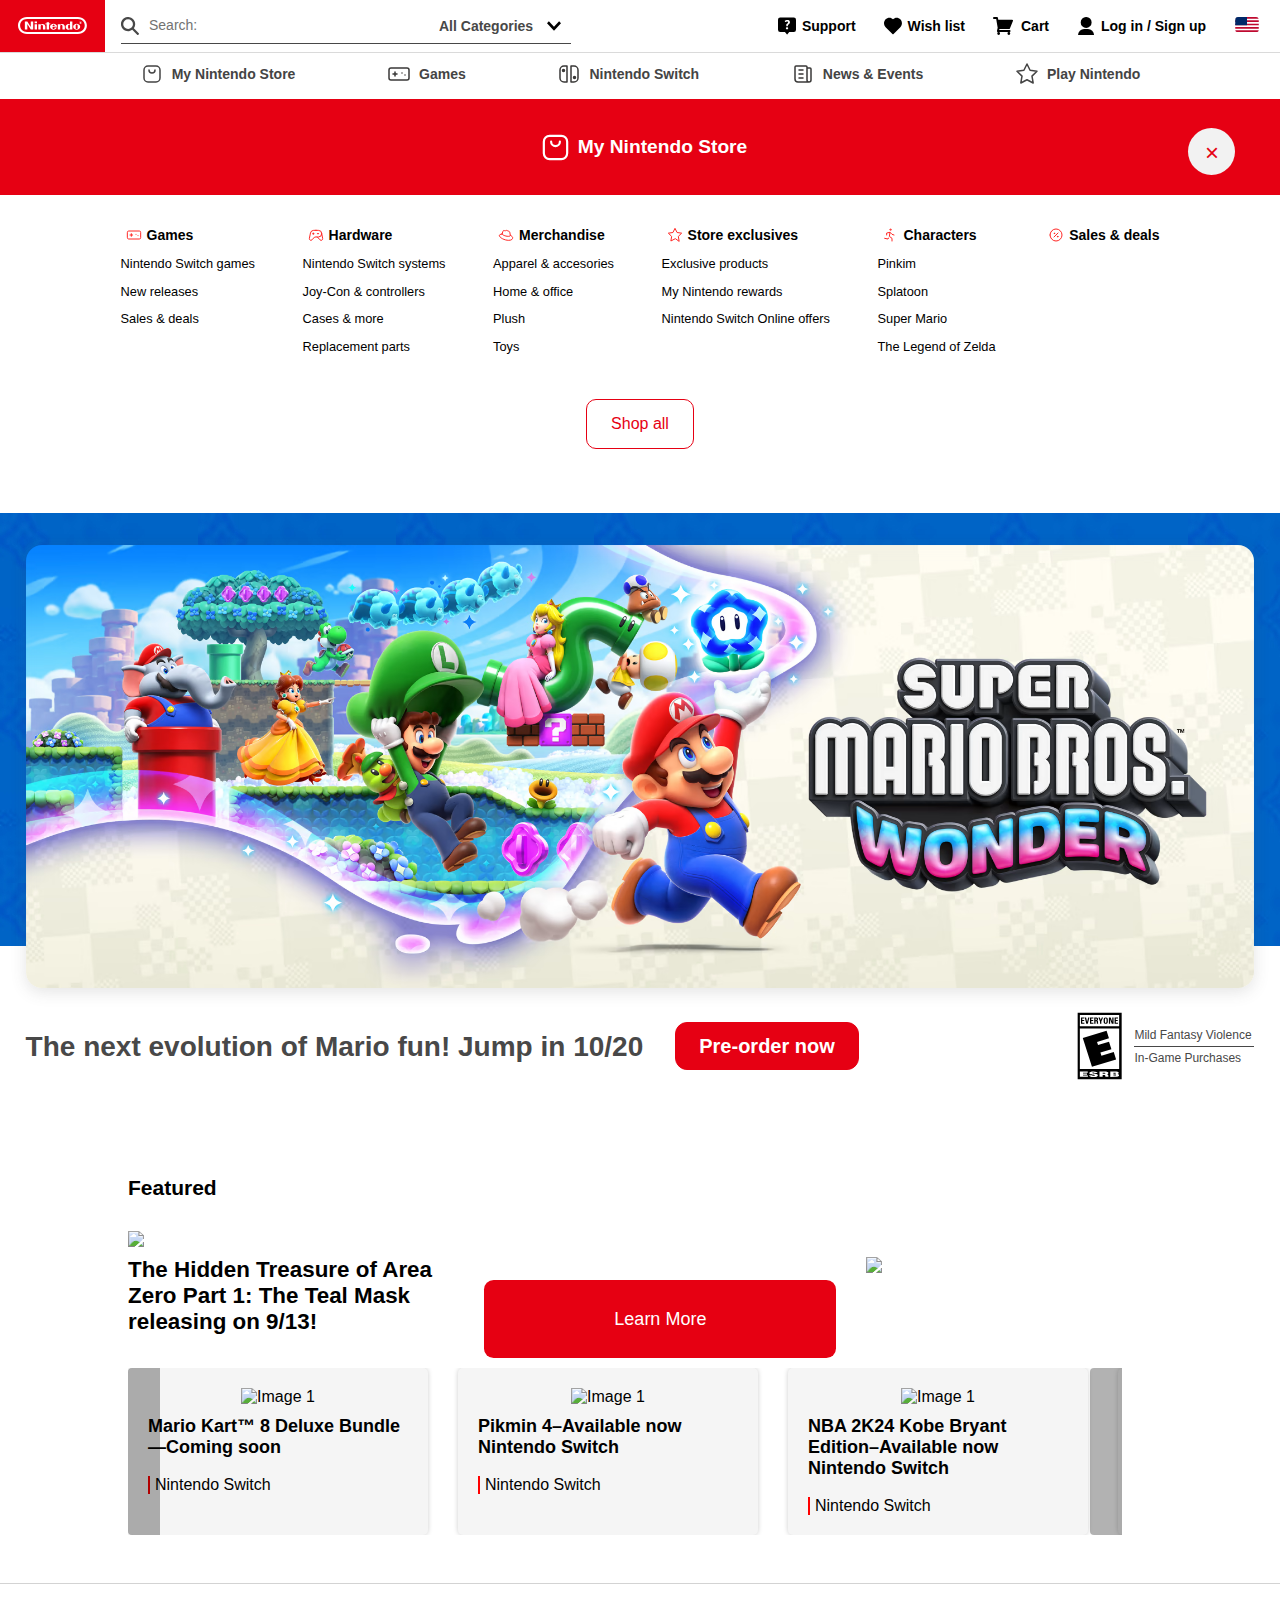
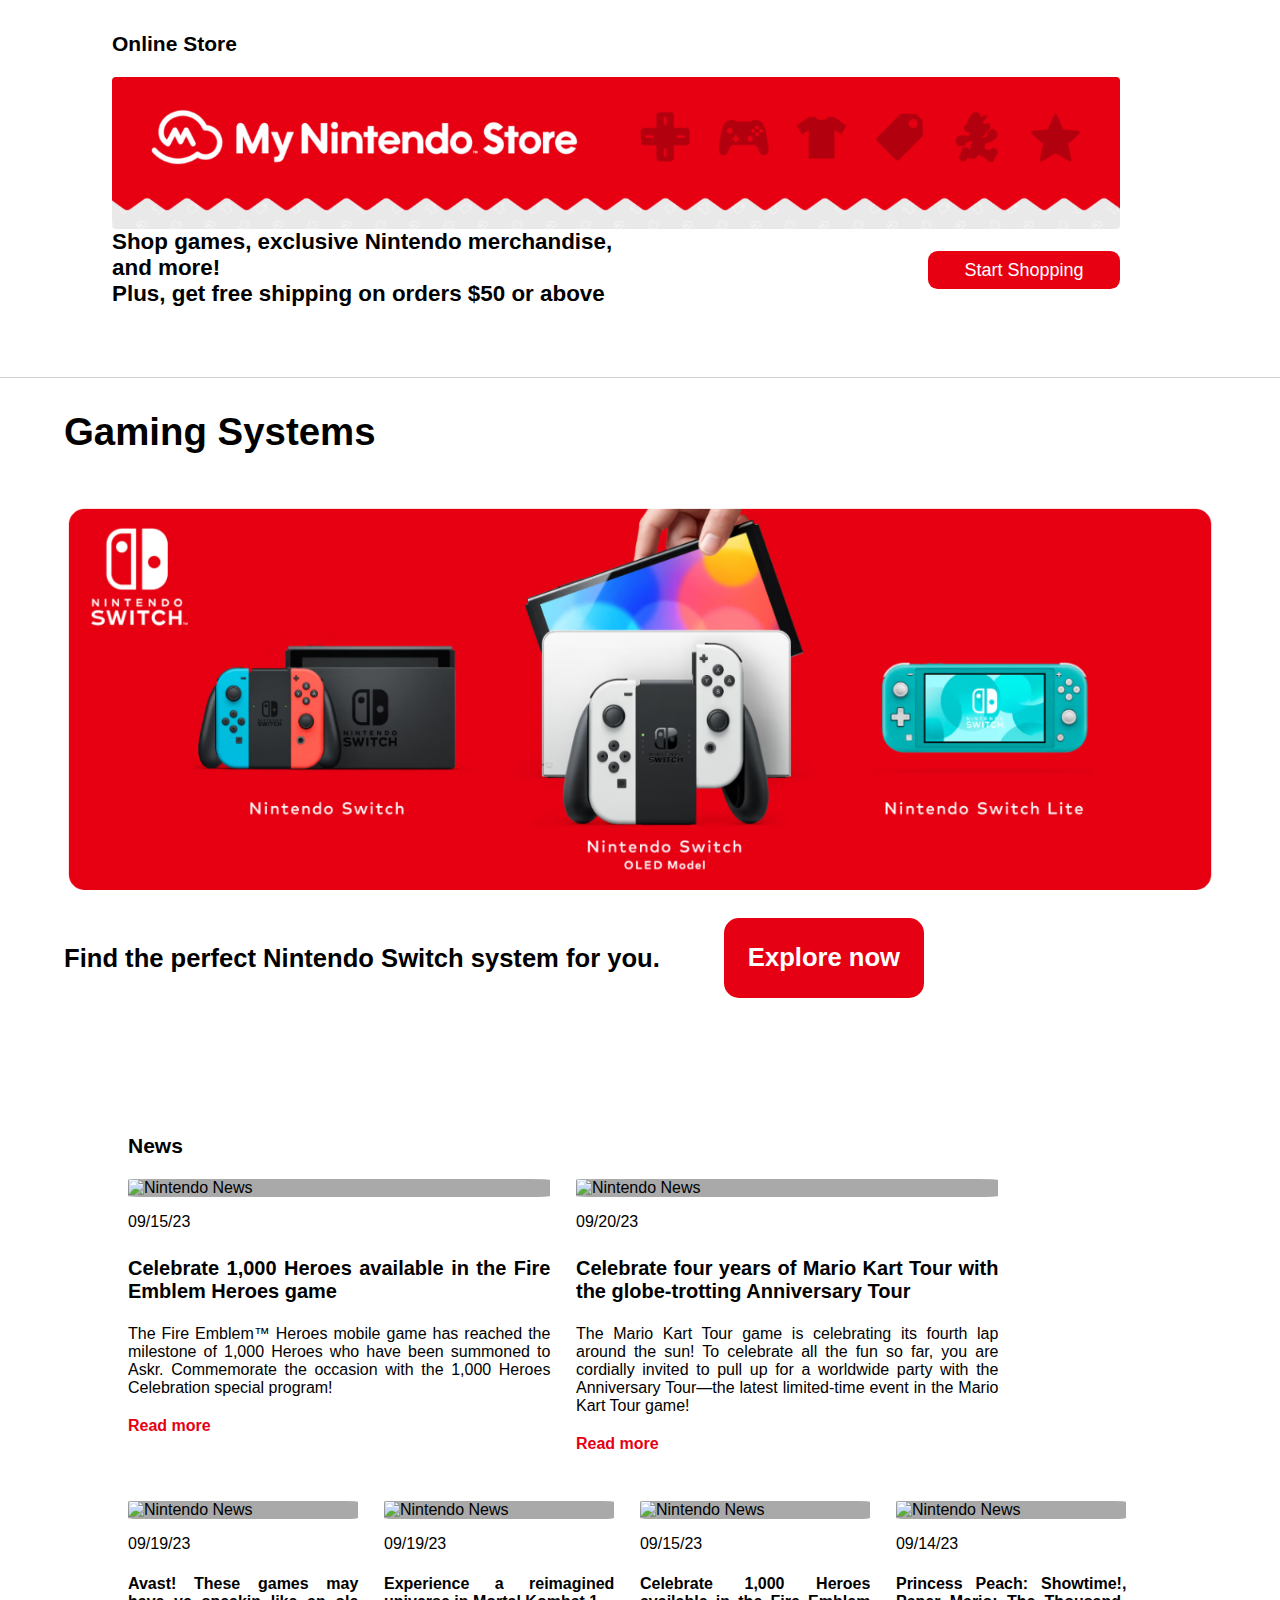
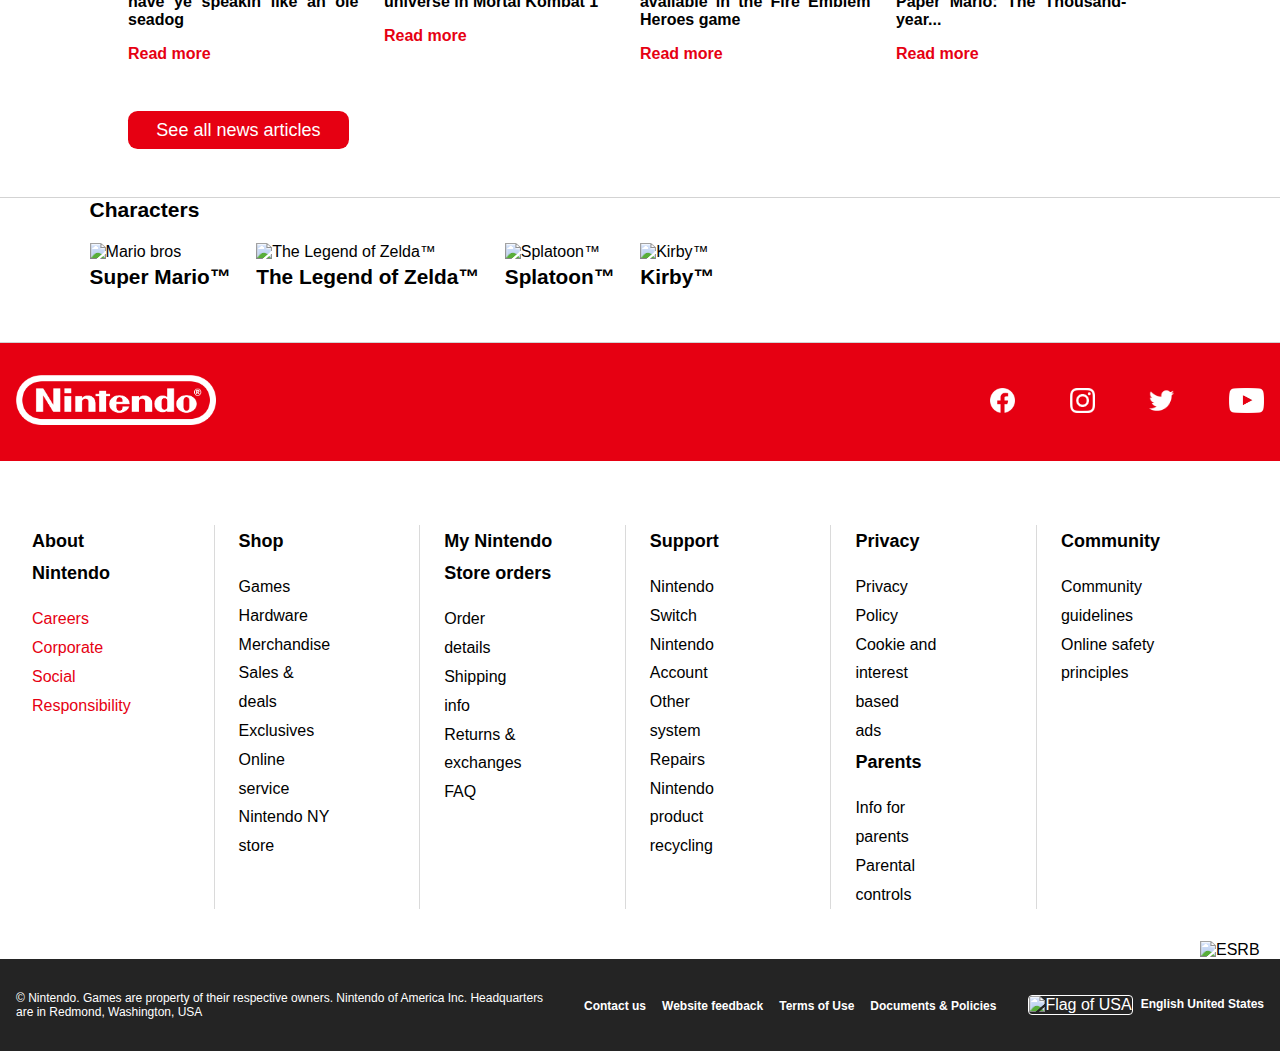
==== commit b4a67b90: "Merge branch 'main' of https://github.com/MariaIllanes/nintendo into main" ====
--- a/index.html
+++ b/index.html
@@ -16,6 +16,7 @@
     <link rel="stylesheet" href="styles/characters.css">
     <link rel="stylesheet" href="styles/section5.css">
     <link rel="stylesheet" href="styles/online-store.css">
+    <link rel="stylesheet" href="styles/section_1.css">
     <script src="https://kit.fontawesome.com/95a7ae64d9.js" crossorigin="anonymous"></script>
     <title>Nintendo</title>
 </head>
@@ -152,7 +153,327 @@
             </div> 
         </header>
     </nav>
-    <nav class="alt-navbar-container">
+<section class="navbar_2_container">
+    <span class="blank_space" id="blank_space_s1_1"></span>
+    <div class="trigger">
+        <button class="button-navbar-2" id="showButton-store">
+            <svg xmlns="http://www.w3.org/2000/svg" class="svg" width="1.5rem" height="1.5rem" viewBox="0 0 24 24" stroke-width="1.5" stroke="currentColor" fill="none" stroke-linecap="round" stroke-linejoin="round">
+                <path stroke="none" d="M0 0h24v24H0z" fill="none"/>
+                <path d="M4 4m0 4a4 4 0 0 1 4 -4h8a4 4 0 0 1 4 4v8a4 4 0 0 1 -4 4h-8a4 4 0 0 1 -4 -4z" />
+                <path d="M9 8a3 3 0 0 0 6 0" />
+            </svg><h3 class="link-text">My Nintendo Store</h3>
+        </button>
+    </div>
+    <div class="trigger">
+        <button class="button-navbar-2" id="showButton-games">
+            <svg xmlns="http://www.w3.org/2000/svg" class="svg" width="1.5rem" height="1.5rem" viewBox="0 0 24 24" stroke-width="1.5" stroke="#3A3938" fill="none" stroke-linecap="round" stroke-linejoin="round">
+                <path stroke="none" d="M0 0h24v24H0z" fill="none"/>
+                <path d="M2 6m0 2a2 2 0 0 1 2 -2h16a2 2 0 0 1 2 2v8a2 2 0 0 1 -2 2h-16a2 2 0 0 1 -2 -2z" />
+                <path d="M6 12h4m-2 -2v4" />
+                <path d="M15 11l0 .01" />
+                <path d="M18 13l0 .01" />
+            </svg><h3 class="link-text">Games</h3>
+        </button>
+    </div>
+    <div class="trigger">
+        <button class="button-navbar-2" id="showButton-switch">
+            <svg xmlns="http://www.w3.org/2000/svg" class="svg" width="1.5rem" height="1.5rem" viewBox="0 0 24 24" stroke-width="1.5" stroke="#3A3938" fill="none" stroke-linecap="round" stroke-linejoin="round">
+                <path stroke="none" d="M0 0h24v24H0z" fill="none"/>
+                <path d="M10 20v-16h-3a4 4 0 0 0 -4 4v8a4 4 0 0 0 4 4h3z" />
+                <path d="M14 20v-16h3a4 4 0 0 1 4 4v8a4 4 0 0 1 -4 4h-3z" />
+                <circle cx="17.5" cy="15.5" r="1" fill="currentColor" />
+                <circle cx="6.5" cy="8.5" r="1" fill="currentColor" />
+            </svg><h3 class="link-text">Nintendo Switch</h3>
+        </button>
+    </div>
+    <div class="trigger">
+        <button class="button-navbar-2" id="showButton-news">
+            <svg xmlns="http://www.w3.org/2000/svg" class="svg" id="svg" width="1.5rem" height="1.5rem" viewBox="0 0 24 24" stroke-width="1.5" stroke="#3A3938" fill="none" stroke-linecap="round" stroke-linejoin="round">
+                <path stroke="none" d="M0 0h24v24H0z" fill="none"/>
+                <path d="M16 6h3a1 1 0 0 1 1 1v11a2 2 0 0 1 -4 0v-13a1 1 0 0 0 -1 -1h-10a1 1 0 0 0 -1 1v12a3 3 0 0 0 3 3h11" />
+                <path d="M8 8l4 0" />
+                <path d="M8 12l4 0" />
+                <path d="M8 16l4 0" />
+            </svg><a href="https://www.nintendo.com/whatsnew/" class="link-text" id="navbar-news-s1"><h3>News & Events</h3></a>
+        </button>
+    </div>
+    <div class="trigger">
+        <button class="button-navbar-2" id="showButton-play">
+            <svg xmlns="http://www.w3.org/2000/svg" class="svg" width="1.5rem" height="1.5rem" viewBox="0 0 24 24" stroke-width="1.5" stroke="currentColor" fill="none" stroke-linecap="round" stroke-linejoin="round">
+                <path stroke="none" d="M0 0h24v24H0z" fill="none"/>
+                <path d="M12 17.75l-6.172 3.245l1.179 -6.873l-5 -4.867l6.9 -1l3.086 -6.253l3.086 6.253l6.9 1l-5 4.867l1.179 6.873z" />
+            </svg><h3 class="link-text">Play Nintendo</h3>
+        </button>
+    </div>
+    <span class="blank_space" id="blank_space_s1_2"></span>
+</section>
+<!-- hidden navbar's section -->
+<!-- 1st hidden section -->
+<div class="hiddenElementBtn1">
+    <div class="button-dropdown-header" id="hid-el-ns">
+        <span class="hidden-ns-title">
+            <svg xmlns="http://www.w3.org/2000/svg" class="svg-ns-title" id="svg-ns-1" width="35px" height="35px" viewBox="0 0 24 24" stroke-width="1.5" stroke="currentColor" fill="none" stroke-linecap="round" stroke-linejoin="round">
+                <path stroke="none" d="M0 0h24v24H0z" fill="none"/>
+                <path d="M4 4m0 4a4 4 0 0 1 4 -4h8a4 4 0 0 1 4 4v8a4 4 0 0 1 -4 4h-8a4 4 0 0 1 -4 -4z" />
+                <path d="M9 8a3 3 0 0 0 6 0" />
+            </svg>
+            <h2 id="header-hid-ns">My Nintendo Store</h2> 
+        </span>
+        
+        <div class="close-button-ns-container">
+            <button class="close-button1">
+              <span>&times;</span>
+            </button>
+        </div>
+          
+    </div>
+    <div class="ns">
+        <div class="ns-games-s1">
+            <h3 class="svg-mns">
+                <svg xmlns="http://www.w3.org/2000/svg" class="svg-ns" width="1rem" height="1rem" id="svg-ns-2" viewBox="0 0 24 24" stroke-width="1.5" stroke="#ff2825" fill="none" stroke-linecap="round" stroke-linejoin="round">
+                <path stroke="none" d="M0 0h24v24H0z" fill="none"/>
+                <path d="M2 6m0 2a2 2 0 0 1 2 -2h16a2 2 0 0 1 2 2v8a2 2 0 0 1 -2 2h-16a2 2 0 0 1 -2 -2z" />
+                <path d="M6 12h4m-2 -2v4" />
+                <path d="M15 11l0 .01" />
+                <path d="M18 13l0 .01" />
+                </svg>
+                <a href="https://www.nintendo.com/store/games/" class="h3-s1" id="h3-1-s1">Games</a>
+            </h3>
+            <p><a href="https://www.nintendo.com/store/games/nintendo-switch-games/" class="games-options">Nintendo Switch games</a></p>
+            <p><a href="https://www.nintendo.com/store/games/new-releases/" class="games-options">New releases</a></p>
+            <p><a href="https://www.nintendo.com/store/sales-and-deals/" class="games-options">Sales & deals</a></p>
+        </div>
+
+        <div class="ns-hardware-s1">
+            <h3 class="svg-mns">
+                <svg xmlns="http://www.w3.org/2000/svg" class="svg-ns" width="1rem" height="1rem" id="svg-ns-3" viewBox="0 0 24 24" stroke-width="1.5" stroke="#ff2825" fill="none" stroke-linecap="round" stroke-linejoin="round">
+                    <path stroke="none" d="M0 0h24v24H0z" fill="none"/>
+                    <path d="M12 5h3.5a5 5 0 0 1 0 10h-5.5l-4.015 4.227a2.3 2.3 0 0 1 -3.923 -2.035l1.634 -8.173a5 5 0 0 1 4.904 -4.019h3.4z" />
+                    <path d="M14 15l4.07 4.284a2.3 2.3 0 0 0 3.925 -2.023l-1.6 -8.232" />
+                    <path d="M8 9v2" />
+                    <path d="M7 10h2" />
+                    <path d="M14 10h2" />
+                  </svg>
+                <a href="https://www.nintendo.com/store/hardware/" class="h3-s1" id="h3-2-s1">Hardware</a>
+            </h3>
+            <p><a href="https://www.nintendo.com/store/hardware/systems/" class="hardware-options">Nintendo Switch systems</a></p>
+            <p><a href="https://www.nintendo.com/store/hardware/joy-con-and-controllers/" class="hardware-options">Joy-Con & controllers</a></p>
+            <p><a href="https://www.nintendo.com/store/hardware/accessories/" class="hardware-options">Cases & more</a></p>
+            <p><a href="https://www.nintendo.com/store/hardware/parts/" class="hardware-options">Replacement parts</a></p>
+        </div>
+
+        <div class="ns-merchandise-s1">
+            <h3 class="svg-mns">
+                <svg xmlns="http://www.w3.org/2000/svg" class="svg-ns" width="1rem" height="1rem" id="svg-ns-4" viewBox="0 0 24 24" stroke-width="1.5" stroke="#ff2825" fill="none" stroke-linecap="round" stroke-linejoin="round">
+                    <path stroke="none" d="M0 0h24v24H0z" fill="none"/>
+                    <path d="M6 10.5l1.436 -4c.318 -.876 .728 -1.302 1.359 -1.302c.219 0 1.054 .365 1.88 .583c.825 .219 .733 -.329 .908 -.487c.176 -.158 .355 -.294 .61 -.294c.242 0 .553 .048 1.692 .448c.759 .267 1.493 .574 2.204 .922c1.175 .582 1.426 .913 1.595 1.507l.816 4.623c2.086 .898 3.5 2.357 3.5 3.682c0 1.685 -1.2 3.818 -5.957 3.818c-6.206 0 -14.043 -4.042 -14.043 -7.32c0 -1.044 1.333 -1.77 4 -2.18z" />
+                    <path d="M6 10.5c0 .969 4.39 3.5 9.5 3.5c1.314 0 3 .063 3 -1.5" />
+                  </svg>
+                <a href="https://www.nintendo.com/store/merchandise/" class="h3-s1" id="h3-3-s1">Merchandise</a>
+            </h3>
+            <p><a href="https://www.nintendo.com/store/merchandise/apparel/" class="merch-options">Apparel & accesories</a></p>
+            <p><a href="https://www.nintendo.com/store/merchandise/home-and-office/" class="merch-options">Home & office</a></p>
+            <p><a href="https://www.nintendo.com/store/merchandise/plush/" class="merch-options">Plush</a></p>
+            <p><a href="https://www.nintendo.com/store/merchandise/toys/" class="merch-options">Toys</a></p>
+        </div>
+
+        <div class="ns-se-s1">
+            <h3 class="svg-mns">
+                <svg xmlns="http://www.w3.org/2000/svg" class="svg-ns" width="1rem" height="1rem" id="svg-ns-5" viewBox="0 0 24 24" stroke-width="1.5" stroke="#ff2825" fill="none" stroke-linecap="round" stroke-linejoin="round">
+                    <path stroke="none" d="M0 0h24v24H0z" fill="none"/>
+                    <path d="M12 17.75l-6.172 3.245l1.179 -6.873l-5 -4.867l6.9 -1l3.086 -6.253l3.086 6.253l6.9 1l-5 4.867l1.179 6.873z" />
+                  </svg>
+                <a href="https://www.nintendo.com/store/exclusives/" class="h3-s1" id="h3-4-s1">Store exclusives</a>
+            </h3>
+            <p><a href="https://www.nintendo.com/store/exclusives/products/" class="se-options">Exclusive products</a></p>
+            <p><a href="https://www.nintendo.com/store/exclusives/rewards/" class="se-options">My Nintendo rewards</a></p>
+            <p><a href="https://www.nintendo.com/store/exclusives/online/" class="se-options">Nintendo Switch Online offers</a></p>
+        </div>
+
+        <div class="ns-char-s1">
+            <h3 class="svg-mns">
+                <svg xmlns="http://www.w3.org/2000/svg" class="svg-ns" width="1rem" height="1rem" id="svg-ns-6" viewBox="0 0 24 24" stroke-width="1.5" stroke="#ff2825" fill="none" stroke-linecap="round" stroke-linejoin="round">
+                    <path stroke="none" d="M0 0h24v24H0z" fill="none"/>
+                    <path d="M13 4m-1 0a1 1 0 1 0 2 0a1 1 0 1 0 -2 0" />
+                    <path d="M4 17l5 1l.75 -1.5" />
+                    <path d="M15 21l0 -4l-4 -3l1 -6" />
+                    <path d="M7 12l0 -3l5 -1l3 3l3 1" />
+                  </svg>
+                <a href="https://www.nintendo.com/store/characters/" class="h3-s1" id="h3-5-s1">Characters</a>
+            </h3>
+            <p><a href="https://www.nintendo.com/store/characters/pikmin/" class="characters-options">Pinkim</a></p>
+            <p><a href="https://www.nintendo.com/store/characters/splatoon/" class="characters-options">Splatoon</a></p>
+            <p><a href="https://www.nintendo.com/store/characters/mushroom-kingdom/" class="characters-options">Super Mario</a></p>
+            <p><a href="https://www.nintendo.com/store/characters/zelda/" class="characters-options">The Legend of Zelda</a></p>
+        </div>
+
+        <div class="ns-sales-s1">
+            <h3 class="svg-mns">
+                <svg xmlns="http://www.w3.org/2000/svg" class="svg-ns" width="1rem" height="1rem" id="svg-ns-6" viewBox="0 0 24 24" stroke-width="1.5" stroke="#ff2825" fill="none" stroke-linecap="round" stroke-linejoin="round">
+                    <path stroke="none" d="M0 0h24v24H0z" fill="none"/>
+                    <path d="M9 15l6 -6" />
+                    <circle cx="9.5" cy="9.5" r=".5" fill="currentColor" />
+                    <circle cx="14.5" cy="14.5" r=".5" fill="currentColor" />
+                    <path d="M12 12m-9 0a9 9 0 1 0 18 0a9 9 0 1 0 -18 0" />
+                  </svg>
+                <a href="https://www.nintendo.com/store/sales-and-deals/" class="h3-s1" id="h3-6-s1">Sales & deals</a>
+            </h3>
+        </div>
+    </div>
+    <div class="ns-shop-btn-container">
+        <button class="ns-shop-btn" id="ns-shop-btn"><a href="https://www.nintendo.com/store/">Shop all</a></button>
+    </div>
+</div>
+
+<!-- 2nd hidden section -->
+<div class="hiddenElementBtn2" id="hid-el-games">
+    <div class="games_dropdown">
+        <div class="games-button-dropdown" id="games-btn-dp1">
+            <a href="https://www.nintendo.com/store/games/nintendo-switch-games/">
+                <svg xmlns="http://www.w3.org/2000/svg" class="svg-games" width="60" height="60" viewBox="0 0 24 24" stroke-width="1.5" stroke="#9e9e9e" fill="none" stroke-linecap="round" stroke-linejoin="round">
+                    <path stroke="none" d="M0 0h24v24H0z" fill="none"/>
+                    <path d="M10 20v-16h-3a4 4 0 0 0 -4 4v8a4 4 0 0 0 4 4h3z" />
+                    <path d="M14 20v-16h3a4 4 0 0 1 4 4v8a4 4 0 0 1 -4 4h-3z" />
+                    <circle cx="17.5" cy="15.5" r="1" fill="currentColor" />
+                    <circle cx="6.5" cy="8.5" r="1" fill="currentColor" />
+                </svg>
+                <p class="hidden-games-options" id="hidden-games-options1">Nintendo Switch games</p>
+            </a>
+        </div>
+
+        <div class="games-button-dropdown" id="games-btn-dp2">
+            <a href="https://www.nintendo.com/store/games/new-releases/">
+                <svg xmlns="http://www.w3.org/2000/svg" class="svg-games" width="60" height="60" viewBox="0 0 24 24" stroke-width="1.5" stroke="#9e9e9e" fill="none" stroke-linecap="round" stroke-linejoin="round">
+                    <path stroke="none" d="M0 0h24v24H0z" fill="none"/>
+                    <path d="M18 8a3 3 0 0 1 0 6" />
+                    <path d="M10 8v11a1 1 0 0 1 -1 1h-1a1 1 0 0 1 -1 -1v-5" />
+                    <path d="M12 8h0l4.524 -3.77a.9 .9 0 0 1 1.476 .692v12.156a.9 .9 0 0 1 -1.476 .692l-4.524 -3.77h-8a1 1 0 0 1 -1 -1v-4a1 1 0 0 1 1 -1h8" />
+                </svg>
+                <p class="hidden-games-options" id="hidden-games-options2">New releases</p>
+            </a>
+        </div>
+
+        <div class="games-button-dropdown" id="games-btn-dp3">
+            <a href="https://www.nintendo.com/store/games/coming-soon/">
+                <svg xmlns="http://www.w3.org/2000/svg" class="svg-games" width="60" height="60" viewBox="0 0 24 24" stroke-width="1.5" stroke="#9e9e9e" fill="none" stroke-linecap="round" stroke-linejoin="round">
+                    <path stroke="none" d="M0 0h24v24H0z" fill="none"/>
+                    <path d="M11.5 21h-5.5a2 2 0 0 1 -2 -2v-12a2 2 0 0 1 2 -2h12a2 2 0 0 1 2 2v6" />
+                    <path d="M16 3v4" />
+                    <path d="M8 3v4" />
+                    <path d="M4 11h16" />
+                    <path d="M15 19l2 2l4 -4" />
+                </svg>
+                <p class="hidden-games-options" id="hidden-games-options3">Coming soon</p>
+            </a>
+        </div>
+        
+        <div class="games-button-dropdown" id="games-btn-dp4">
+            <a href="https://www.nintendo.com/store/games/">
+                <svg xmlns="http://www.w3.org/2000/svg" class="svg-games" width="60" height="60" viewBox="0 0 24 24" stroke-width="1.5" stroke="#9e9e9e" fill="none" stroke-linecap="round" stroke-linejoin="round">
+                    <path stroke="none" d="M0 0h24v24H0z" fill="none"/>
+                    <path d="M12 5m-2 0a2 2 0 1 0 4 0a2 2 0 1 0 -4 0" />
+                    <path d="M20 12.5v4.75a.734 .734 0 0 1 -.055 .325a.704 .704 0 0 1 -.348 .366l-5.462 2.58a5 5 0 0 1 -4.27 0l-5.462 -2.58a.705 .705 0 0 1 -.401 -.691l0 -4.75" />
+                    <path d="M4.431 12.216l5.634 -2.332a5.065 5.065 0 0 1 3.87 0l5.634 2.332a.692 .692 0 0 1 .028 1.269l-5.462 2.543a5.064 5.064 0 0 1 -4.27 0l-5.462 -2.543a.691 .691 0 0 1 .028 -1.27z" />
+                    <path d="M12 7l0 6" />
+                </svg>
+                <p class="hidden-games-options" id="hidden-games-options4">Shop games</p>
+            </a>
+        </div>
+
+        <div class="close-button-games-container">
+            <button class="close-button2">
+              <span>&times;</span>
+            </button>
+        </div>
+    </div>
+</div>
+
+<!-- 3rd hidden section -->
+<div class="hiddenElementBtn3" id="hid-el-nswitch">
+    <div class="nswitch_dropdown">
+        <a href="https://www.nintendo.com/switch/">
+            <div class="nswitch-button-dropdown">
+                <img src="assets/img/ns-nslineup.png" class="nswitch-img" id="nswitch-img-1" alt="Nintendo Switch lineup">
+                <p class="hidden-nswitch-options" id="hidden-nswitch-options1">Nintendo Switch lineup</p>
+            </div>
+        </a>
+
+        <a href="https://www.nintendo.com/switch/compare/">
+            <div class="nswitch-button-dropdown">
+                <img src="assets/img/ns-compare.png" class="nswitch-img" id="nswitch-img-2" alt="Nintendo Switch lineup">
+                <p class="hidden-nswitch-options" id="hidden-nswitch-options2">Compare systems</p>
+            </div>
+        </a>
+
+        <a href="https://www.nintendo.com/switch/online/">
+            <div class="nswitch-button-dropdown">
+                <img src="assets/img/ns-online-service.png" class="nswitch-img" id="nswitch-img-3" alt="Nintendo Switch lineup">
+                <p class="hidden-nswitch-options" id="hidden-nswitch-options3">Online service</p>
+            </div>
+        </a>
+
+        <a href="https://www.nintendo.com/store/hardware/">
+            <div class="nswitch-button-dropdown">
+                <img src="assets/img/ns-accessories.png" class="nswitch-img" id="nswitch-img-4" alt="Nintendo Switch lineup">
+                <p class="hidden-nswitch-options" id="hidden-nswitch-options4">Accesories</p>
+            </div>
+        </a>
+
+        <a href="https://www.nintendo.com/store/hardware/systems/">
+            <div class="nswitch-button-dropdown">
+                <img src="assets/img/ns-shop-systems.png" class="nswitch-img" id="nswitch-img-5" alt="Nintendo Switch lineup">
+                <p class="hidden-nswitch-options" id="hidden-nswitch-options5">Shop systems</p>
+            </div>
+        </a>
+
+        <div class="close-button-nswitch-container">
+            <button class="close-button3">
+              <span>&times;</span>
+            </button>
+        </div>
+    </div>
+</div>
+
+<!-- 4th hidden section -->
+<div class="hiddenElementBtn4" id="hid-el-playnintendo">
+<div class="playnintendo_dropdown">
+    <a href="https://play.nintendo.com/?_gl=1*1yj29a8*_ga*MTQ1OTc2MTY2Ni4xNjk0MDg0Mjg5*_ga_F6ERC4HMNZ*MTY5NjM0NDI3NS41MC4xLjE2OTYzNDY5MzguMC4wLjA.">
+        <div class="playnintendo-button-dropdown">
+            <svg xmlns="http://www.w3.org/2000/svg" class="svg-playnintendo" width="60" height="60" viewBox="0 0 24 24" stroke-width="1.5" stroke="#9e9e9e" fill="none" stroke-linecap="round" stroke-linejoin="round">
+                <path stroke="none" d="M0 0h24v24H0z" fill="none"/>
+                <path d="M3.5 17.5c5.667 4.667 11.333 4.667 17 0" />
+                <path d="M19 18.5l-2 -8.5l1 -2l2 1l1.5 -1.5l-2.5 -4.5c-5.052 .218 -5.99 3.133 -7 6h-6a3 3 0 0 0 -3 3" />
+                <path d="M5 18.5l2 -9.5" />
+                <path d="M8 20l2 -5h4l2 5" />
+            </svg>
+            <p class="hidden-playnintendo-options" id="hidden-playnintendo-options2">For kids</p>
+        </div>
+    </a>
+
+    <a href="https://play.nintendo.com/parents/?_gl=1*16qox96*_ga*MTQ1OTc2MTY2Ni4xNjk0MDg0Mjg5*_ga_F6ERC4HMNZ*MTY5NjM0NDI3NS41MC4xLjE2OTYzNDY5MzguMC4wLjA.">
+        <div class="playnintendo-button-dropdown">
+            <svg xmlns="http://www.w3.org/2000/svg" class="svg-playnintendo" width="60" height="60" viewBox="0 0 24 24" stroke-width="1.5" stroke="#9e9e9e" fill="none" stroke-linecap="round" stroke-linejoin="round">
+                <path stroke="none" d="M0 0h24v24H0z" fill="none"/>
+                <path d="M12 21a9 9 0 1 1 0 -18a9 9 0 0 1 0 18z" />
+                <path d="M10 10c-.5 -1 -2.5 -1 -3 0" />
+                <path d="M17 10c-.5 -1 -2.5 -1 -3 0" />
+                <path d="M14.5 15a3.5 3.5 0 0 1 -5 0" />
+            </svg>
+            <p class="hidden-playnintendo-options" id="hidden-playnintendo-options1">For parents</p>
+        </div>
+    </a>
+
+    <div class="close-button-playnintendo-container">
+        <button class="close-button4">
+          <span>&times;</span>
+        </button>
+    </div>
+</div>
+</div>
+
+<section class="main-banner"></section>
+
+<nav class="alt-navbar-container">
     <div class="alt-navbar">
         <div class="sec-icon"><h2><a href="#"><i class="fa-solid fa-bars" ></i></a></h2></div>
         <div class="sec-icon"><h2><a href="#"><i class="fa-solid fa-heart" ></i></a></h2></div>
@@ -605,6 +926,6 @@
             </div>
         </div>
     </section>
+    <script src="js/section1.js"></script>
 </body>
-
 </html>--- a/styles/section_1.css
+++ b/styles/section_1.css
@@ -0,0 +1,439 @@
+.navbar_2_container {
+    margin: 0%;
+    padding: 0%;
+}
+
+.navbar_2_container {
+    display: flex;
+    flex-direction: row;
+    justify-content: space-between;
+    padding: 1vh 0;
+}
+
+.navbar_2_container a {
+    color: inherit;
+    text-decoration: none;
+    font-weight: 700;
+    font-size: inherit;
+}
+
+.navbar_2_container h3,
+.hiddenElementBtn1 h3 {
+    margin: 0;
+    font-weight: 700;
+    font-size: 0.875rem;
+}
+
+.hiddenElementBtn1 p {
+    font-size: 0.8em;
+}
+
+.blank_space {
+    width: 15%;
+    background-color: #fff;
+}
+
+.button-navbar-2 {
+    font-size: calc(0.1vh + 1em);
+    border: none;
+    color: rgb(68, 68, 68);
+    display: inline-flex;
+    text-align: center;
+    align-items: center;
+    background-color: #fff;
+    gap: 0.5rem;
+    overflow: hidden;
+    white-space: nowrap;
+    text-overflow: ellipsis;
+    padding: 0 1rem;
+}
+
+
+a:visited {
+    color: inherit;
+    text-decoration: none;
+}
+
+.button-navbar-2:hover {
+    color: #e60013ff;
+}
+
+
+
+/* hidden elements */
+/* My Nintendo Store Hidden Element 1*/
+.ns {
+    display: flex;
+    justify-content: space-evenly;
+    padding: 0 2vh;
+    gap: 1vh;
+    margin: 2rem 4rem;
+    overflow: hidden;
+    white-space: nowrap;
+    text-overflow: ellipsis;
+  }
+  
+.ns p a {
+    font-weight: lighter;
+}
+
+.h3-s1 {
+    font-weight: bold;
+}
+
+.svg-ns-title {
+    color: #fff;
+  }
+
+.hiddenElementBtn1 {
+    width: 100%;
+}
+
+.button-dropdown-header {
+    background-color: #e60013ff;
+    display: inline-flex;
+    width: 100%;
+    height: 6rem;
+    justify-content: center;    
+    align-items: center;
+    color: #fff; 
+}
+
+.button-dropdown-header h2 {
+    margin: 0; 
+    align-items: center;
+    align-items: center;
+    font-size: 1.2rem;
+}
+
+#header-hid-ns {
+    display: inline-flex;
+}
+
+.ns-shop-btn-container {
+    display: flex;
+    width: 100%;
+    justify-content: center;
+    margin: 2rem 0;
+}
+
+.ns-shop-btn {
+    border: 1px solid #e60013ff;
+    color:#e60013ff;
+    background-color: inherit;
+    border-radius: 10px;
+    padding: 1rem 1.5rem;
+    font-size: 1rem;
+}
+
+.ns-shop-btn:hover {
+   background-color: rgb(231, 215, 215);
+   transform: scale(1.1);
+}
+
+
+.close-button-ns-container {
+    position: absolute; 
+    display: inline; 
+    background-color: #f2f2f2;
+    border-radius: 50%; 
+    width: 3px; 
+    height: 3px; 
+    text-align: center;
+    padding: 22px;
+    color: #e60013ff;
+    top: 8rem;
+    right: 5vh;
+  }
+  
+  .close-button1 {
+    position: absolute;
+    top: 12px;
+    right: 10px;
+    background: transparent;
+    border: none;
+    cursor: pointer;
+  }
+  
+  .close-button1 span {
+    font-size: 24px;
+    line-height: 1;
+  }
+
+
+/* Games Hidden Element 2*/
+.hiddenElementBtn2 {
+    width: 100%;
+    display: none;
+}
+
+.games_dropdown {
+    display: flex;
+    justify-content: center;
+    background-color: #fff;
+    padding: 0 2vh;
+    gap: 5rem;
+    padding: 1rem 0;
+}
+
+.games-button-dropdown {
+    font-size: 1.5rem;
+    width: 10rem;
+    display: flex;
+    flex-direction: column;
+    padding-top: 30px;
+}
+
+.games-button-dropdown:hover {
+    font-size: 1.75rem;
+    width: 10rem;
+    display: flex;
+    flex-direction: column;
+    background-color: #e60013ff;
+    color: #fff;
+    border-radius: 15px;
+}
+
+.close-button2,
+.close-button3,
+.close-button4 {
+    position: absolute;
+    top: 10px;
+    right: 10px;
+    background: rgb(169, 167, 167);
+    border: none;
+    cursor: pointer;
+}
+
+.close-button2 span,
+.close-button4 span,
+.close-button3 span {
+    font-size: 24px;
+    line-height: 1;
+}
+
+.close-button-games-container {
+    position: relative;
+    background-color: rgb(169, 167, 167);
+    border-radius: 50%;
+    width: 3px;
+    height: 3px;
+    text-align: center;
+    padding: 22px;
+    color: white;
+    position: absolute;
+    top: 6rem;
+    right: 5vh;
+}
+
+.hidden-games-options,
+.hidden-nswitch-options,
+.hidden-playnintendo-options {
+    display: flex;
+    font-size: 1rem;
+    justify-content: center;    
+    align-content: center;
+}
+
+.svg-games {
+    align-content: center;
+    border: 1px solid lightgrey;
+    padding: 1rem 3rem;
+    border-radius: 15px;
+}
+
+.hidden-ns-title {
+    display: flex;
+}
+
+#svg-ns-1 {
+    align-self: center;
+    padding: 0 5px;
+}
+
+.svg-mns {
+    display: flex;
+}
+
+.svg-ns {
+    align-self: center;
+    padding: 0 5px
+}
+
+/* Nintendo Switch Hidden Element 3*/
+
+.hiddenElementBtn3 {
+    width: 100%;
+    display: none;
+}
+
+.nswitch_dropdown {
+    display: flex;
+    justify-content: center;
+    background-color: #fff;
+    padding: 2rem 2vh;
+    gap: 5rem;
+    padding: 1rem 0;
+}
+
+.nswitch-button-dropdown {
+    font-size: 1rem;
+    width: 10rem;
+    padding-top: 30px;
+    display: flex;
+    flex-direction: column;
+    overflow: hidden;
+    white-space: nowrap;
+    text-overflow: ellipsis;
+}
+
+.nswitch-button-dropdown:hover {
+    font-size: 1.2rem;
+    width: 10rem;
+    display: flex;
+    flex-direction: column;
+    background-color: #e60013ff;
+    color: #fff;
+    border-radius: 15px;
+}
+
+
+.close-button-nswitch-container {
+    position: relative; 
+    background-color: rgb(169, 167, 167);
+    border-radius: 50%;
+    width: 3px;
+    height: 3px;
+    text-align: center;
+    padding: 22px;
+    color: white;
+    position: absolute;
+    top: 6rem;
+    right: 5vh;
+}
+
+.nswitch-img {
+    height: 4rem;
+    width: auto;
+    align-content: center;
+    border: 1px solid lightgrey;
+    border-radius: 15px;
+}
+
+
+/* Play Nintendo Hidden Element */
+.hiddenElementBtn4 {
+    width: 100%;
+    display: none;
+}
+
+.playnintendo_dropdown {
+    display: flex;
+    justify-content: center;
+    background-color: #fff;
+    padding: 0 2vh;
+    gap: 5rem;
+    padding: 1rem 0;
+}
+
+.playnintendo-button-dropdown {
+    font-size: 1rem;
+    width: 10rem;
+    display: flex;
+    padding-top: 30px;
+    flex-direction: column;
+    overflow: hidden;
+    white-space: nowrap;
+    text-overflow: ellipsis;
+}
+
+.playnintendo-button-dropdown:hover {
+    font-size: 1.2rem;
+    width: 10rem;
+    display: flex;
+    flex-direction: column;
+    background-color: #e60013ff;
+    color: #fff;
+    border-radius: 15px;
+}
+
+.svg-playnintendo {
+    align-content: center;
+    border: 1px solid lightgrey;
+    padding: 1rem 3rem;
+    border-radius: 15px;
+}
+
+
+.close-button-playnintendo-container {
+    position: absolute; 
+    background-color: rgb(169, 167, 167);
+    border-radius: 50%; 
+    width: 3px; 
+    height: 3px; 
+    text-align: center;
+    padding: 22px;
+    color: white;
+    top: 6rem;
+    right: 5vh;
+}
+
+
+/* media queries */
+@media  (max-width: 1024px) {
+.navbar_2_container {
+    display: none;
+    font-weight: bold;
+}
+    
+#hid-el-ns {
+    display: none;
+}
+
+.ns div, 
+.ns-shop-btn-container,
+.games_dropdown div,
+.playnintendo_dropdown,
+.nswitch_dropdown,
+button {
+    display: none;
+}
+}
+    
+@media  (max-width: 1300px) {
+.blank_space {
+    width: 5%;
+}
+    
+.button-navbar-2 {
+    font-size: calc(1rem + 0.1vw);
+}
+}
+    
+@media  (max-width: 1400px) {
+.button-navbar-2 {
+    font-size: calc(1rem + 0.1vw);
+}
+}
+
+@media  (min-width: 1800px) {
+    .blank_space {
+        width: 25%;
+    }
+    .navbar_2_container {
+        font-size: 0.8rem;
+    }
+
+    .close-button-ns-container, 
+    .close-button-games-container,
+    .close-button-nswitch-container,
+    .close-button-playnintendo-container{
+        top: 7rem;
+      }
+}
+
+
+  /* falta: 1. cambiar fuente (al hacer merge), 
+  4. añadir a js que, al abrir una seccion, se cierre la anterior y no se acumulen los hidden elements (hay codigo comentado en js pero no funciona bien, impide a los hidden elements que se abran). 
+  5. arreglar boton close para que no flote, sino que este en cada seccion y no absoluto (aunque quiza no hace falta una vez se cierren automaticamente los elementos al clicar en otros botones). 
+  9. hay alguna forma de hacer que los svg introducidos como codigo cambien de color al hacer hover? (primer y ultimo svg del navbar2 lo hacen, pero los tres centrales, no)*/
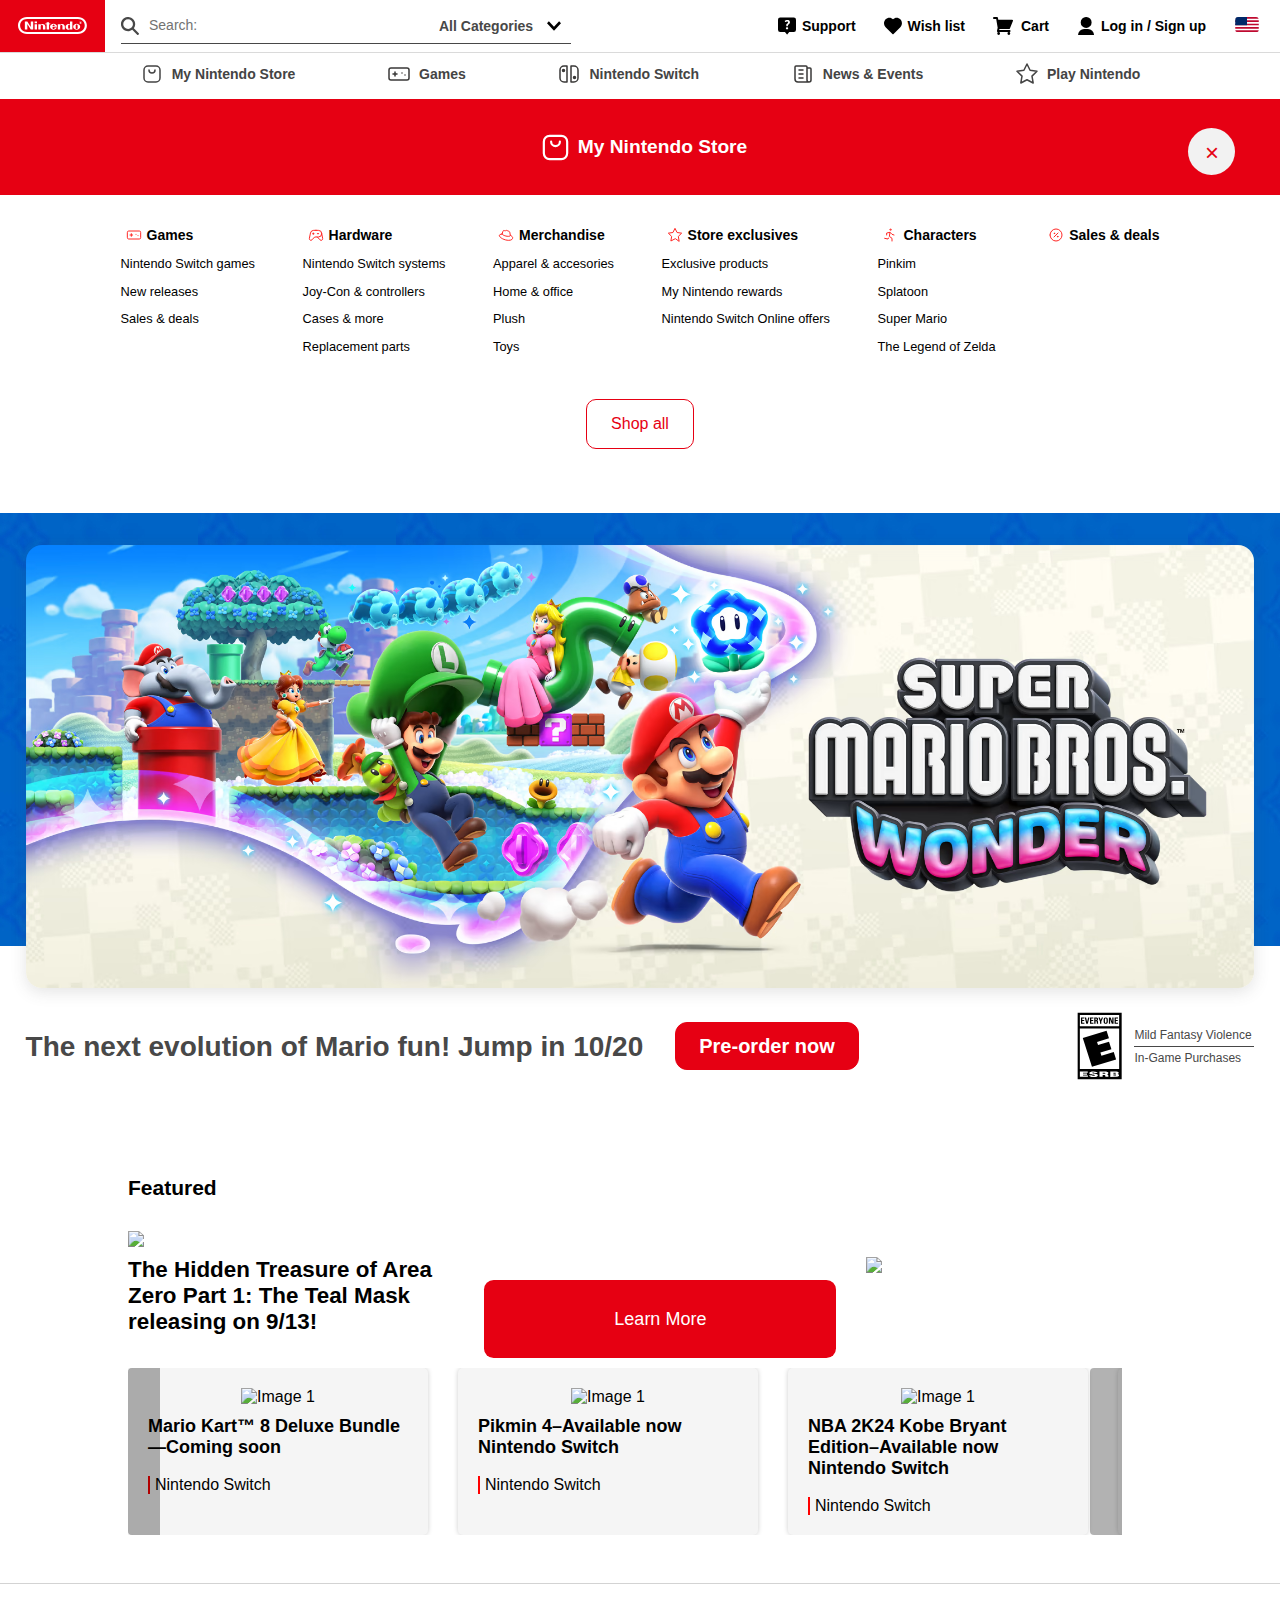
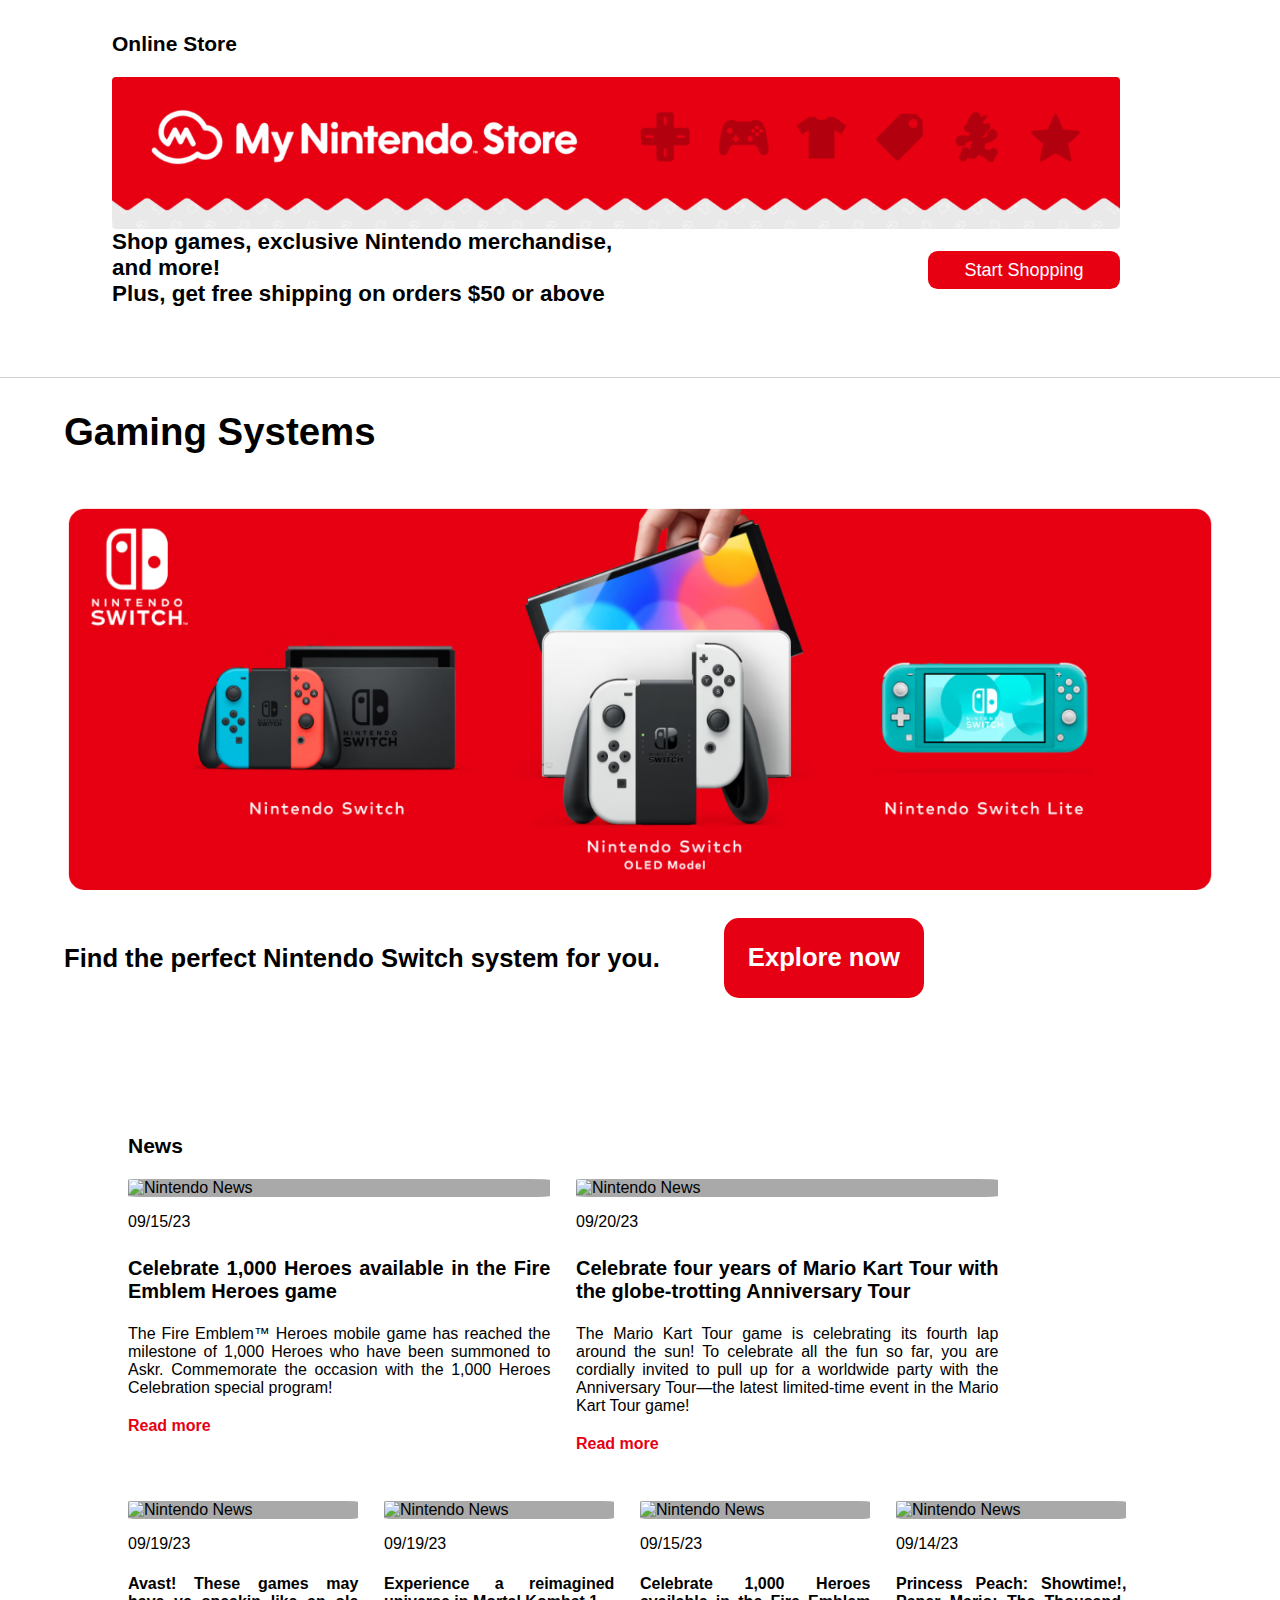
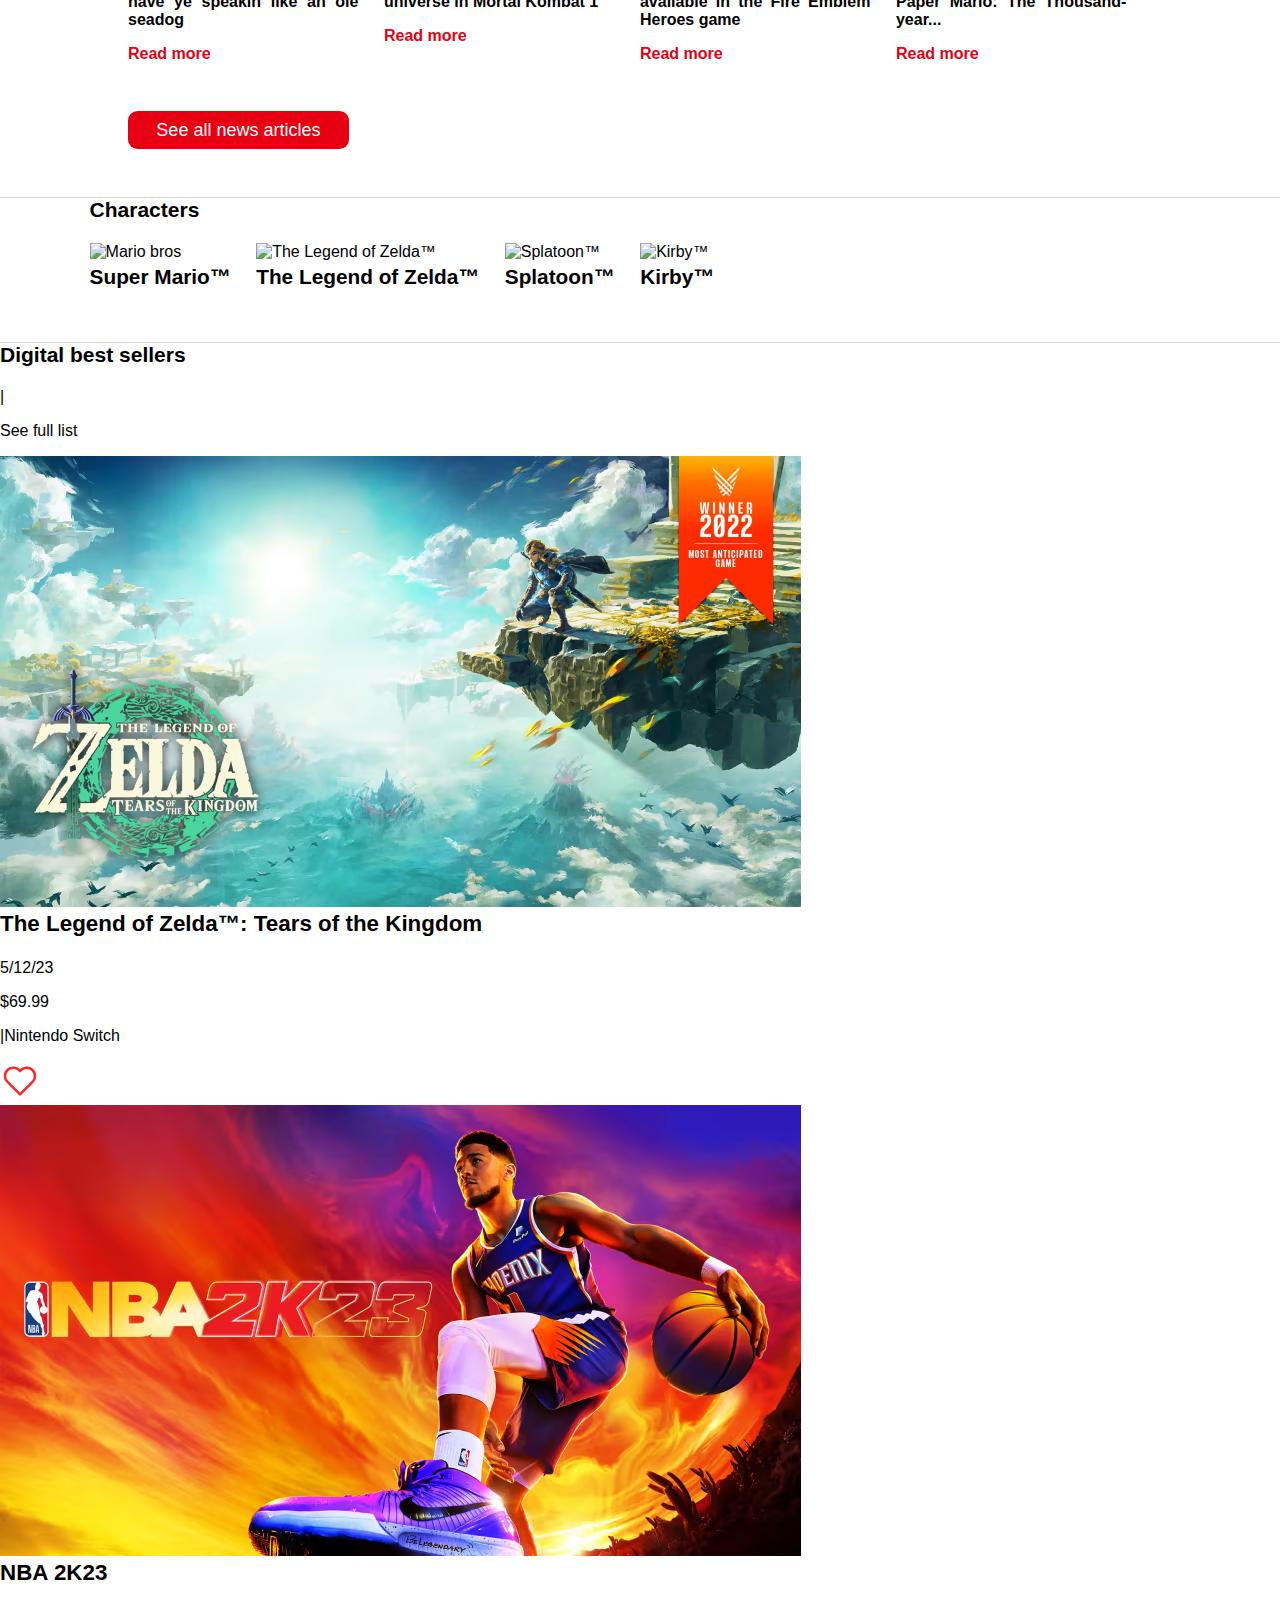
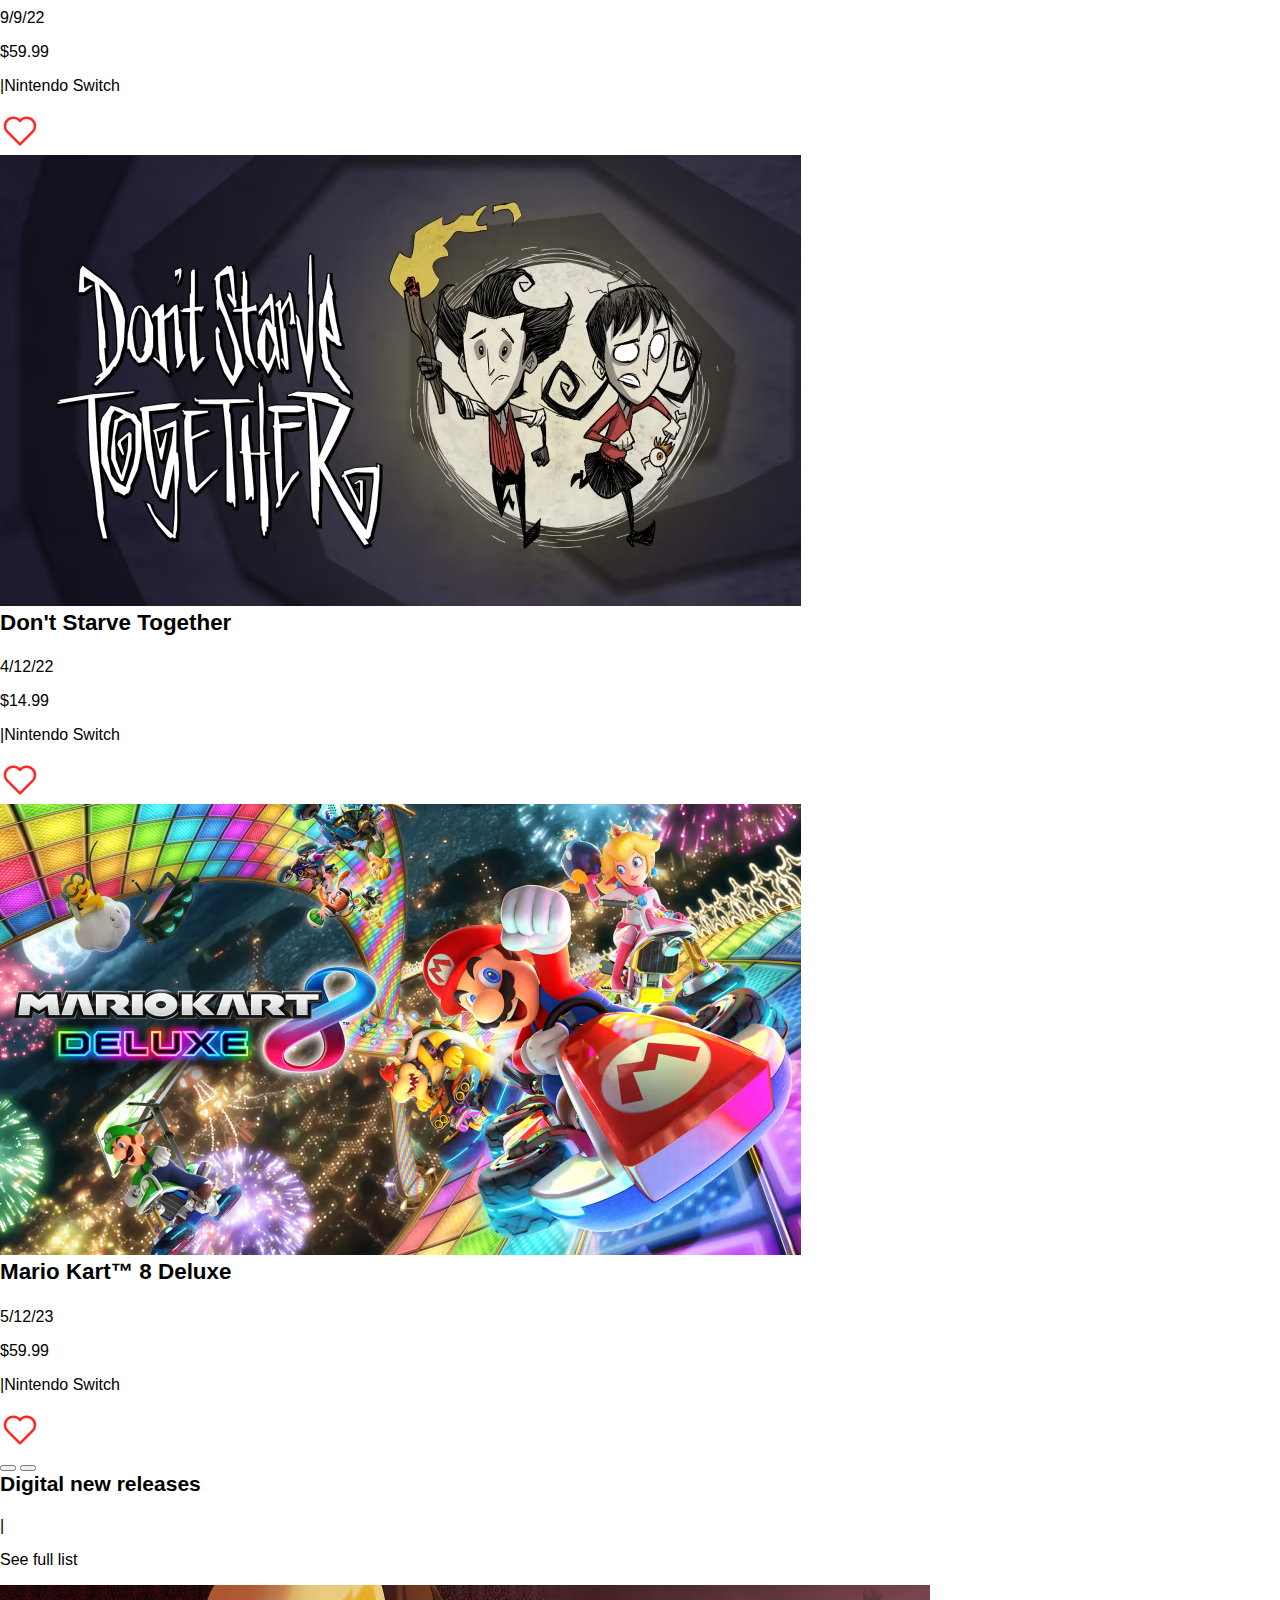
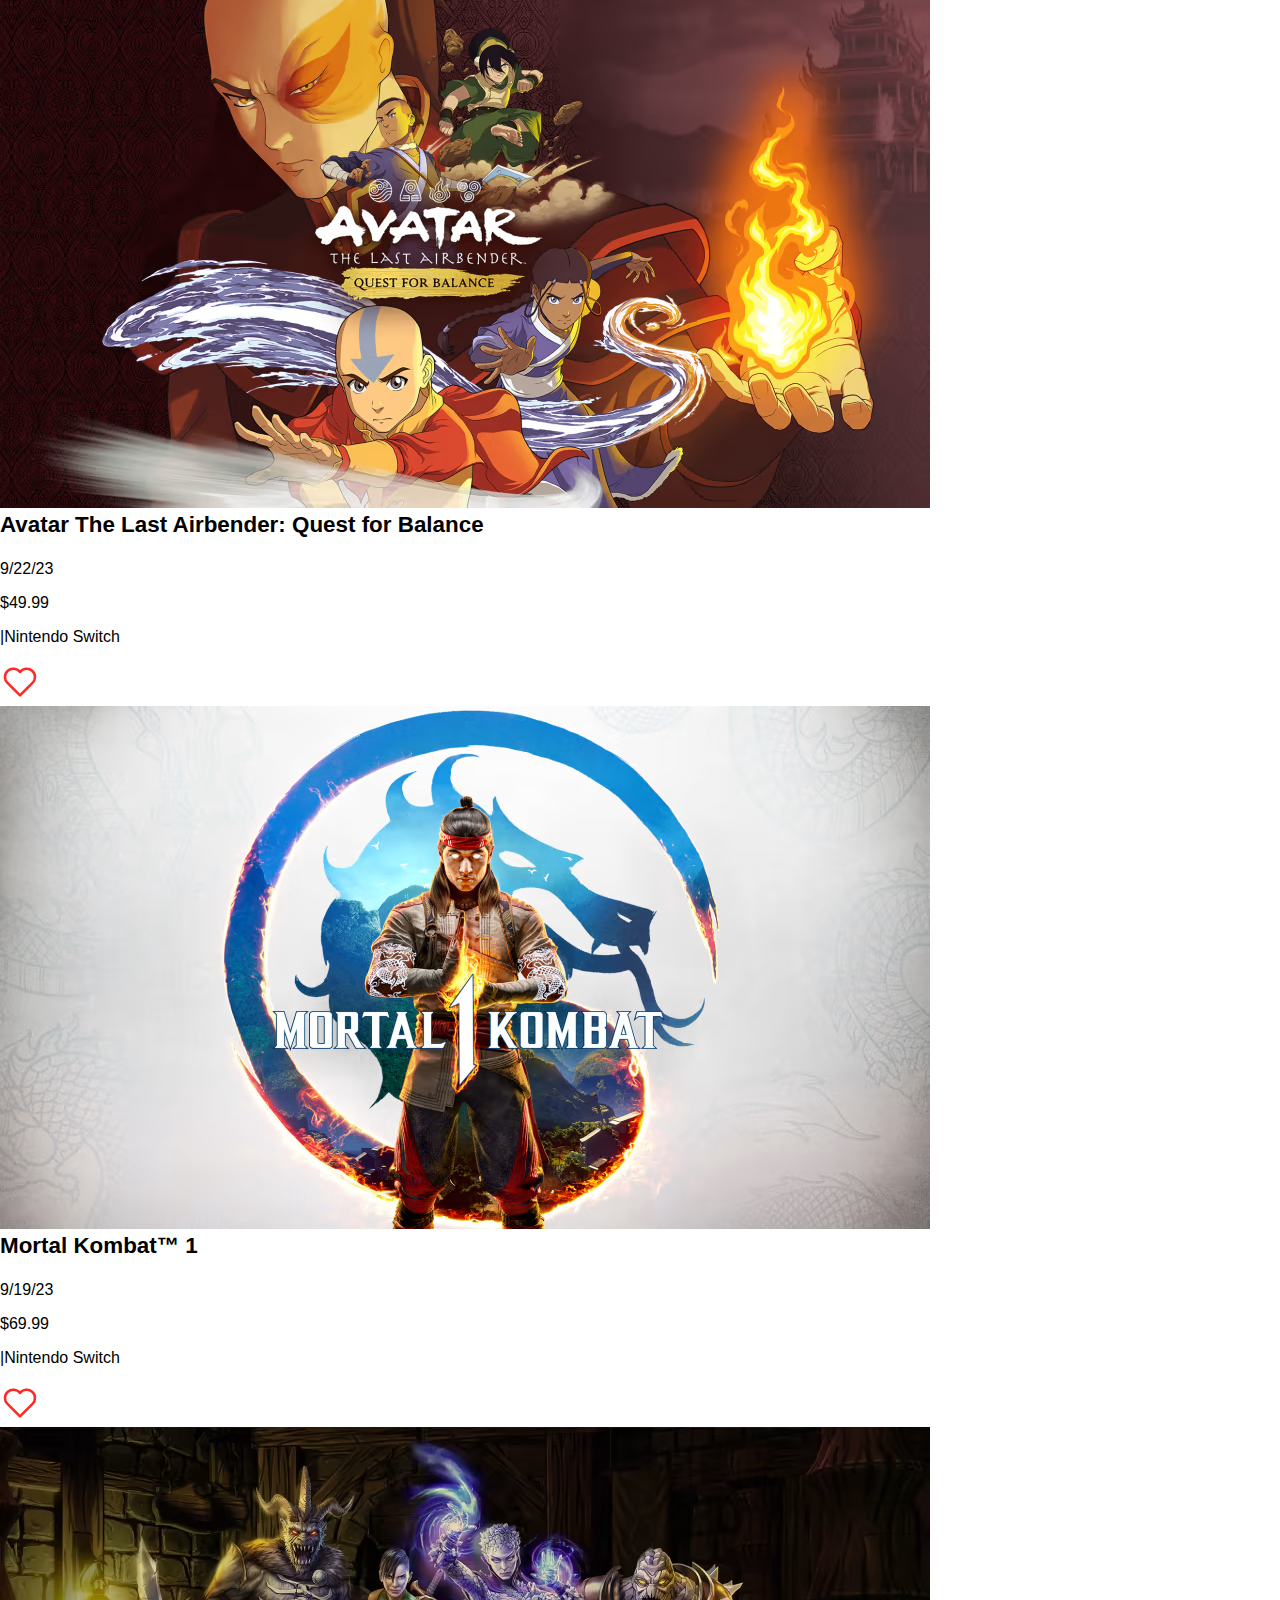
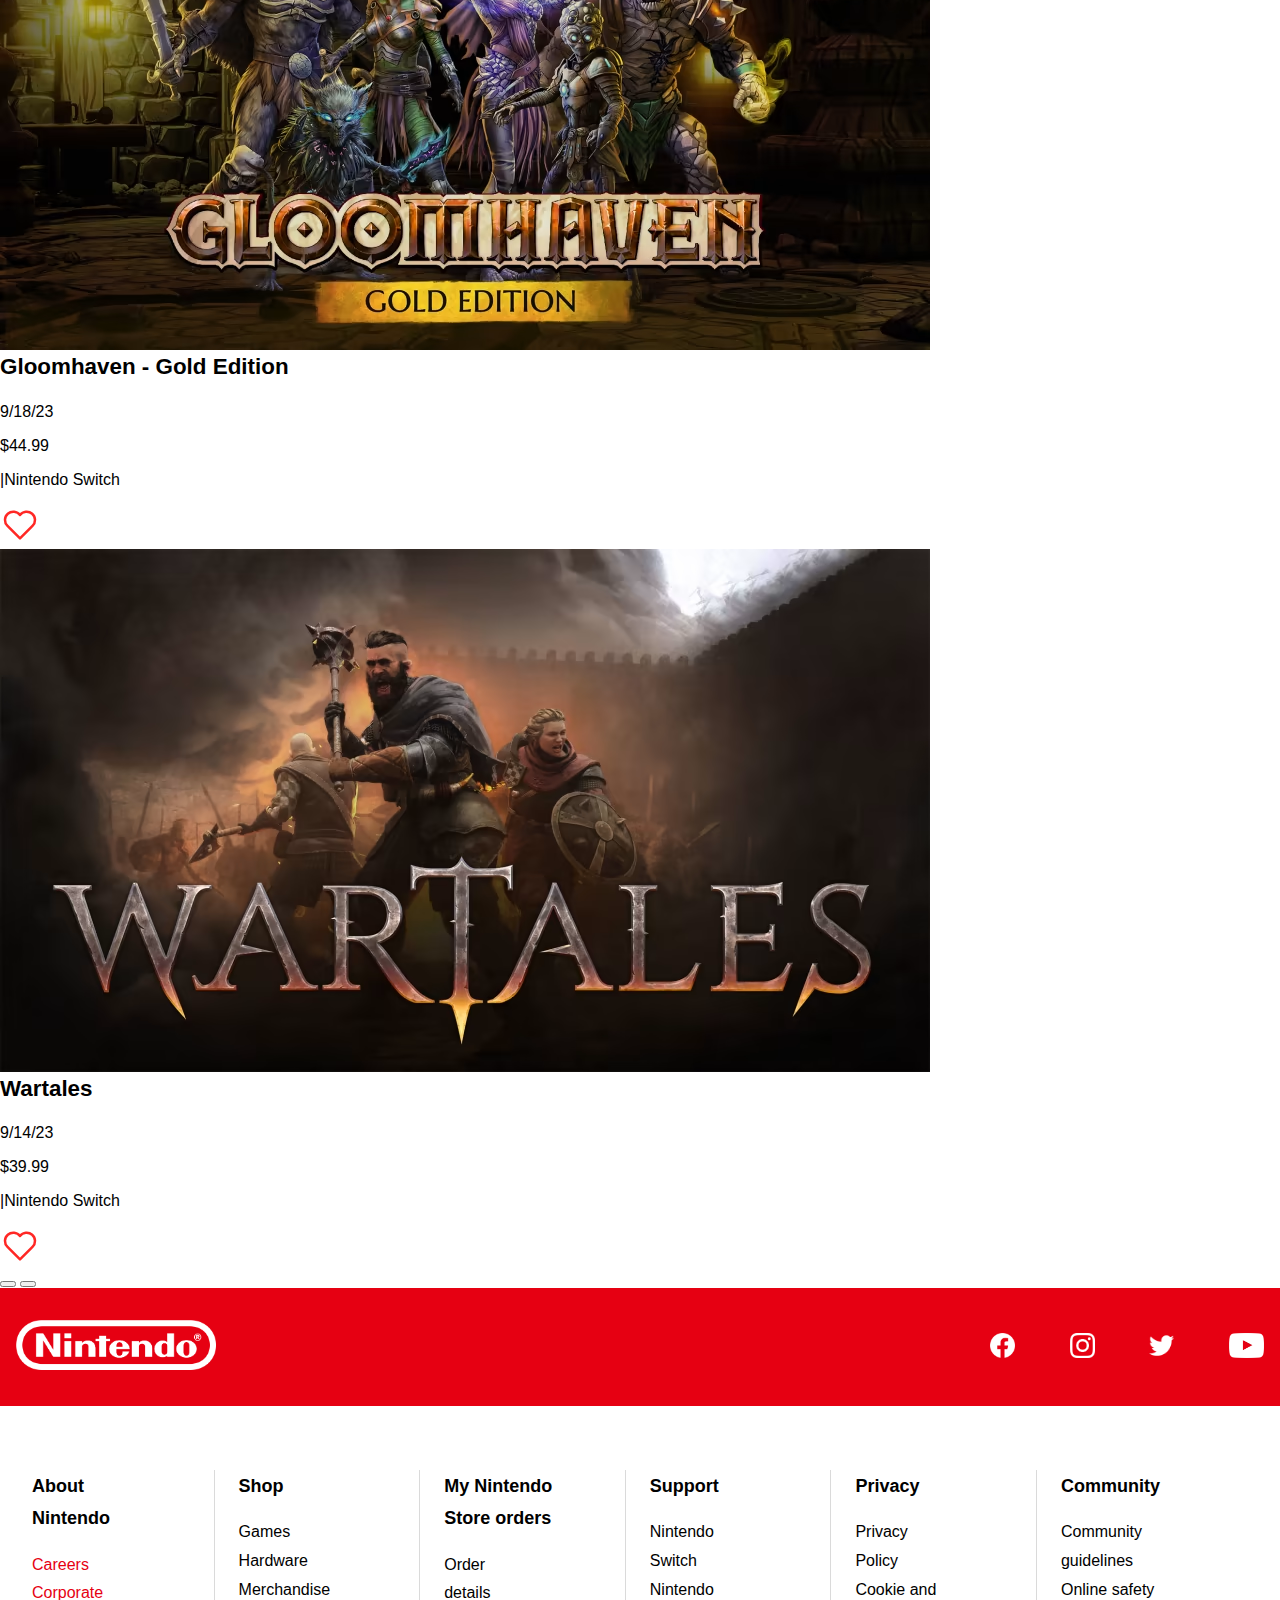
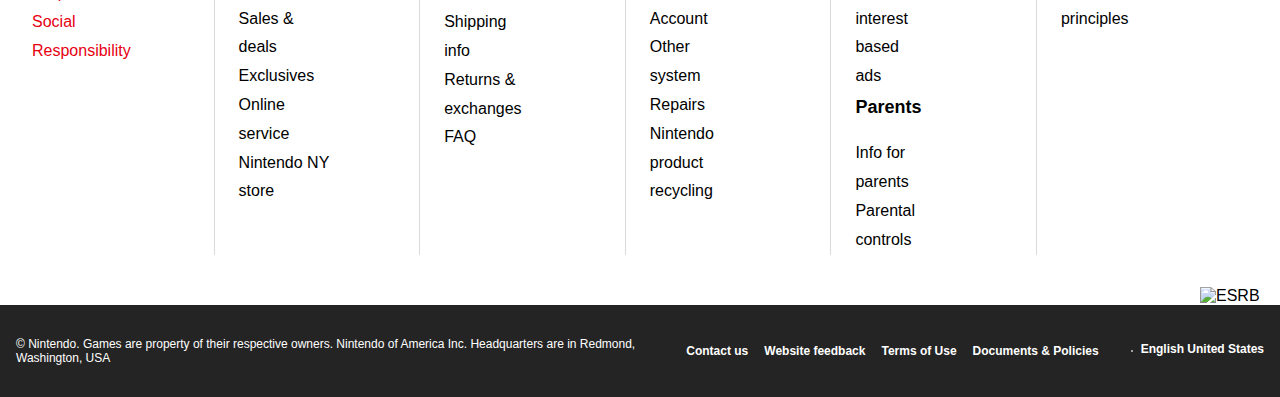
==== commit 4f458d4c: "Merge branch 'main' into feature/sec-8.1/section-8" ====
--- a/index.html
+++ b/index.html
@@ -17,6 +17,7 @@
     <link rel="stylesheet" href="styles/section5.css">
     <link rel="stylesheet" href="styles/online-store.css">
     <link rel="stylesheet" href="styles/section_1.css">
+    <link rel="stylesheet" href="styles/section_8.css">
     <script src="https://kit.fontawesome.com/95a7ae64d9.js" crossorigin="anonymous"></script>
     <title>Nintendo</title>
 </head>
@@ -769,7 +770,757 @@
             </div>
         </div>
     </section>
-    <section class="dbsnr ">
+
+    <!-- starts "Digital best sellers" section -->
+    <section class="dbsnr">
+    <div class="bs-and-nr-container">
+        <div class="carousel-title-s8">
+            <h2>Digital best sellers</h2>                
+            <p class="carousel-title-separator-s8">|</p>
+            <p class="full-list"><a href="https://www.nintendo.com/store/games/best-sellers/">See full list</a></p>
+        </div>
+        <div class="carousel-s8-container">
+            <div class="cards-s8-container">
+
+<!-- 1st card -->
+
+                <div class="card-s8" id="card-s8-card1-1">
+                    <img src="assets/img/assets-s8/zelda.avif" alt="The Legend of Zelda™: Tears of the Kingdom image" class="img-s8-card">
+                    <div class="card-s8-text">
+                        <div class="title-date-container">
+                            <h3>The Legend of Zelda™: Tears of the Kingdom</h3>
+                            <p>5/12/23</p>
+                        </div>
+                        <div class="price-platform-container" id="price-platform-container-card1">
+                            <p class="price-s8" id="price-s8-card1">$69.99</p>
+                            <div class="platform-heart-s8">
+                                <p class="platform-s8"><span class="s8-separator">|</span>Nintendo Switch</p>
+                                <svg xmlns="http://www.w3.org/2000/svg" class="heart-s8" width="40" height="40" viewBox="0 0 24 24" stroke-width="1.5" stroke="#ff2825" fill="none" stroke-linecap="round" stroke-linejoin="round">
+                                    <path stroke="none" d="M0 0h24v24H0z" fill="none"/>
+                                    <path d="M19.5 12.572l-7.5 7.428l-7.5 -7.428a5 5 0 1 1 7.5 -6.566a5 5 0 1 1 7.5 6.572" />
+                                </svg>
+                            </div>
+                        </div>
+                    </div>
+                </div>
+
+<!-- 2nd card -->
+
+                <div class="card-s8" id="card-s8-card2-1">
+                    <img src="/assets/img/assets-s8/nba_2k23.avif" alt="NBA 2K23 image" class="img-s8-card">
+                    <div class="card-s8-text">
+                        <div class="title-date-container">
+                            <h3>NBA 2K23</h3>
+                            <p>9/9/22</p>
+                        </div>
+                        <div class="price-platform-container">
+                            <p class="price-s8">$59.99</p>
+                            <div class="platform-heart-s8">
+                                <p class="platform-s8"><span class="s8-separator">|</span>Nintendo Switch</p>
+                                <svg xmlns="http://www.w3.org/2000/svg" class="heart-s8" width="40" height="40" viewBox="0 0 24 24" stroke-width="1.5" stroke="#ff2825" fill="none" stroke-linecap="round" stroke-linejoin="round">
+                                    <path stroke="none" d="M0 0h24v24H0z" fill="none"/>
+                                    <path d="M19.5 12.572l-7.5 7.428l-7.5 -7.428a5 5 0 1 1 7.5 -6.566a5 5 0 1 1 7.5 6.572" />
+                                </svg>
+                            </div>
+                        </div>
+                    </div>
+                </div>
+
+<!-- 3rd card -->
+
+                <div class="card-s8" id="card-s8-card3-1">
+                    <img src="assets/img/assets-s8/dont_starve_together.avif" alt="Don't Starve Together image" class="img-s8-card">
+                    <div class="card-s8-text">
+                        <div class="title-date-container">
+                            <h3>Don't Starve Together</h3>
+                            <p>4/12/22</p>
+                        </div>
+                        <div class="price-platform-container">
+                            <p class="price-s8">$14.99</p>
+                            <div class="platform-heart-s8">
+                                <p class="platform-s8"><span class="s8-separator">|</span>Nintendo Switch</p>
+                                <svg xmlns="http://www.w3.org/2000/svg" class="heart-s8" width="40" height="40" viewBox="0 0 24 24" stroke-width="1.5" stroke="#ff2825" fill="none" stroke-linecap="round" stroke-linejoin="round">
+                                    <path stroke="none" d="M0 0h24v24H0z" fill="none"/>
+                                    <path d="M19.5 12.572l-7.5 7.428l-7.5 -7.428a5 5 0 1 1 7.5 -6.566a5 5 0 1 1 7.5 6.572" />
+                                </svg>
+                            </div>
+                        </div>
+                    </div>
+                </div>
+           
+<!-- 4th card -->                
+
+                <div class="card-s8" id="card-s8-card4-1">
+                    <img src="assets/img/assets-s8/mario_kart.avif" alt="Mario Kart™ 8 Deluxe image" class="img-s8-card">
+                    <div class="card-s8-text">
+                        <div class="title-date-container">
+                            <h3>Mario Kart™ 8 Deluxe</h3>
+                            <p>5/12/23</p>
+                        </div>
+                        <div class="price-platform-container">
+                            <p class="price-s8">$59.99</p>
+                            <div class="platform-heart-s8">
+                                <p class="platform-s8"><span class="s8-separator">|</span>Nintendo Switch</p>
+                                <svg xmlns="http://www.w3.org/2000/svg" class="heart-s8" width="40" height="40" viewBox="0 0 24 24" stroke-width="1.5" stroke="#ff2825" fill="none" stroke-linecap="round" stroke-linejoin="round">
+                                    <path stroke="none" d="M0 0h24v24H0z" fill="none"/>
+                                    <path d="M19.5 12.572l-7.5 7.428l-7.5 -7.428a5 5 0 1 1 7.5 -6.566a5 5 0 1 1 7.5 6.572" />
+                                </svg>
+                            </div>
+                        </div>
+                    </div>
+                </div>
+<!-- 5th card -->
+
+                <!-- <div class="card-s8" id="card-s8-card5-1">
+                    <img src="assets-s8/minecraft.avif" alt="Minecraft image" class="img-s8-card">
+                    <div class="card-s8-text">
+                        <div class="title-date-container">
+                            <h3>Minecraft</h3>
+                            <p>6/20/18</p>
+                        </div>
+                        <div class="price-platform-container">
+                            <p class="price-s8">$29.99</p>
+                            <div class="platform-heart-s8">
+                                <p class="platform-s8"><span class="s8-separator">|</span>Nintendo Switch</p>
+                                <svg xmlns="http://www.w3.org/2000/svg" class="heart-s8" width="40" height="40" viewBox="0 0 24 24" stroke-width="1.5" stroke="#ff2825" fill="none" stroke-linecap="round" stroke-linejoin="round">
+                                    <path stroke="none" d="M0 0h24v24H0z" fill="none"/>
+                                    <path d="M19.5 12.572l-7.5 7.428l-7.5 -7.428a5 5 0 1 1 7.5 -6.566a5 5 0 1 1 7.5 6.572" />
+                                </svg>
+                            </div>
+                        </div>
+                    </div>
+                </div> -->
+
+<!-- 6th card -->                
+
+                <!-- <div class="card-s8" id="card-s8-card6-1">
+                    <img src="assets-s8/inside.avif" alt="INSIDE image" class="img-s8-card">
+                    <div class="card-s8-text">
+                        <div class="title-date-container">
+                            <h3>INSIDE</h3>
+                            <p>6/28/18</p>
+                        </div>
+                        <div class="price-platform-container" id="price-platform-container-nba2k23">
+                            <p class="price-s8">$19.99</p>
+                            <div class="platform-heart-s8">
+                                <p class="platform-s8"><span class="s8-separator">|</span>Nintendo Switch</p>
+                                <svg xmlns="http://www.w3.org/2000/svg" class="heart-s8" width="40" height="40" viewBox="0 0 24 24" stroke-width="1.5" stroke="#ff2825" fill="none" stroke-linecap="round" stroke-linejoin="round">
+                                    <path stroke="none" d="M0 0h24v24H0z" fill="none"/>
+                                    <path d="M19.5 12.572l-7.5 7.428l-7.5 -7.428a5 5 0 1 1 7.5 -6.566a5 5 0 1 1 7.5 6.572" />
+                                </svg>
+                            </div>
+                        </div>
+                    </div>
+                </div> -->
+
+<!-- 7th card -->
+
+                <!-- <div class="card-s8" id="card-s8-card7-1">
+                    <img src="assets-s8/dragon_ball.avif" alt="DRAGON BALL FIGHTERZ image" class="img-s8-card">
+                    <div class="card-s8-text">
+                        <div class="title-date-container">
+                            <h3>DRAGON BALL FIGHTERZ</h3>
+                            <p>9/28/18</p>
+                        </div>
+                        <div class="price-platform-container">
+                            <p class="price-s8">$59.99</p>
+                            <div class="platform-heart-s8">
+                                <p class="platform-s8"><span class="s8-separator">|</span>Nintendo Switch</p>
+                                <svg xmlns="http://www.w3.org/2000/svg" class="heart-s8" width="40" height="40" viewBox="0 0 24 24" stroke-width="1.5" stroke="#ff2825" fill="none" stroke-linecap="round" stroke-linejoin="round">
+                                    <path stroke="none" d="M0 0h24v24H0z" fill="none"/>
+                                    <path d="M19.5 12.572l-7.5 7.428l-7.5 -7.428a5 5 0 1 1 7.5 -6.566a5 5 0 1 1 7.5 6.572" />
+                                </svg>
+                            </div>
+                        </div>
+                    </div>
+                </div> -->
+
+<!-- 8th card -->                
+
+                <!-- <div class="card-s8" id="card-s8-card8-1">
+                    <img src="assets-s8/stardew_valley.avif" alt="Stardew Valley image" class="img-s8-card">
+                    <div class="card-s8-text">
+                        <div class="title-date-container">
+                            <h3>Stardew Valley</h3>
+                            <p>10/5/17</p>
+                        </div>
+                        <div class="price-platform-container" id="price-platform-container-nba2k23">
+                            <p class="price-s8">$14.99</p>
+                            <div class="platform-heart-s8">
+                                <p class="platform-s8"><span class="s8-separator">|</span>Nintendo Switch</p>
+                                <svg xmlns="http://www.w3.org/2000/svg" class="heart-s8" width="40" height="40" viewBox="0 0 24 24" stroke-width="1.5" stroke="#ff2825" fill="none" stroke-linecap="round" stroke-linejoin="round">
+                                    <path stroke="none" d="M0 0h24v24H0z" fill="none"/>
+                                    <path d="M19.5 12.572l-7.5 7.428l-7.5 -7.428a5 5 0 1 1 7.5 -6.566a5 5 0 1 1 7.5 6.572" />
+                                </svg>
+                            </div>
+                        </div>
+                    </div>
+                </div> -->
+
+<!-- 9th card -->
+
+                <!-- <div class="card-s8" id="card-s8-card9-1">
+                    <img src="assets-s8/smash_bros.avif" alt="Super Smash Bros.™ Ultimate image" class="img-s8-card">
+                    <div class="card-s8-text">
+                        <div class="title-date-container">
+                            <h3>Super Smash Bros.™ Ultimate</h3>
+                            <p>12/7/18</p>
+                        </div>
+                        <div class="price-platform-container">
+                            <p class="price-s8">$59.99</p>
+                            <div class="platform-heart-s8">
+                                <p class="platform-s8"><span class="s8-separator">|</span>Nintendo Switch</p>
+                                <svg xmlns="http://www.w3.org/2000/svg" class="heart-s8" width="40" height="40" viewBox="0 0 24 24" stroke-width="1.5" stroke="#ff2825" fill="none" stroke-linecap="round" stroke-linejoin="round">
+                                    <path stroke="none" d="M0 0h24v24H0z" fill="none"/>
+                                    <path d="M19.5 12.572l-7.5 7.428l-7.5 -7.428a5 5 0 1 1 7.5 -6.566a5 5 0 1 1 7.5 6.572" />
+                                </svg>
+                            </div>
+                        </div>
+                    </div>
+                </div> -->
+
+<!-- 10th card -->                
+
+                <!-- <div class="card-s8" id="card-s8-card10-1">
+                    <img src="assets-s8/overcooked.avif" alt="Overcooked Special Edition image" class="img-s8-card">
+                    <div class="card-s8-text">
+                        <div class="title-date-container">
+                            <h3>Overcooked Special Edition</h3>
+                            <p>7/27/17</p>
+                        </div>
+                        <div class="price-platform-container" id="price-platform-container-nba2k23">
+                            <p class="price-s8">$19.99</p>
+                            <div class="platform-heart-s8">
+                                <p class="platform-s8"><span class="s8-separator">|</span>Nintendo Switch</p>
+                                <svg xmlns="http://www.w3.org/2000/svg" class="heart-s8" width="40" height="40" viewBox="0 0 24 24" stroke-width="1.5" stroke="#ff2825" fill="none" stroke-linecap="round" stroke-linejoin="round">
+                                    <path stroke="none" d="M0 0h24v24H0z" fill="none"/>
+                                    <path d="M19.5 12.572l-7.5 7.428l-7.5 -7.428a5 5 0 1 1 7.5 -6.566a5 5 0 1 1 7.5 6.572" />
+                                </svg>
+                            </div>
+                        </div>
+                    </div>
+                </div> -->
+
+<!-- 11th card -->
+
+                <!-- <div class="card-s8" id="card-s8-card11-1">
+                    <img src="assets-s8/star_wars.avif" alt="LEGO® Star Wars™: The Skywalker Saga image" class="img-s8-card">
+                    <div class="card-s8-text">
+                        <div class="title-date-container">
+                            <h3>LEGO® Star Wars™: The Skywalker Saga</h3>
+                            <p>4/5/22</p>
+                        </div>
+                        <div class="price-platform-container">
+                            <p class="price-s8">$59.99</p>
+                            <div class="platform-heart-s8">
+                                <p class="platform-s8"><span class="s8-separator">|</span>Nintendo Switch</p>
+                                <svg xmlns="http://www.w3.org/2000/svg" class="heart-s8" width="40" height="40" viewBox="0 0 24 24" stroke-width="1.5" stroke="#ff2825" fill="none" stroke-linecap="round" stroke-linejoin="round">
+                                    <path stroke="none" d="M0 0h24v24H0z" fill="none"/>
+                                    <path d="M19.5 12.572l-7.5 7.428l-7.5 -7.428a5 5 0 1 1 7.5 -6.566a5 5 0 1 1 7.5 6.572" />
+                                </svg>
+                            </div>
+                        </div>
+                    </div>
+                </div> -->
+
+<!-- 12th card -->                
+
+                <!-- <div class="card-s8" id="card-s8-card12-1">
+                    <img src="assets-s8/harry_potter.avif" alt="LEGO® Harry Potter™: Collection image" class="img-s8-card">
+                    <div class="card-s8-text">
+                        <div class="title-date-container">
+                            <h3>LEGO® Harry Potter™: Collection</h3>
+                            <p>10/30/23</p>
+                        </div>
+                        <div class="price-platform-container" id="price-platform-container-nba2k23">
+                            <p class="price-s8">$49.99</p>
+                            <div class="platform-heart-s8">
+                                <p class="platform-s8"><span class="s8-separator">|</span>Nintendo Switch</p>
+                                <svg xmlns="http://www.w3.org/2000/svg" class="heart-s8" width="40" height="40" viewBox="0 0 24 24" stroke-width="1.5" stroke="#ff2825" fill="none" stroke-linecap="round" stroke-linejoin="round">
+                                    <path stroke="none" d="M0 0h24v24H0z" fill="none"/>
+                                    <path d="M19.5 12.572l-7.5 7.428l-7.5 -7.428a5 5 0 1 1 7.5 -6.566a5 5 0 1 1 7.5 6.572" />
+                                </svg>
+                            </div>
+                        </div>
+                    </div>
+                </div> -->
+
+<!-- 13th card -->
+
+                <!-- <div class="card-s8" id="card-s8-card13-1">
+                    <img src="assets-s8/mario_party.avif" alt="Mario Party™ Superstars  image" class="img-s8-card">
+                    <div class="card-s8-text">
+                        <div class="title-date-container">
+                            <h3>Mario Party™ Superstars</h3>
+                            <p>10/29/21</p>
+                        </div>
+                        <div class="price-platform-container">
+                            <p class="price-s8">$59.99</p>
+                            <div class="platform-heart-s8">
+                                <p class="platform-s8"><span class="s8-separator">|</span>Nintendo Switch</p>
+                                <svg xmlns="http://www.w3.org/2000/svg" class="heart-s8" width="40" height="40" viewBox="0 0 24 24" stroke-width="1.5" stroke="#ff2825" fill="none" stroke-linecap="round" stroke-linejoin="round">
+                                    <path stroke="none" d="M0 0h24v24H0z" fill="none"/>
+                                    <path d="M19.5 12.572l-7.5 7.428l-7.5 -7.428a5 5 0 1 1 7.5 -6.566a5 5 0 1 1 7.5 6.572" />
+                                </svg>
+                            </div>
+                        </div>
+                    </div>
+                </div> -->
+
+<!-- 14th card -->                
+                <!-- <div class="card-s8" id="card-s8-card14-1">
+                    <img src="assets-s8/smb_deluxe.avif" alt="New Super Mario Bros™. U Deluxe image" class="img-s8-card">
+                    <div class="card-s8-text">
+                        <div class="title-date-container">
+                            <h3>New Super Mario Bros™. U Deluxe</h3>
+                            <p>1/11/19</p>
+                        </div>
+                        <div class="price-platform-container" id="price-platform-container-nba2k23">
+                            <p class="price-s8">$59.99</p>
+                            <div class="platform-heart-s8">
+                                <p class="platform-s8"><span class="s8-separator">|</span>Nintendo Switch</p>
+                                <svg xmlns="http://www.w3.org/2000/svg" class="heart-s8" width="40" height="40" viewBox="0 0 24 24" stroke-width="1.5" stroke="#ff2825" fill="none" stroke-linecap="round" stroke-linejoin="round">
+                                    <path stroke="none" d="M0 0h24v24H0z" fill="none"/>
+                                    <path d="M19.5 12.572l-7.5 7.428l-7.5 -7.428a5 5 0 1 1 7.5 -6.566a5 5 0 1 1 7.5 6.572" />
+                                </svg>
+                            </div>
+                        </div>
+                    </div>
+                </div> -->
+
+<!-- 15th card -->
+                <!-- <div class="card-s8" id="card-s8-card15-1">
+                    <img src="assets-s8/cadence_hyrule.avif" alt="Cadence of Hyrule: Crypt of the NecroDancer Featuring The Legend of Zelda image" class="img-s8-card">
+                    <div class="card-s8-text">
+                        <div class="title-date-container">
+                            <h3>Cadence of Hyrule: Crypt of the NecroDancer Featuring The Legend of Zelda</h3>
+                            <p>6/13/19</p>
+                        </div>
+                        <div class="price-platform-container">
+                            <p class="price-s8">$24.99</p>
+                            <div class="platform-heart-s8">
+                                <p class="platform-s8"><span class="s8-separator">|</span>Nintendo Switch</p>
+                                <svg xmlns="http://www.w3.org/2000/svg" class="heart-s8" width="40" height="40" viewBox="0 0 24 24" stroke-width="1.5" stroke="#ff2825" fill="none" stroke-linecap="round" stroke-linejoin="round">
+                                    <path stroke="none" d="M0 0h24v24H0z" fill="none"/>
+                                    <path d="M19.5 12.572l-7.5 7.428l-7.5 -7.428a5 5 0 1 1 7.5 -6.566a5 5 0 1 1 7.5 6.572" />
+                                </svg>
+                            </div>
+                        </div>
+                    </div>
+                </div> -->
+
+<!-- 16th card -->              
+
+            <!-- <div class="card-s8" id="card-s8-card16-1">
+                <img src="assets-s8/monopoly.avif" alt="MONOPOLY® for Nintendo Switch™ image" class="img-s8-card">
+                <div class="card-s8-text">
+                    <div class="title-date-container">
+                        <h3>MONOPOLY® for Nintendo Switch™</h3>
+                        <p>10/31/17</p>
+                    </div>
+                    <div class="price-platform-container" id="price-platform-container-nba2k23">
+                        <p class="price-s8">$39.99</p>
+                        <div class="platform-heart-s8">
+                            <p class="platform-s8"><span class="s8-separator">|</span>Nintendo Switch</p>
+                            <svg xmlns="http://www.w3.org/2000/svg" class="heart-s8" width="40" height="40" viewBox="0 0 24 24" stroke-width="1.5" stroke="#ff2825" fill="none" stroke-linecap="round" stroke-linejoin="round">
+                                <path stroke="none" d="M0 0h24v24H0z" fill="none"/>
+                                <path d="M19.5 12.572l-7.5 7.428l-7.5 -7.428a5 5 0 1 1 7.5 -6.566a5 5 0 1 1 7.5 6.572" />
+                            </svg>
+                        </div>
+                    </div>
+                </div>
+            </div> -->
+
+
+
+<!-- Left Arrow Button -->
+<button id="prev-s8" class="carousel-arrow-s8 left"><i class="fa-solid fa-chevron-left"></i></button>
+
+<!-- Right Arrow Button -->
+<button id="next-s8" class="carousel-arrow-s8 right"><i class="fa-solid fa-chevron-right"></i></button>
+       </div>
+            </div>
+
+
+<!-- ends "Digital best sellers" section -->
+
+<!-- starts "Digital new releases" section -->
+
+        <div class="carousel-title-s8">
+            <h2 class="title-s8">Digital new releases</h2>                
+            <p class="carousel-title-separator-s8">|</p>
+            <p class="full-list"><a href="https://www.nintendo.com/store/games/best-sellers/">See full list</a></p>
+        </div>
+        <div class="carousel-s8-container">
+            <div class="cards-s8-container">
+
+<!-- 1st card -->
+                <div class="card-s8" id="card-s8-card1-2">
+                    <img src="assets/img/assets-s8/avatar.avif" alt="Avatar The Last Airbender: Quest for Balance image" class="img-s8-card">
+                    <div class="card-s8-text">
+                        <div class="title-date-container">
+                            <h3>Avatar The Last Airbender: Quest for Balance</h3>
+                            <p>9/22/23</p>
+                        </div>
+                        <div class="price-platform-container" id="price-platform-container-card1">
+                            <p class="price-s8" id="price-s8-card1-1">$49.99</p>
+                            <div class="platform-heart-s8">
+                                <p class="platform-s8"><span class="s8-separator">|</span>Nintendo Switch</p>
+                                <svg xmlns="http://www.w3.org/2000/svg" class="heart-s8" width="40" height="40" viewBox="0 0 24 24" stroke-width="1.5" stroke="#ff2825" fill="none" stroke-linecap="round" stroke-linejoin="round">
+                                    <path stroke="none" d="M0 0h24v24H0z" fill="none"/>
+                                    <path d="M19.5 12.572l-7.5 7.428l-7.5 -7.428a5 5 0 1 1 7.5 -6.566a5 5 0 1 1 7.5 6.572" />
+                                </svg>
+                            </div>
+                        </div>
+                    </div>
+                </div>
+                
+
+<!-- 2nd card -->
+
+                <div class="card-s8" id="card-s8-card2-2">
+                    <img src="assets/img/assets-s8/mortal_kombat_1.avif" alt="Mortal Kombat™ 1 image" class="img-s8-card">
+                    <div class="card-s8-text">
+                        <div class="title-date-container">
+                            <h3>Mortal Kombat™ 1</h3>
+                            <p>9/19/23</p>
+                        </div>
+                        <div class="price-platform-container">
+                            <p class="price-s8">$69.99</p>
+                            <div class="platform-heart-s8">
+                                <p class="platform-s8"><span class="s8-separator">|</span>Nintendo Switch</p>
+                                <svg xmlns="http://www.w3.org/2000/svg" class="heart-s8" width="40" height="40" viewBox="0 0 24 24" stroke-width="1.5" stroke="#ff2825" fill="none" stroke-linecap="round" stroke-linejoin="round">
+                                    <path stroke="none" d="M0 0h24v24H0z" fill="none"/>
+                                    <path d="M19.5 12.572l-7.5 7.428l-7.5 -7.428a5 5 0 1 1 7.5 -6.566a5 5 0 1 1 7.5 6.572" />
+                                </svg>
+                            </div>
+                        </div>
+                    </div>
+                </div>
+
+<!-- 3rd card -->
+
+                <div class="card-s8" id="card-s8-card3-2">
+                    <img src="assets/img/assets-s8/gloomhaven.avif" alt="Gloomhaven - Gold Edition image" class="img-s8-card">
+                    <div class="card-s8-text">
+                        <div class="title-date-container">
+                            <h3>Gloomhaven - Gold Edition</h3>
+                            <p>9/18/23</p>
+                        </div>
+                        <div class="price-platform-container">
+                            <p class="price-s8">$44.99</p>
+                            <div class="platform-heart-s8">
+                                <p class="platform-s8"><span class="s8-separator">|</span>Nintendo Switch</p>
+                                <svg xmlns="http://www.w3.org/2000/svg" class="heart-s8" width="40" height="40" viewBox="0 0 24 24" stroke-width="1.5" stroke="#ff2825" fill="none" stroke-linecap="round" stroke-linejoin="round">
+                                    <path stroke="none" d="M0 0h24v24H0z" fill="none"/>
+                                    <path d="M19.5 12.572l-7.5 7.428l-7.5 -7.428a5 5 0 1 1 7.5 -6.566a5 5 0 1 1 7.5 6.572" />
+                                </svg>
+                            </div>
+                        </div>
+                    </div>
+                </div>
+           
+<!-- 4th card -->                
+
+                <div class="card-s8" id="card-s8-card4-2">
+                    <img src="assets/img/assets-s8/war_tales.avif" alt="Wartales image" class="img-s8-card">
+                    <div class="card-s8-text">
+                        <div class="title-date-container">
+                            <h3>Wartales</h3>
+                            <p>9/14/23</p>
+                        </div>
+                        <div class="price-platform-container" id="price-platform-container-nba2k23">
+                            <p class="price-s8">$39.99</p>
+                            <div class="platform-heart-s8">
+                                <p class="platform-s8"><span class="s8-separator">|</span>Nintendo Switch</p>
+                                <svg xmlns="http://www.w3.org/2000/svg" class="heart-s8" width="40" height="40" viewBox="0 0 24 24" stroke-width="1.5" stroke="#ff2825" fill="none" stroke-linecap="round" stroke-linejoin="round">
+                                    <path stroke="none" d="M0 0h24v24H0z" fill="none"/>
+                                    <path d="M19.5 12.572l-7.5 7.428l-7.5 -7.428a5 5 0 1 1 7.5 -6.566a5 5 0 1 1 7.5 6.572" />
+                                </svg>
+                            </div>
+                        </div>
+                    </div>
+                </div>
+
+<!-- 5th card -->
+
+                <!-- <div class="card-s8" id="card-s8-card5-2">
+                    <img src="assets-s8/baten-kaitos.avif" alt="Baten Kaitos I & II HD Remaster image" class="img-s8-card">
+                    <div class="card-s8-text">
+                        <div class="title-date-container">
+                            <h3>Baten Kaitos I & II HD Remaster</h3>
+                            <p>9/14/23</p>
+                        </div>
+                        <div class="price-platform-container">
+                            <p class="price-s8">$49.99</p>
+                            <div class="platform-heart-s8">
+                                <p class="platform-s8"><span class="s8-separator">|</span>Nintendo Switch</p>
+                                <svg xmlns="http://www.w3.org/2000/svg" class="heart-s8" width="40" height="40" viewBox="0 0 24 24" stroke-width="1.5" stroke="#ff2825" fill="none" stroke-linecap="round" stroke-linejoin="round">
+                                    <path stroke="none" d="M0 0h24v24H0z" fill="none"/>
+                                    <path d="M19.5 12.572l-7.5 7.428l-7.5 -7.428a5 5 0 1 1 7.5 -6.566a5 5 0 1 1 7.5 6.572" />
+                                </svg>
+                            </div>
+                        </div>
+                    </div>
+                </div> -->
+
+<!-- 6th card -->                
+
+                <!-- <div class="card-s8" id="card-s8-card6-2">
+                    <img src="assets-s8/super-bomberman-2.avif" alt="SUPER BOMBERMAN R 2 image" class="img-s8-card">
+                    <div class="card-s8-text">
+                        <div class="title-date-container">
+                            <h3>SUPER BOMBERMAN R 2</h3>
+                            <p>9/13/23</p>
+                        </div>
+                        <div class="price-platform-container" id="price-platform-container-nba2k23">
+                            <p class="price-s8">$49.99</p>
+                            <div class="platform-heart-s8">
+                                <p class="platform-s8"><span class="s8-separator">|</span>Nintendo Switch</p>
+                                <svg xmlns="http://www.w3.org/2000/svg" class="heart-s8" width="40" height="40" viewBox="0 0 24 24" stroke-width="1.5" stroke="#ff2825" fill="none" stroke-linecap="round" stroke-linejoin="round">
+                                    <path stroke="none" d="M0 0h24v24H0z" fill="none"/>
+                                    <path d="M19.5 12.572l-7.5 7.428l-7.5 -7.428a5 5 0 1 1 7.5 -6.566a5 5 0 1 1 7.5 6.572" />
+                                </svg>
+                            </div>
+                        </div>
+                    </div>
+                </div> -->
+
+<!-- 7th card -->
+
+                <!-- <div class="card-s8" id="card-s8-card7-2">
+                    <img src="/s8/assets-s8/myth-force.avif" alt="MythForce image" class="img-s8-card">
+                    <div class="card-s8-text">
+                        <div class="title-date-container">
+                            <h3>MythForce</h3>
+                            <p>9/12/23</p>
+                        </div>
+                        <div class="price-platform-container">
+                            <p class="price-s8">$29.99</p>
+                            <div class="platform-heart-s8">
+                                <p class="platform-s8"><span class="s8-separator">|</span>Nintendo Switch</p>
+                                <svg xmlns="http://www.w3.org/2000/svg" class="heart-s8" width="40" height="40" viewBox="0 0 24 24" stroke-width="1.5" stroke="#ff2825" fill="none" stroke-linecap="round" stroke-linejoin="round">
+                                    <path stroke="none" d="M0 0h24v24H0z" fill="none"/>
+                                    <path d="M19.5 12.572l-7.5 7.428l-7.5 -7.428a5 5 0 1 1 7.5 -6.566a5 5 0 1 1 7.5 6.572" />
+                                </svg>
+                            </div>
+                        </div>
+                    </div>
+                </div> -->
+
+<!-- 8th card -->                
+
+                <!-- <div class="card-s8" id="card-s8-card8-2">
+                    <img src="/s8/assets-s8/nba-kobe.avif" alt="NBA 2K24 Kobe Bryant Edition image" class="img-s8-card">
+                    <div class="card-s8-text">
+                        <div class="title-date-container">
+                            <h3>NBA 2K24 Kobe Bryant Edition</h3>
+                            <p>9/8/23</p>
+                        </div>
+                        <div class="price-platform-container" id="price-platform-container-nba2k23">
+                            <p class="price-s8">$59.99</p>
+                            <div class="platform-heart-s8">
+                                <p class="platform-s8"><span class="s8-separator">|</span>Nintendo Switch</p>
+                                <svg xmlns="http://www.w3.org/2000/svg" class="heart-s8" width="40" height="40" viewBox="0 0 24 24" stroke-width="1.5" stroke="#ff2825" fill="none" stroke-linecap="round" stroke-linejoin="round">
+                                    <path stroke="none" d="M0 0h24v24H0z" fill="none"/>
+                                    <path d="M19.5 12.572l-7.5 7.428l-7.5 -7.428a5 5 0 1 1 7.5 -6.566a5 5 0 1 1 7.5 6.572" />
+                                </svg>
+                            </div>
+                        </div>
+                    </div>
+                </div>
+                 -->
+<!-- 9th card -->
+
+                <!-- <div class="card-s8" id="card-s8-card9-2">
+                    <img src="assets-s8/fae-farm.avif" alt="Fae Farm image" class="img-s8-card">
+                    <div class="card-s8-text">
+                        <div class="title-date-container">
+                            <h3>Fae Farm</h3>
+                            <p>9/8/23</p>
+                        </div>
+                        <div class="price-platform-container">
+                            <p class="price-s8">$59.99</p>
+                            <div class="platform-heart-s8">
+                                <p class="platform-s8"><span class="s8-separator">|</span>Nintendo Switch</p>
+                                <svg xmlns="http://www.w3.org/2000/svg" class="heart-s8" width="40" height="40" viewBox="0 0 24 24" stroke-width="1.5" stroke="#ff2825" fill="none" stroke-linecap="round" stroke-linejoin="round">
+                                    <path stroke="none" d="M0 0h24v24H0z" fill="none"/>
+                                    <path d="M19.5 12.572l-7.5 7.428l-7.5 -7.428a5 5 0 1 1 7.5 -6.566a5 5 0 1 1 7.5 6.572" />
+                                </svg>
+                            </div>
+                        </div>
+                    </div>
+                </div> -->
+
+<!-- 10th card -->                
+
+                <!-- <div class="card-s8" id="card-s8-card10-2">
+                    <img src="assets-s8/rune-factory-special3.avif" alt="Run Factory 3 Special image" class="img-s8-card">
+                    <div class="card-s8-text">
+                        <div class="title-date-container">
+                            <h3>Run Factory 3 Special</h3>
+                            <p>9/5/23</p>
+                        </div>
+                        <div class="price-platform-container" id="price-platform-container-nba2k23">
+                            <p class="price-s8">$39.99</p>
+                            <div class="platform-heart-s8">
+                                <p class="platform-s8"><span class="s8-separator">|</span>Nintendo Switch</p>
+                                <svg xmlns="http://www.w3.org/2000/svg" class="heart-s8" width="40" height="40" viewBox="0 0 24 24" stroke-width="1.5" stroke="#ff2825" fill="none" stroke-linecap="round" stroke-linejoin="round">
+                                    <path stroke="none" d="M0 0h24v24H0z" fill="none"/>
+                                    <path d="M19.5 12.572l-7.5 7.428l-7.5 -7.428a5 5 0 1 1 7.5 -6.566a5 5 0 1 1 7.5 6.572" />
+                                </svg>
+                            </div>
+                        </div>
+                    </div>
+                </div>
+                 -->
+<!-- 11th card -->
+
+                <!-- <div class="card-s8" id="card-s8-card11-2">
+                    <img src="assets-s8/chants-of-seennar.avif" alt="Chants of Sennaar image" class="img-s8-card">
+                    <div class="card-s8-text">
+                        <div class="title-date-container">
+                            <h3>Chants of Sennaar</h3>
+                            <p>9/5/23</p>
+                        </div>
+                        <div class="price-platform-container">
+                            <p class="price-s8">$19.99</p>
+                            <div class="platform-heart-s8">
+                                <p class="platform-s8"><span class="s8-separator">|</span>Nintendo Switch</p>
+                                <svg xmlns="http://www.w3.org/2000/svg" class="heart-s8" width="40" height="40" viewBox="0 0 24 24" stroke-width="1.5" stroke="#ff2825" fill="none" stroke-linecap="round" stroke-linejoin="round">
+                                    <path stroke="none" d="M0 0h24v24H0z" fill="none"/>
+                                    <path d="M19.5 12.572l-7.5 7.428l-7.5 -7.428a5 5 0 1 1 7.5 -6.566a5 5 0 1 1 7.5 6.572" />
+                                </svg>
+                            </div>
+                        </div>
+                    </div>
+                </div> -->
+
+<!-- 12th card -->                
+
+                <!-- <div class="card-s8" id="card-s8-card12-2">
+                    <img src="assets-s8/sea-of-stars.avif" alt="Sea of Stars image" class="img-s8-card">
+                    <div class="card-s8-text">
+                        <div class="title-date-container">
+                            <h3>Sea of Stars</h3>
+                            <p>8/29/23</p>
+                        </div>
+                        <div class="price-platform-container" id="price-platform-container-nba2k23">
+                            <p class="price-s8">$39.99</p>
+                            <div class="platform-heart-s8">
+                                <p class="platform-s8"><span class="s8-separator">|</span>Nintendo Switch</p>
+                                <svg xmlns="http://www.w3.org/2000/svg" class="heart-s8" width="40" height="40" viewBox="0 0 24 24" stroke-width="1.5" stroke="#ff2825" fill="none" stroke-linecap="round" stroke-linejoin="round">
+                                    <path stroke="none" d="M0 0h24v24H0z" fill="none"/>
+                                    <path d="M19.5 12.572l-7.5 7.428l-7.5 -7.428a5 5 0 1 1 7.5 -6.566a5 5 0 1 1 7.5 6.572" />
+                                </svg>
+                            </div>
+                        </div>
+                    </div>
+                </div>
+                 -->
+<!-- 13th card -->
+
+                <!-- <div class="card-s8" id="card-s8-card13-2">
+                    <img src="/assets-s8/samba-amigo.avif" alt="Samba de Amigo: Party Central image" class="img-s8-card">
+                    <div class="card-s8-text">
+                        <div class="title-date-container">
+                            <h3>Samba de Amigo: Party Central</h3>
+                            <p>8/29/23</p>
+                        </div>
+                        <div class="price-platform-container">
+                            <p class="price-s8">$39.99</p>
+                            <div class="platform-heart-s8">
+                                <p class="platform-s8"><span class="s8-separator">|</span>Nintendo Switch</p>
+                                <svg xmlns="http://www.w3.org/2000/svg" class="heart-s8" width="40" height="40" viewBox="0 0 24 24" stroke-width="1.5" stroke="#ff2825" fill="none" stroke-linecap="round" stroke-linejoin="round">
+                                    <path stroke="none" d="M0 0h24v24H0z" fill="none"/>
+                                    <path d="M19.5 12.572l-7.5 7.428l-7.5 -7.428a5 5 0 1 1 7.5 -6.566a5 5 0 1 1 7.5 6.572" />
+                                </svg>
+                            </div>
+                        </div>
+                    </div>
+                </div> -->
+
+<!-- 14th card -->   
+
+                <!-- <div class="card-s8" id="card-s8-card14-2">
+                    <img src="assets-s8/blasphemous.avif" alt="Blasphemous 2 image" class="img-s8-card">
+                    <div class="card-s8-text">
+                        <div class="title-date-container">
+                            <h3>Blasphemous 2</h3>
+                            <p>8/24/23</p>
+                        </div>
+                        <div class="price-platform-container" id="price-platform-container-nba2k23">
+                            <p class="price-s8">$23.99</p>
+                            <div class="platform-heart-s8">
+                                <p class="platform-s8"><span class="s8-separator">|</span>Nintendo Switch</p>
+                                <svg xmlns="http://www.w3.org/2000/svg" class="heart-s8" width="40" height="40" viewBox="0 0 24 24" stroke-width="1.5" stroke="#ff2825" fill="none" stroke-linecap="round" stroke-linejoin="round">
+                                    <path stroke="none" d="M0 0h24v24H0z" fill="none"/>
+                                    <path d="M19.5 12.572l-7.5 7.428l-7.5 -7.428a5 5 0 1 1 7.5 -6.566a5 5 0 1 1 7.5 6.572" />
+                                </svg>
+                            </div>
+                        </div>
+                    </div>
+                </div> -->
+
+<!-- 15th card -->
+
+                <!-- <div class="card-s8" id="card-s8-card15-2">
+                    <img src="assets-s8/wrestlequest.avif" alt="WrestleQuest image" class="img-s8-card">
+                    <div class="card-s8-text">
+                        <div class="title-date-container">
+                            <h3>WrestleQuest</h3>
+                            <p>8/22/23</p>
+                        </div>
+                        <div class="price-platform-container">
+                            <p class="price-s8">$69.99</p>
+                            <div class="platform-heart-s8">
+                                <p class="platform-s8"><span class="s8-separator">|</span>Nintendo Switch</p>
+                                <svg xmlns="http://www.w3.org/2000/svg" class="heart-s8" width="40" height="40" viewBox="0 0 24 24" stroke-width="1.5" stroke="#ff2825" fill="none" stroke-linecap="round" stroke-linejoin="round">
+                                    <path stroke="none" d="M0 0h24v24H0z" fill="none"/>
+                                    <path d="M19.5 12.572l-7.5 7.428l-7.5 -7.428a5 5 0 1 1 7.5 -6.566a5 5 0 1 1 7.5 6.572" />
+                                </svg>
+                            </div>
+                        </div>
+                    </div>
+                </div> -->
+
+<!-- 16th card -->              
+
+            <!-- <div class="card-s8" id="card-s8-card16-2">
+                <img src="assets-s8/bomb_rush.avif" alt="Bomb Rush Cyberfunk image" class="img-s8-card">
+                <div class="card-s8-text">
+                    <div class="title-date-container">
+                        <h3>Bomb Rush Cyberfunk</h3>
+                        <p>8/18/23</p>
+                    </div>
+                    <div class="price-platform-container" id="price-platform-container-nba2k23">
+                        <p class="price-s8">$39.99</p>
+                        <div class="platform-heart-s8">
+                            <p class="platform-s8"><span class="s8-separator">|</span>Nintendo Switch</p>
+                            <svg xmlns="http://www.w3.org/2000/svg" class="heart-s8" width="40" height="40" viewBox="0 0 24 24" stroke-width="1.5" stroke="#ff2825" fill="none" stroke-linecap="round" stroke-linejoin="round">
+                                <path stroke="none" d="M0 0h24v24H0z" fill="none"/>
+                                <path d="M19.5 12.572l-7.5 7.428l-7.5 -7.428a5 5 0 1 1 7.5 -6.566a5 5 0 1 1 7.5 6.572" />
+                            </svg>
+                        </div>
+                    </div>
+                </div>
+            </div> -->
+
+
+
+
+
+<!-- Left Arrow Button -->
+<button id="prev-s8" class="carousel-arrow-s8 left"><i class="fa-solid fa-chevron-left"></i></button>
+
+<!-- Right Arrow Button -->
+<button id="next-s8" class="carousel-arrow-s8 right"><i class="fa-solid fa-chevron-right"></i></button>
+            </div>
+
+        </div>
+    </div>
+
+<!-- ends "Digital new releases" section -->
     </section>
     <section class="socialmedia-banner">
         <div class="social-banner">
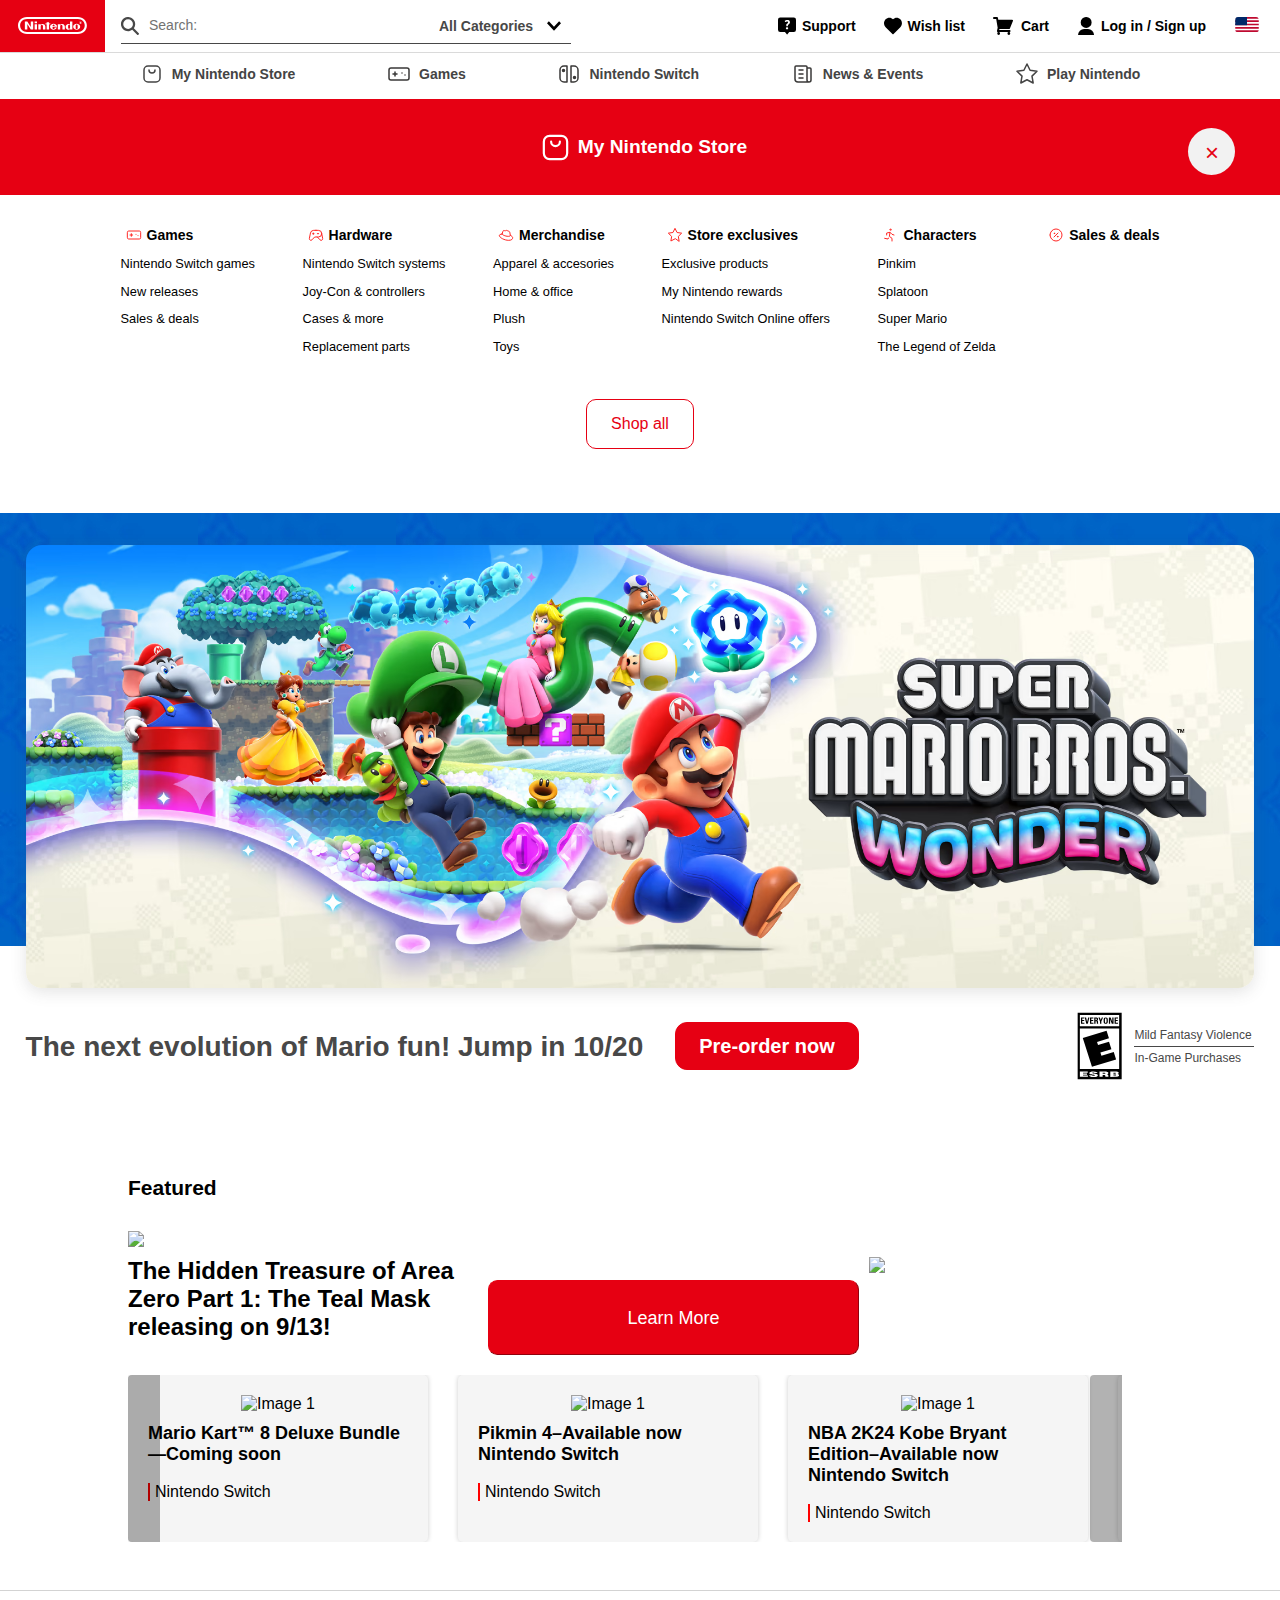
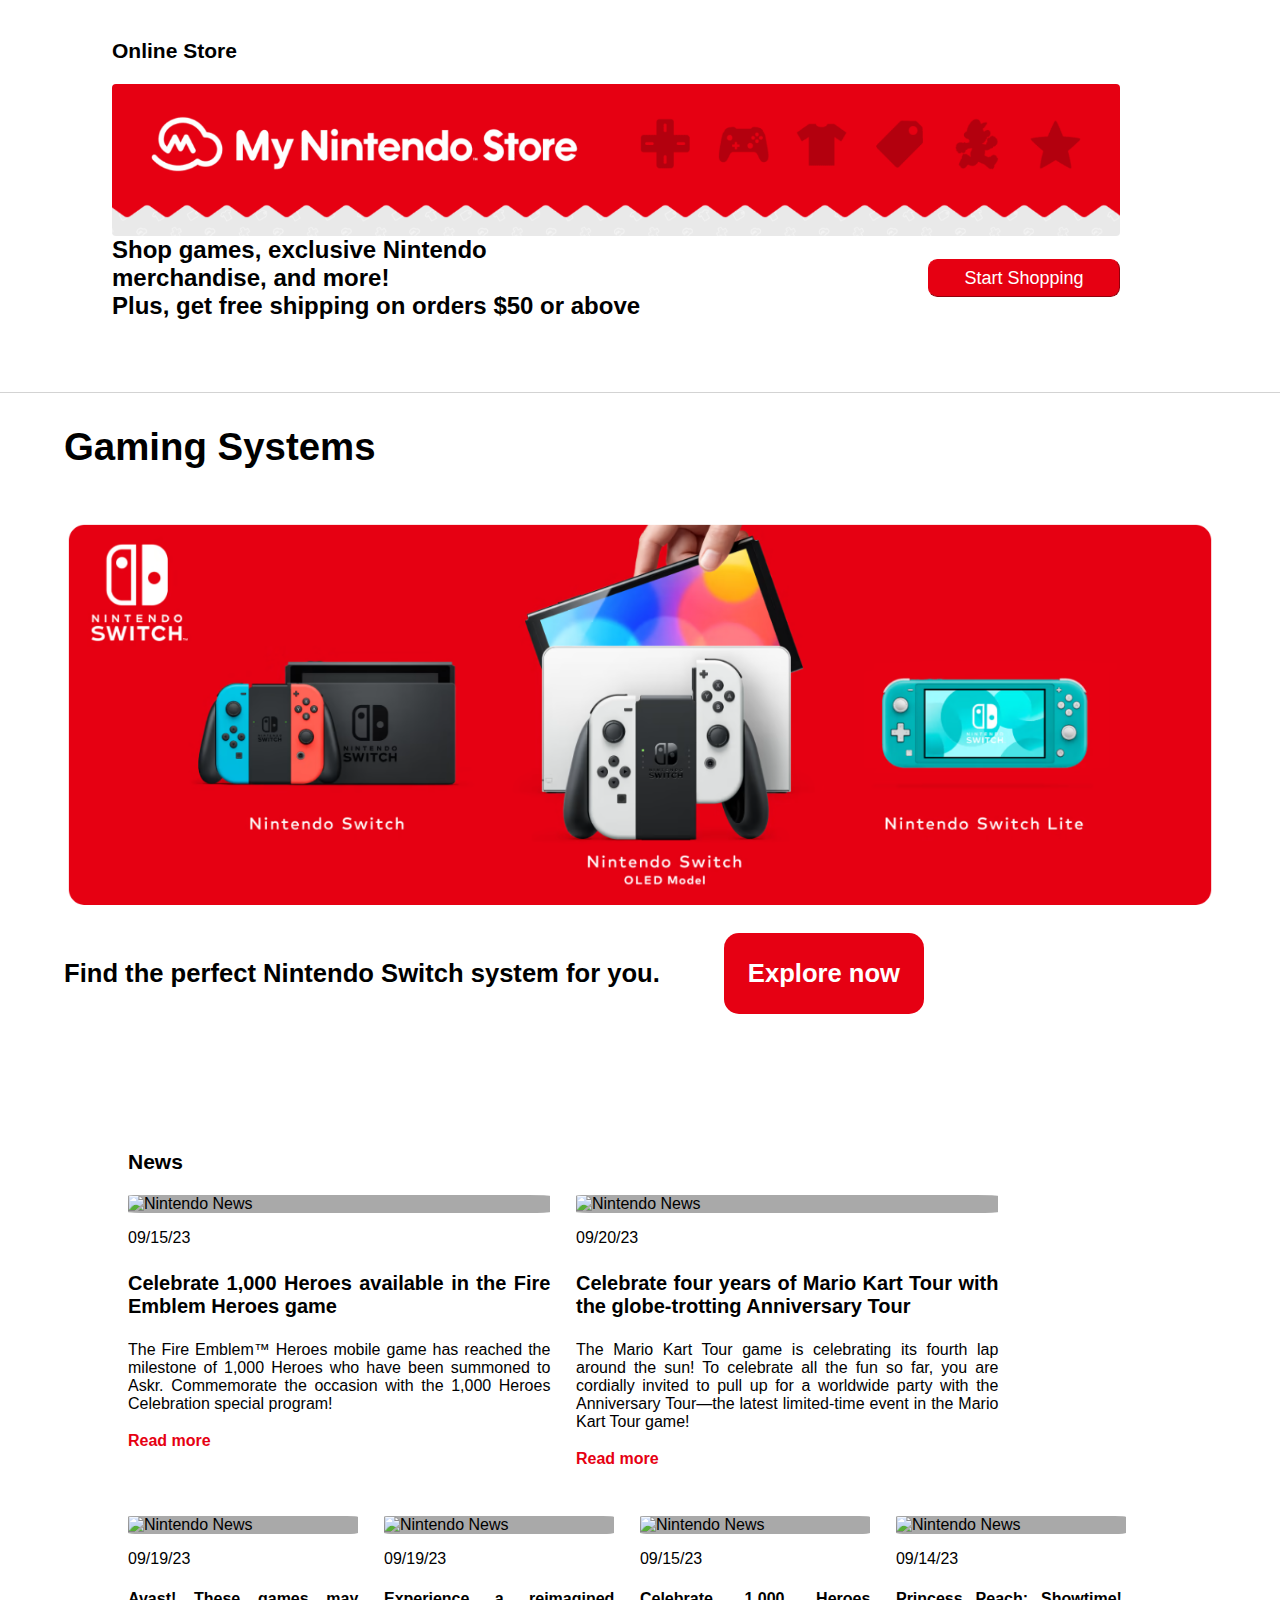
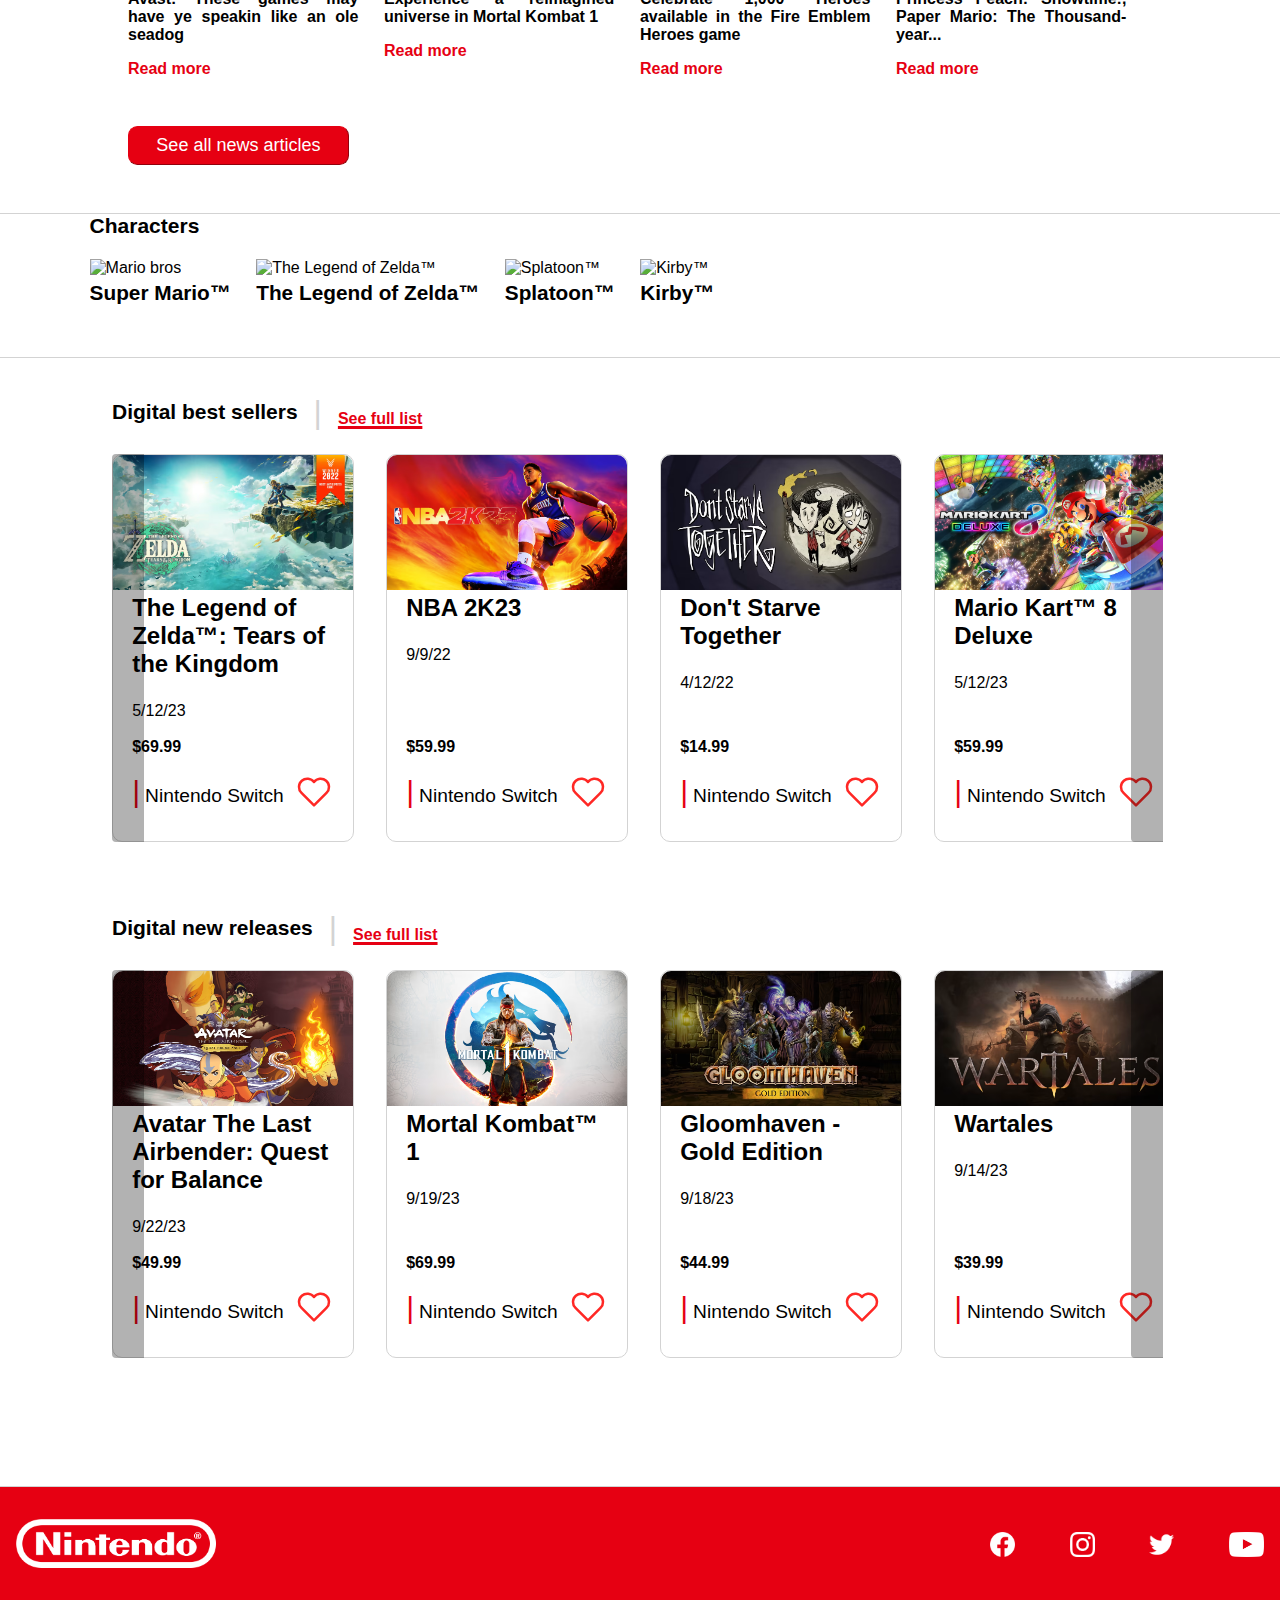
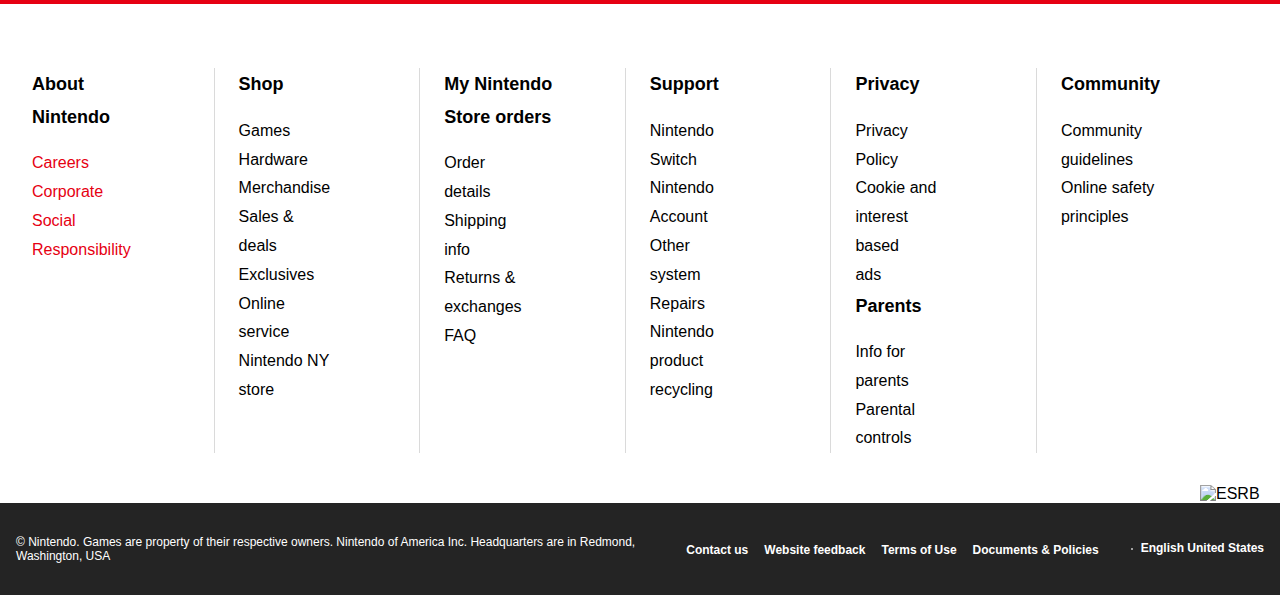
==== commit 8c612b1f: "feat: fixed responsive" ====
--- a/index.html
+++ b/index.html
@@ -17,7 +17,7 @@
     <link rel="stylesheet" href="styles/section5.css">
     <link rel="stylesheet" href="styles/online-store.css">
     <link rel="stylesheet" href="styles/section_1.css">
-    <link rel="stylesheet" href="styles/section_8.css">
+    <link rel="stylesheet" href="styles/section8.css">
     <script src="https://kit.fontawesome.com/95a7ae64d9.js" crossorigin="anonymous"></script>
     <title>Nintendo</title>
 </head>
--- a/styles/style-1.css
+++ b/styles/style-1.css
@@ -6,29 +6,89 @@
 }
 
 /* Aún no seguro */
+@media (min-width:900px) {
 h1 {
     font-size: 2rem;
 }
 
 
 h2 {
-    font-size: 1.75rem;
+    font-size: 1rem;
     font-weight: normal;
 }
 
 
 h3 {
- font-size: 1.4rem;
+ font-size: 1.5rem;
+ font-weight: normal;
+}
+}
+
+@media (min-width:625px) {
+    h1 {
+        font-size: 2rem;
+    }
+    
+    
+    h2 {
+        font-size: 1rem;
+        font-weight: normal;
+    }
+    
+    
+    h3 {
+     font-size: 1.5rem;
+     font-weight: normal;
+    }
+
+    .btn {
+        border-radius: 0.6rem;
+        background-color: rgb(230, 0, 18);
+        border-color: rgb(230, 0, 18);
+        border-width: 1px;
+        font-size: 1.125rem;
+        color: white;
+        size: 100%;
+        max-width: 100%;
+        width: 100%;
+        margin: 0;
+        height: 70%;
+    }
+    }
+    
+
+@media (max-width: 625px) {
+h1 {
+    font-size: 1rem;
+}
+
+
+h2 {
+    font-size: 1rem;
+    font-weight: normal;
+}
+
+
+h3 {
+ font-size: 0.7rem;
  font-weight: normal;
 }
 
 .btn {
     border-radius: 0.6rem;
     background-color: rgb(230, 0, 18);
-    border: none;
-    font-size: 1.125rem;
+    border-color: rgb(230, 0, 18);
+    border-width: 1px;
+    font-size: 0.8rem;
     color: white;
+    size: 80%;
+    max-width: fit-content;
+    width: 100%;
+    margin: 0;
+    height: 50%;
 }
+}
+
 
 .btn:hover {
     background-color: var(--rojo-oscuro);
--- a/styles/section8.css
+++ b/styles/section8.css
@@ -0,0 +1,200 @@
+.bs-and-nr-container {
+    padding: 0 0 6rem 7rem;
+    overflow: hidden;
+    border-bottom: solid lightgray;
+    border-width: 0.0625rem;
+}
+
+.cards-s8-container {
+    display: flex;
+    gap: 2rem;
+    overflow: hidden;
+    white-space: wrap;
+    text-overflow: ellipsis;
+    position: relative;
+    width: 90%;
+}
+
+.carousel-title-s8 {
+    display: flex;
+    flex-direction: row;
+    align-items: center;
+    font-size: calc(1.75rem + 0.5vw);
+    margin: 0 0 -0.75rem 0;
+    overflow: hidden;
+    white-space: nowrap;
+    text-overflow: ellipsis;
+}
+
+
+.title-s8 {
+    padding: 0 0 0 0;
+    font-weight: bold;
+}
+
+.carousel-title-separator-s8 {
+    padding: 0 1rem;
+    margin: 0;
+    font-size: 2rem;
+    font-weight: lighter;
+    color: lightgray;
+}
+
+.full-list {
+    color: #e60013ff;
+    text-decoration: underline;
+    font-weight: bold;
+}
+
+.carousel-s8-container {
+    padding: 0 0 2rem 0;
+}
+
+.card-s8 {
+    background-color: white;
+    width: 24vw; 
+    height: auto;
+    min-width: 15rem;
+    border: 1px solid lightgrey;
+    border-radius: 10px;
+}
+
+.card-s8-text {
+    padding: 0 1.5vw 1vw 1.5vw;
+    display: flex;
+    flex-direction: column;
+    justify-content: space-evenly;
+}
+
+.img-s8-card {
+    width: 100%; 
+    border-radius: 10px 10px 0 0;
+}
+
+.card-s8-title {
+    font-size: calc(1.2rem + 0.5vw);
+    font-weight: bold;
+}
+
+
+.price-s8 {
+    font-size: 1rem;
+    font-weight: bold;
+    padding-bottom: 1rem;
+}
+
+#platform-s8-1 {
+    margin-top: -1rem;
+}
+
+.platform-s8 {
+    font-size: 1.2rem;
+}
+.title-date-container {
+    height: 8rem;
+}
+
+
+.price-platform-container {
+    /* display: flex; */
+    justify-content: space-between;
+    width: 100%;
+    align-items: center;
+    flex-flow: row wrap;
+}
+
+.platform-heart-s8 {
+    display: inline-flex;
+    justify-content: space-between;
+    margin: -2.5rem 0 0 0;
+    width: 100%;
+    align-items: center;
+
+}
+
+.s8-separator {
+    color: #e60013ff;
+    padding: 0 5px 0 0;
+    font-size: calc(1.5rem + 0.5vw);
+}
+
+.plaftorm-s8 {
+    font-size: calc(1.2rem + 0.5vw);
+}
+.carousel-arrow-s8 {
+    position: absolute;
+    top: 0;
+    height: 100%;
+    background: rgba(0, 0, 0, 0.3);
+    color: rgb(218, 218, 218);
+    border: none;
+    cursor: pointer;
+    padding: 1rem;
+    outline-offset: -2px;
+    opacity: 1;
+    pointer-events: none;
+    transform: translateZ(0px);
+    z-index: 10;
+    border-radius: 0.25rem 0px 0px 0.25rem;
+    font-size: 3rem;
+    transition: transform 0.2s ease-in-out;
+}
+
+.carousel-arrow-s8:hover {
+    transform: scale(1.1);
+    background: rgba(0, 0, 0, 0.7);
+    color: white;
+}
+
+#right-s8-dbs {
+    top: 0;
+    right: 2rem;
+}
+
+#right-s8-dnr {
+    top: 0;
+    right: 30px;
+}
+
+/* 
+.left {
+    left: 0;
+}
+
+.right {
+    right: 0;
+} */
+
+
+@media  (max-width: 900px) {
+    #right-s8-dbs {
+        top: -10px;
+        right: 2rem;
+    }
+    
+    #right-s8-dnr {
+        top: -10px;
+        right: 30px;
+    }
+}
+
+
+@media  (min-width: 1500px) {
+   .card-s8-title {
+    font-size: calc(1.2rem + 0.8vw);
+   }
+}
+
+.bs-and-nr-container a {
+    color: inherit;
+    font-size: 1rem;
+    margin: 0px;
+}
+
+.bs-and-nr-container h2 {
+    margin: 0px;
+}
+
+.bs-and-nr-container a:visited {
+    color: #e60013ff;
+}
